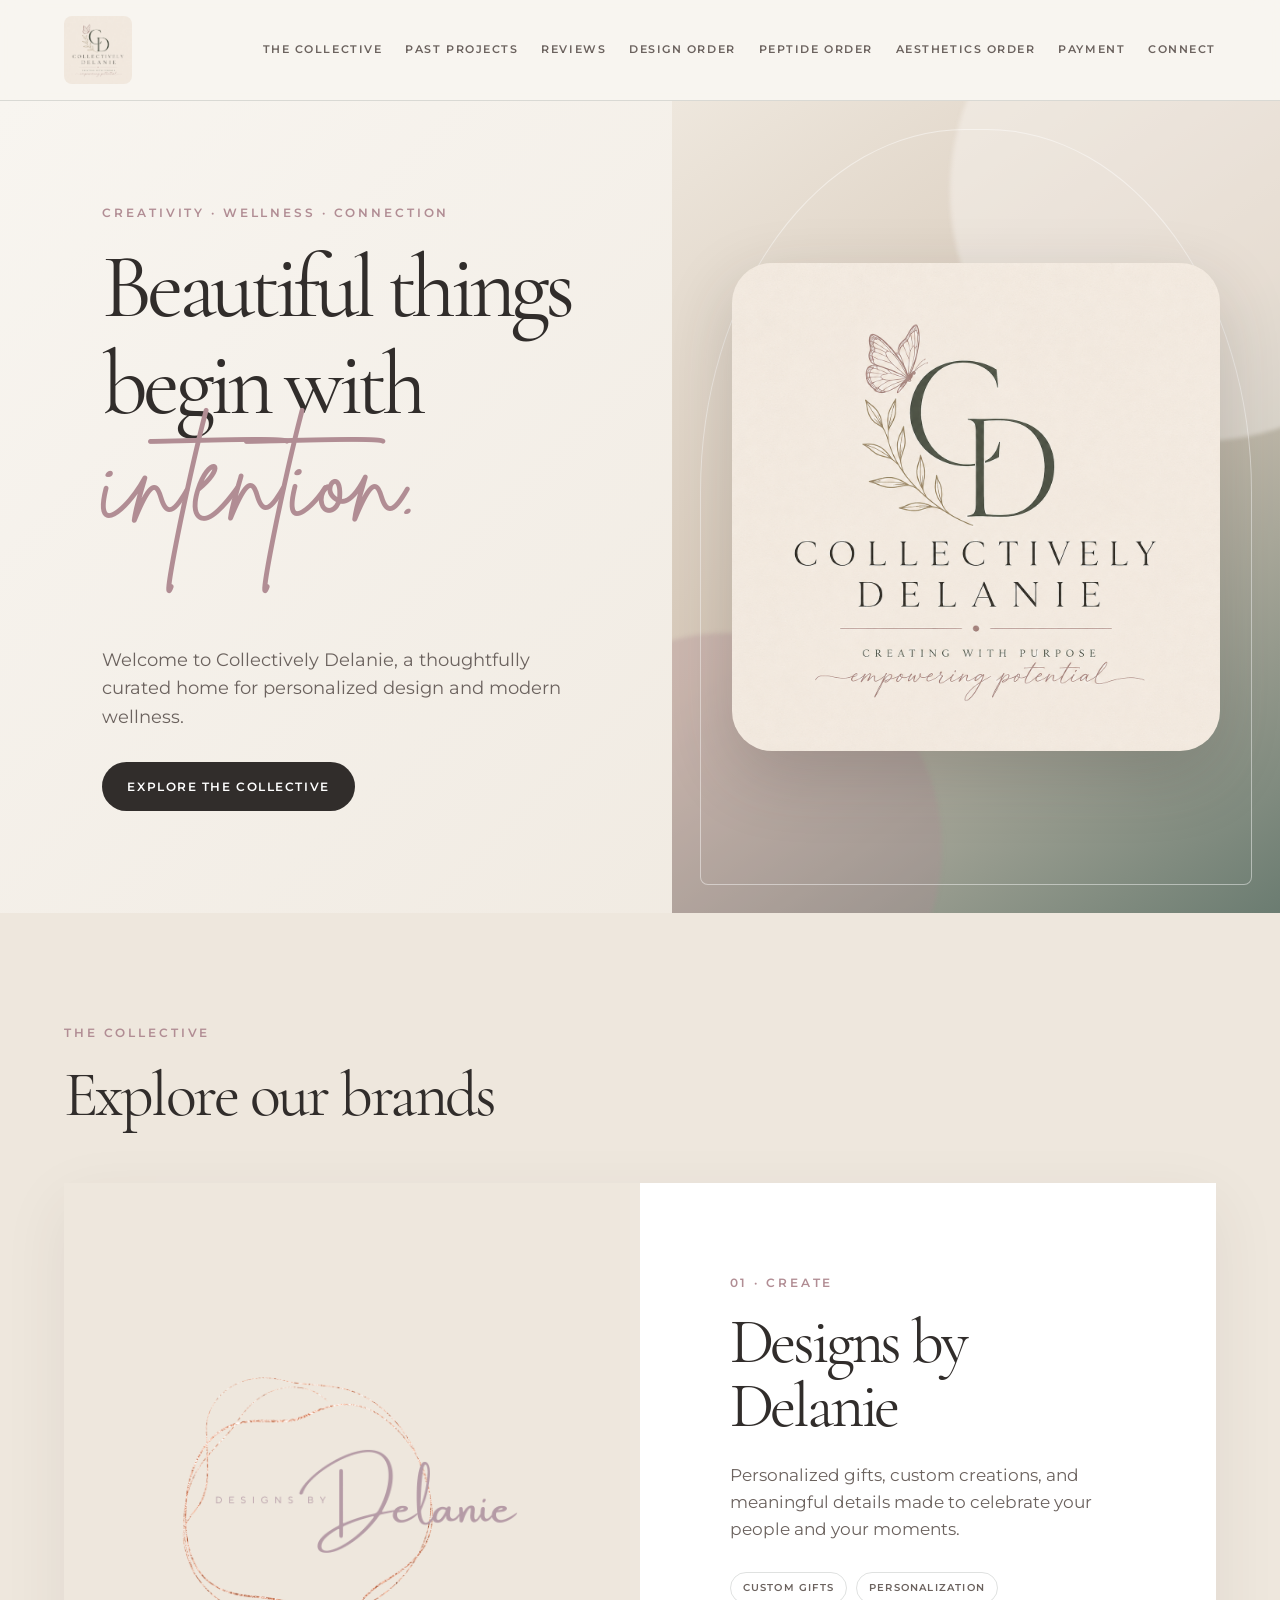
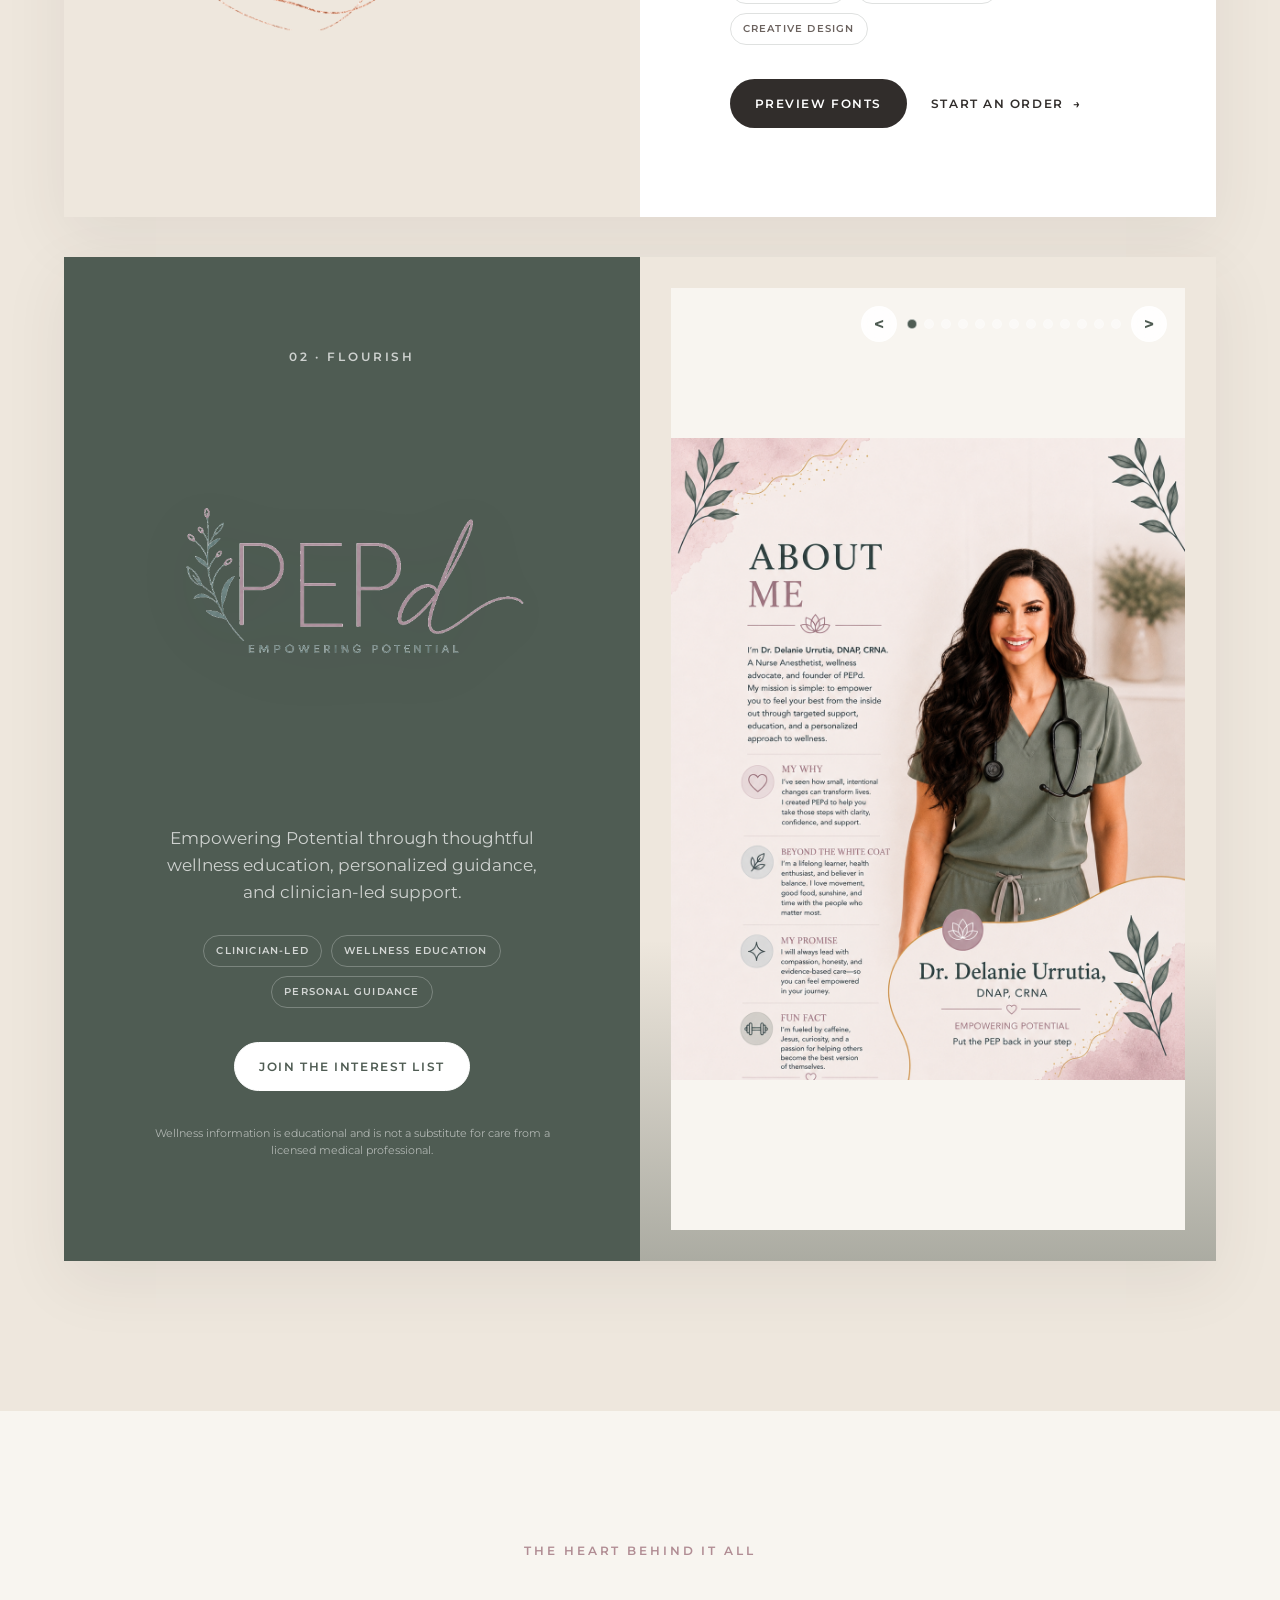
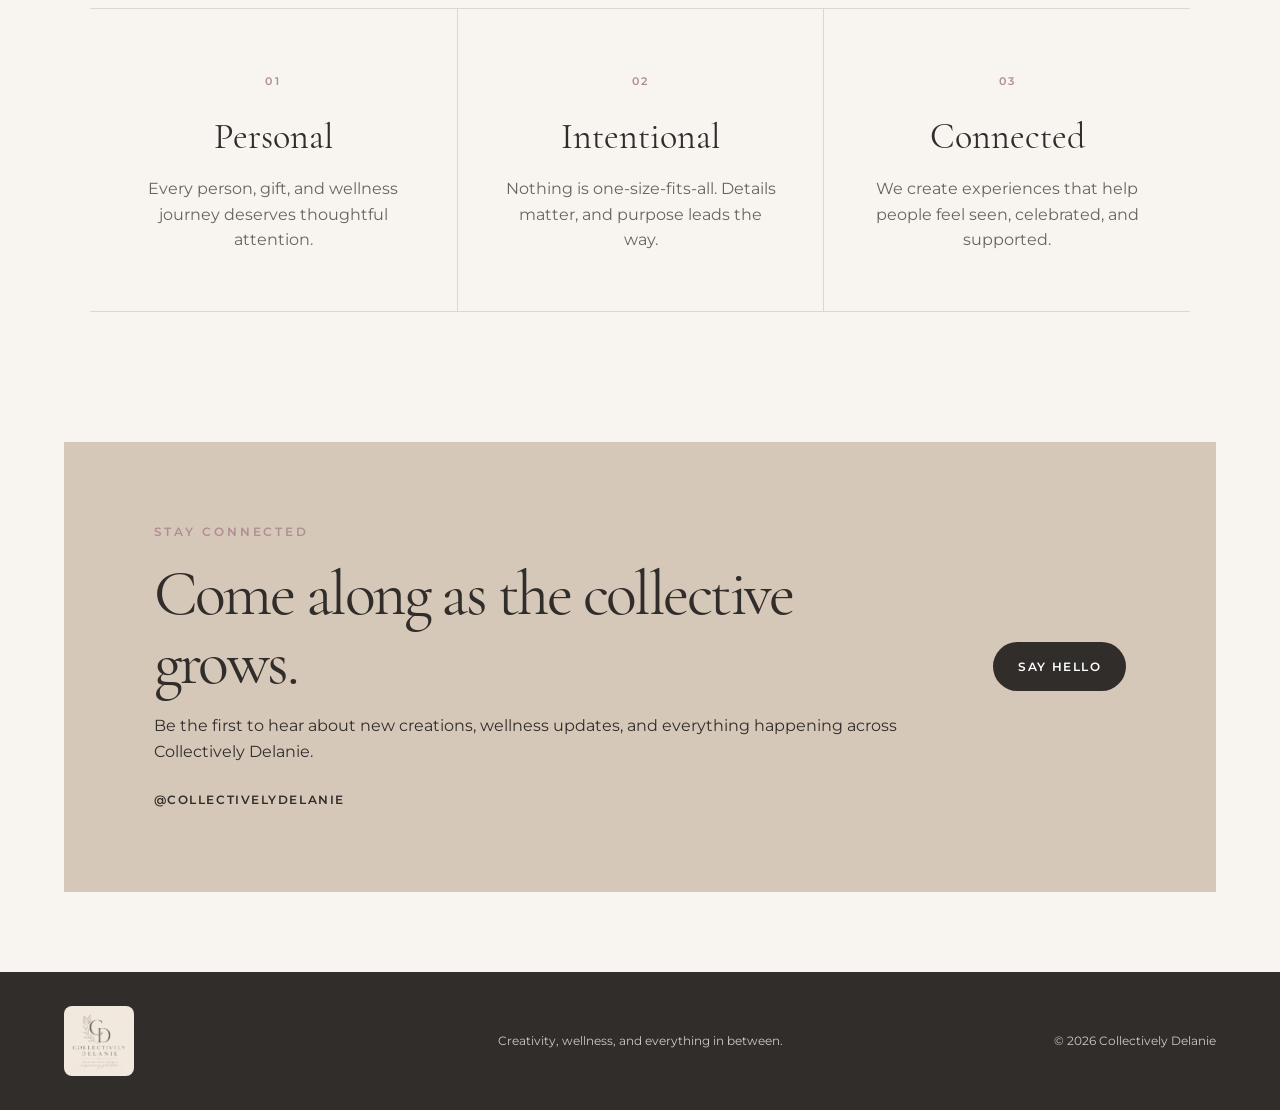
==== index.html @ 656e039a "Move font preview onto branded website" ====
<!DOCTYPE html>
<html lang="en">
<head>
  <meta charset="UTF-8">
  <meta name="viewport" content="width=device-width, initial-scale=1.0">
  <meta name="description" content="Collectively Delanie brings together personalized design and intentional wellness.">
  <title>Collectively Delanie</title>
  <link rel="icon" href="assets/collectively-delanie-logo.png" type="image/png">
  <link rel="stylesheet" href="style.css">
</head>
<body>
  <header class="site-header">
    <a class="site-logo" href="#top" aria-label="Collectively Delanie home">
      <img src="assets/collectively-delanie-logo.png" alt="Collectively Delanie">
    </a>

    <button class="menu-button" type="button" aria-expanded="false" aria-controls="site-nav">
      <span></span><span></span><span></span>
      <span class="sr-only">Open navigation</span>
    </button>

    <nav id="site-nav" class="site-nav" aria-label="Main navigation">
      <a href="#brands">The Collective</a>
      <a href="projects.html">Past Projects</a>
      <a href="reviews.html">Reviews</a>
      <a href="custom-order.html">Design Order</a>
      <a href="peptide-order.html">Peptide Order</a>
      <a href="aesthetics-order.html">Aesthetics Order</a>
      <a href="payment.html">Payment</a>
      <a href="#connect">Connect</a>
    </nav>
  </header>

  <main id="top">
    <section class="hero">
      <div class="hero-copy">
        <p class="eyebrow">Creativity · Wellness · Connection</p>
        <h1>Beautiful things begin with <em class="script-accent">intention.</em></h1>
        <p class="hero-text">Welcome to Collectively Delanie, a thoughtfully curated home for personalized design and modern wellness.</p>
        <div class="hero-actions">
          <a class="button button-primary" href="#brands">Explore the collective</a>
        </div>
      </div>

      <div class="hero-art">
        <div class="orb orb-one"></div>
        <div class="orb orb-two"></div>
        <img class="hero-logo" src="assets/collectively-delanie-logo.png" alt="Collectively Delanie, Designs by Delanie and PEPd, One Brand. Endless Purpose.">
      </div>
    </section>

    <section class="brands" id="brands">
      <div class="section-heading">
        <div>
          <p class="section-kicker">The collective</p>
          <h2>Explore our brands</h2>
        </div>
      </div>

      <article class="brand-card design-card">
        <div class="brand-visual">
          <img src="assets/designs-by-delanie.png" alt="Designs by Delanie logo">
        </div>
        <div class="brand-copy">
          <p class="card-number">01 · Create</p>
          <h3>Designs by Delanie</h3>
          <p>Personalized gifts, custom creations, and meaningful details made to celebrate your people and your moments.</p>
          <div class="tag-list" aria-label="Designs by Delanie services">
            <span>Custom gifts</span>
            <span>Personalization</span>
            <span>Creative design</span>
          </div>
          <div class="card-actions">
            <a class="button button-dark" href="font-preview.html" target="_blank" rel="noopener noreferrer">Preview fonts</a>
            <a class="text-link" href="custom-order.html">Start an order <span>→</span></a>
          </div>
        </div>
      </article>

      <article class="brand-card wellness-card">
        <div class="brand-copy">
          <p class="card-number">02 · Flourish</p>
          <h3 class="pepd-title">
            <img src="assets/pepd-logo-transparent.png" alt="PEPd, Empowering Potential">
          </h3>
          <p>Empowering Potential through thoughtful wellness education, personalized guidance, and clinician-led support.</p>
          <div class="tag-list" aria-label="PEPd focus areas">
            <span>Clinician-led</span>
            <span>Wellness education</span>
            <span>Personal guidance</span>
          </div>
          <div class="card-actions">
            <a class="button button-light" href="#connect">Join the interest list</a>
          </div>
          <p class="wellness-note">Wellness information is educational and is not a substitute for care from a licensed medical professional.</p>
        </div>
        <div class="wellness-visual">
          <div class="wellness-carousel" data-carousel aria-label="PEPd photo carousel">
            <div class="carousel-slides">
              <figure class="carousel-slide active">
                <img src="assets/pepd-bio.png" alt="About Dr. Delanie Urrutia, DNAP, CRNA">
              </figure>
              <figure class="carousel-slide">
                <img src="assets/pepd-carousel-03-six-signs.jpg" alt="Six signs your body could be struggling">
              </figure>
              <figure class="carousel-slide">
                <img src="assets/pepd-carousel-04-stubborn-weight-gain.jpg" alt="Stubborn weight gain support options">
              </figure>
              <figure class="carousel-slide">
                <img src="assets/pepd-carousel-09-constant-fatigue.jpg" alt="Constant fatigue support options">
              </figure>
              <figure class="carousel-slide">
                <img src="assets/pepd-carousel-07-brain-fog-forgetfulness.jpg" alt="Brain fog and forgetfulness support options">
              </figure>
              <figure class="carousel-slide">
                <img src="assets/pepd-carousel-02-poor-sleep.jpg" alt="Poor sleep support options">
              </figure>
              <figure class="carousel-slide">
                <img src="assets/pepd-carousel-06-joint-pain-inflammation.jpg" alt="Joint pain and inflammation support options">
              </figure>
              <figure class="carousel-slide">
                <img src="assets/pepd-carousel-01-skin-aging-hair-changes.jpg" alt="Skin aging and hair changes support options">
              </figure>
              <figure class="carousel-slide">
                <img src="assets/pepd-carousel-05-b12-spotlight.jpg" alt="B12 additive spotlight">
              </figure>
              <figure class="carousel-slide">
                <img src="assets/pepd-carousel-08-additive-spotlight.jpg" alt="PEPd additive spotlight overview">
              </figure>
              <figure class="carousel-slide">
                <img src="assets/pepd-carousel-10-repair-from-within.jpg" alt="Repair from within targeted supports">
              </figure>
              <figure class="carousel-slide">
                <img src="assets/pepd-carousel-11-glycine-spotlight.jpg" alt="Glycine additive spotlight">
              </figure>
              <figure class="carousel-slide">
                <img src="assets/pepd-carousel-12-klow.jpg" alt="Get your KLOW on peptide education">
              </figure>
            </div>
            <div class="carousel-controls">
              <button class="carousel-button carousel-prev" type="button" aria-label="Previous PEPd photo">&lt;</button>
              <div class="carousel-dots" aria-label="PEPd carousel slides"></div>
              <button class="carousel-button carousel-next" type="button" aria-label="Next PEPd photo">&gt;</button>
            </div>
          </div>
        </div>
      </article>

    </section>

    <section class="values">
      <p class="section-kicker">The heart behind it all</p>
      <div class="value-grid">
        <div>
          <span>01</span>
          <h3 class="script-accent">Personal</h3>
          <p>Every person, gift, and wellness journey deserves thoughtful attention.</p>
        </div>
        <div>
          <span>02</span>
          <h3 class="script-accent">Intentional</h3>
          <p>Nothing is one-size-fits-all. Details matter, and purpose leads the way.</p>
        </div>
        <div>
          <span>03</span>
          <h3 class="script-accent">Connected</h3>
          <p>We create experiences that help people feel seen, celebrated, and supported.</p>
        </div>
      </div>
    </section>

    <section class="connect" id="connect">
      <div>
        <p class="section-kicker">Stay connected</p>
        <h2>Come along as the collective grows.</h2>
        <p>Be the first to hear about new creations, wellness updates, and everything happening across Collectively Delanie.</p>
        <p><a class="text-link" href="https://www.instagram.com/collectivelydelanie/" target="_blank" rel="noopener noreferrer">@collectivelydelanie</a></p>
      </div>
      <a class="button button-primary" href="mailto:hello@collectivelydelanie.com">Say hello</a>
    </section>
  </main>

  <footer>
    <a class="site-logo footer-logo" href="#top">
      <img src="assets/collectively-delanie-logo.png" alt="Collectively Delanie">
    </a>
    <p>Creativity, wellness, and everything in between.</p>
    <p class="copyright">© <span id="year"></span> Collectively Delanie</p>
  </footer>

  <script src="script.js"></script>
</body>
</html>
---- style.css ----
@font-face {
  font-family: "Cormorant Garamond";
  src: url("assets/CormorantGaramond-Regular.ttf") format("truetype");
  font-display: swap;
  font-style: normal;
  font-weight: 400;
}

@font-face {
  font-family: "Cormorant Garamond";
  src: url("assets/CormorantGaramond-SemiBold.ttf") format("truetype");
  font-display: swap;
  font-style: normal;
  font-weight: 600;
}

@font-face {
  font-family: "Montserrat";
  src: url("assets/Montserrat-Variable.ttf") format("truetype");
  font-display: swap;
  font-style: normal;
  font-weight: 100 900;
}

@font-face {
  font-family: "Brittany Signature";
  src: url("assets/BrittanySignature.otf") format("opentype");
  font-display: swap;
  font-style: normal;
  font-weight: 400;
}

:root {
  /* 2026 Collectively Delanie brand palette */
  --warm-ivory: #f8f5f0;
  --soft-linen: #eee7dd;
  --sandstone: #d6c8b8;
  --dusty-mauve: #b18d94;
  --muted-sage: #6b7c71;
  --deep-olive: #4f5c53;
  --antique-brass: #b99b61;
  --warm-charcoal: #312d2b;
  --ink: var(--warm-charcoal);
  --muted: #6b625e;
  --blush: var(--sandstone);
  --rose: var(--dusty-mauve);
  --cream: var(--soft-linen);
  --paper: var(--warm-ivory);
  --sage: var(--muted-sage);
  --deep-sage: var(--deep-olive);
  --line: rgba(79, 92, 83, 0.18);
  --headline: "Cormorant Garamond", Georgia, "Times New Roman", serif;
  --accent: "Brittany Signature", cursive;
  --body: "Montserrat", "Helvetica Neue", Arial, sans-serif;
  --label: "Montserrat", "Helvetica Neue", Arial, sans-serif;
}

* {
  box-sizing: border-box;
}

html {
  scroll-behavior: smooth;
}

body {
  margin: 0;
  background: var(--paper);
  color: var(--ink);
  font-family: var(--body);
  font-weight: 400;
  line-height: 1.6;
}

a {
  color: inherit;
}

.sr-only {
  position: absolute;
  width: 1px;
  height: 1px;
  padding: 0;
  margin: -1px;
  overflow: hidden;
  clip: rect(0, 0, 0, 0);
  white-space: nowrap;
  border: 0;
}

.site-header {
  position: sticky;
  top: 0;
  z-index: 20;
  display: flex;
  align-items: center;
  justify-content: space-between;
  min-height: 88px;
  padding: 16px clamp(22px, 5vw, 76px);
  background: rgba(248, 245, 240, 0.94);
  border-bottom: 1px solid var(--line);
  backdrop-filter: blur(16px);
}

.site-logo {
  display: block;
  text-decoration: none;
}

.site-logo img {
  display: block;
  width: 68px;
  height: 68px;
  border-radius: 8px;
  object-fit: contain;
}

.site-nav {
  display: flex;
  gap: clamp(14px, 1.8vw, 26px);
}

.site-nav a {
  color: var(--muted);
  font-family: var(--label);
  font-size: 11px;
  font-weight: 600;
  letter-spacing: 0.14em;
  text-decoration: none;
  text-transform: uppercase;
  white-space: nowrap;
}

.site-nav a:hover {
  color: var(--rose);
}

.menu-button {
  display: none;
}

.hero {
  position: relative;
  display: grid;
  grid-template-columns: 1.05fr 0.95fr;
  min-height: calc(100vh - 88px);
  overflow: hidden;
  background: linear-gradient(135deg, var(--paper), var(--cream));
}

.hero-copy {
  align-self: center;
  padding: 90px clamp(30px, 8vw, 130px);
}

.eyebrow,
.section-kicker,
.card-number {
  margin: 0 0 18px;
  color: var(--rose);
  font-family: var(--label);
  font-size: 12px;
  font-weight: 600;
  letter-spacing: 0.24em;
  text-transform: uppercase;
}

.hero h1 {
  max-width: 720px;
  margin: 0;
  font-family: var(--headline);
  font-size: clamp(58px, 7vw, 106px);
  font-weight: 400;
  letter-spacing: -0.06em;
  line-height: 1.08;
}

.hero h1 em {
  color: var(--rose);
  font-weight: 400;
}

.script-accent {
  font-family: var(--accent);
  font-style: normal;
  font-weight: 400;
  letter-spacing: 0;
}

.hero h1 .script-accent {
  display: block;
  margin-top: 0.18em;
  padding-bottom: 0.5em;
  font-size: clamp(72px, 8.1vw, 120px);
  line-height: 1;
}

.hero-text {
  max-width: 570px;
  margin: clamp(24px, 3vw, 38px) 0 30px;
  color: var(--muted);
  font-size: 18px;
}

.hero-actions,
.card-actions {
  display: flex;
  align-items: center;
  flex-wrap: wrap;
  gap: 24px;
}

.button {
  display: inline-block;
  padding: 14px 24px;
  border: 1px solid transparent;
  border-radius: 999px;
  font-family: var(--label);
  font-size: 12px;
  font-weight: 600;
  letter-spacing: 0.13em;
  text-decoration: none;
  text-transform: uppercase;
  transition: transform 0.2s ease, box-shadow 0.2s ease;
}

.button:hover {
  transform: translateY(-2px);
  box-shadow: 0 10px 24px rgba(49, 45, 43, 0.14);
}

.button-primary {
  background: var(--ink);
  color: white;
}

.button-dark {
  background: var(--ink);
  color: white;
}

.button-light {
  background: white;
  border-color: white;
  color: var(--deep-sage);
}

.button-white-outline {
  background: transparent;
  border-color: white;
  color: white;
}

.text-link {
  color: var(--ink);
  font-family: var(--label);
  font-size: 12px;
  font-weight: 600;
  letter-spacing: 0.13em;
  text-decoration: none;
  text-transform: uppercase;
}

.text-link-light {
  color: white;
}

.text-link span {
  display: inline-block;
  margin-left: 5px;
  transition: transform 0.2s ease;
}

.text-link:hover span {
  transform: translateX(4px);
}

.hero-art {
  position: relative;
  display: grid;
  place-items: center;
  min-height: 620px;
  padding: 60px;
  background: linear-gradient(145deg, var(--soft-linen), var(--sandstone) 48%, var(--muted-sage));
  overflow: hidden;
}

.hero-art::after {
  position: absolute;
  inset: 28px;
  border: 1px solid rgba(255, 255, 255, 0.45);
  border-radius: 48% 48% 8px 8px;
  content: "";
}

.orb {
  position: absolute;
  border-radius: 50%;
  filter: blur(2px);
}

.orb-one {
  width: 500px;
  height: 500px;
  top: -160px;
  right: -170px;
  background: rgba(248, 245, 240, 0.48);
}

.orb-two {
  width: 430px;
  height: 430px;
  bottom: -150px;
  left: -160px;
  background: rgba(177, 141, 148, 0.3);
}

.hero-logo {
  position: relative;
  z-index: 4;
  display: block;
  width: min(100%, 600px);
  border-radius: 40px;
  box-shadow: 0 24px 70px rgba(49, 45, 43, 0.2);
}

.section-heading h2,
.connect h2 {
  margin: 0;
  font-family: var(--headline);
  font-size: clamp(42px, 5vw, 70px);
  font-weight: 400;
  letter-spacing: -0.04em;
  line-height: 1.08;
}

.brands {
  padding: 110px clamp(22px, 5vw, 76px);
  background: var(--cream);
}

.section-heading {
  display: flex;
  align-items: end;
  justify-content: space-between;
  max-width: 1380px;
  margin: 0 auto 54px;
  gap: 30px;
}

.section-heading > p {
  max-width: 390px;
  margin: 0;
  color: var(--muted);
}

.brand-card {
  display: grid;
  grid-template-columns: 1fr 1fr;
  max-width: 1380px;
  min-height: 620px;
  margin: 0 auto 40px;
  overflow: hidden;
  background: white;
  box-shadow: 0 20px 60px rgba(66, 52, 57, 0.08);
}

.brand-copy,
.brand-visual,
.wellness-visual {
  padding: clamp(42px, 7vw, 100px);
}

.brand-copy {
  align-self: center;
}

.brand-copy h3 {
  margin: 0 0 24px;
  font-family: var(--headline);
  font-size: clamp(46px, 5vw, 76px);
  font-weight: 400;
  letter-spacing: -0.05em;
  line-height: 1;
}

.brand-copy .pepd-title {
  max-width: 430px;
  margin: 0 auto 44px;
}

.pepd-title img {
  display: block;
  width: min(100%, 430px);
  height: auto;
  filter: drop-shadow(0 12px 28px rgba(22, 32, 27, 0.18));
}

.wellness-card .brand-copy {
  text-align: center;
}

.wellness-card .brand-copy > p:not(.card-number, .wellness-note) {
  margin-right: auto;
  margin-left: auto;
}

.wellness-card .tag-list,
.wellness-card .card-actions {
  justify-content: center;
}

.wellness-card .wellness-note {
  margin-right: auto;
  margin-left: auto;
}

.brand-copy > p:not(.card-number, .wellness-note) {
  max-width: 540px;
  margin: 0 0 28px;
  color: var(--muted);
  font-size: 17px;
}

.tag-list {
  display: flex;
  flex-wrap: wrap;
  gap: 9px;
  margin: 0 0 34px;
}

.tag-list span,
.coming-soon {
  padding: 7px 12px;
  border: 1px solid var(--line);
  border-radius: 999px;
  color: var(--muted);
  font-family: var(--label);
  font-size: 10px;
  font-weight: 600;
  letter-spacing: 0.12em;
  text-transform: uppercase;
}

.brand-visual {
  display: grid;
  place-items: center;
  background: var(--soft-linen);
}

.brand-visual img {
  display: block;
  width: min(100%, 640px);
  height: auto;
}

.wellness-card {
  background: var(--deep-sage);
  color: white;
}

.wellness-card .card-number,
.wellness-card .brand-copy > p:not(.card-number, .wellness-note) {
  color: rgba(255, 255, 255, 0.72);
}

.wellness-card .tag-list span {
  border-color: rgba(255, 255, 255, 0.25);
  color: rgba(255, 255, 255, 0.75);
}

.wellness-card .coming-soon {
  border-color: rgba(255, 255, 255, 0.25);
  color: white;
}

.wellness-note {
  max-width: 520px;
  margin-top: 34px;
  color: rgba(255, 255, 255, 0.55);
  font-size: 11px;
}

.wellness-visual {
  position: relative;
  display: grid;
  min-height: 760px;
  padding: clamp(18px, 2.4vw, 34px);
  background: var(--soft-linen);
  color: var(--deep-sage);
  overflow: hidden;
  place-items: stretch;
}

.wellness-visual::after {
  position: absolute;
  inset: 0;
  z-index: 1;
  background: linear-gradient(180deg, transparent 68%, rgba(42, 56, 48, 0.34) 100%);
  content: "";
}

.wellness-carousel {
  position: relative;
  z-index: 2;
  width: 100%;
  height: 100%;
  min-height: 692px;
  overflow: hidden;
  background: var(--warm-ivory);
}

.carousel-slides,
.carousel-slide {
  position: absolute;
  inset: 0;
}

.carousel-slide {
  display: none;
  margin: 0;
}

.carousel-slide.active {
  display: block;
}

.carousel-slide img {
  display: block;
  width: 100%;
  height: 100%;
  min-height: 0;
  background: var(--warm-ivory);
  object-fit: contain;
  object-position: center;
}

.carousel-slide:first-child img {
  object-fit: contain;
  object-position: center;
}

.carousel-controls {
  position: absolute;
  top: 18px;
  right: 18px;
  z-index: 4;
  display: flex;
  align-items: center;
  justify-content: center;
  flex-wrap: wrap;
  gap: 10px;
}

.carousel-button,
.carousel-dot {
  border: 1px solid rgba(255, 255, 255, 0.55);
  background: rgba(255, 255, 255, 0.88);
  color: var(--deep-sage);
  font-family: var(--label);
  font-weight: 700;
  cursor: pointer;
  backdrop-filter: blur(10px);
}

.carousel-button {
  display: grid;
  width: 36px;
  height: 36px;
  padding: 0;
  border-radius: 50%;
  font-size: 17px;
  place-items: center;
}

.carousel-dots {
  display: flex;
  align-items: center;
  gap: 7px;
}

.carousel-dot {
  width: 10px;
  height: 10px;
  padding: 0;
  border-radius: 50%;
  opacity: 0.55;
}

.carousel-dot.active {
  background: var(--deep-sage);
  opacity: 1;
}

.wellness-mark {
  position: absolute;
  right: 0;
  bottom: 30px;
  left: 0;
  z-index: 3;
  padding: 0 40px;
  text-align: center;
}

.wellness-mark img {
  display: inline-block;
  width: min(100%, 430px);
  height: auto;
  min-height: 0;
  padding: 12px 22px;
  border-radius: 10px;
  background: rgba(255, 255, 255, 0.91);
  box-shadow: 0 10px 35px rgba(25, 36, 30, 0.2);
  object-fit: contain;
}

.pepd-resources {
  display: grid;
  grid-template-columns: 0.75fr 1.25fr;
  max-width: 1380px;
  margin: 40px auto 0;
  padding: clamp(42px, 6vw, 84px);
  background: var(--warm-ivory);
  border: 1px solid rgba(166, 127, 137, 0.18);
  gap: clamp(38px, 6vw, 80px);
}

.pepd-resources-copy {
  align-self: center;
}

.pepd-resources-copy h2 {
  margin: 0;
  color: var(--deep-sage);
  font-family: var(--headline);
  font-size: clamp(40px, 4vw, 62px);
  font-weight: 400;
  letter-spacing: -0.045em;
  line-height: 1.06;
}

.pepd-resources-copy > p:not(.section-kicker, .resource-disclaimer) {
  margin: 24px 0 0;
  color: var(--muted);
}

.resource-disclaimer {
  margin: 28px 0 0;
  padding-top: 20px;
  border-top: 1px solid var(--line);
  color: var(--muted);
  font-size: 11px;
}

.resource-gallery {
  display: grid;
  grid-template-columns: repeat(3, 1fr);
  gap: 16px;
}

.resource-gallery figure {
  margin: 0;
}

.resource-gallery img {
  display: block;
  width: 100%;
  aspect-ratio: 0.8;
  border-radius: 150px 150px 8px 8px;
  box-shadow: 0 15px 35px rgba(77, 59, 65, 0.13);
  object-fit: cover;
  object-position: top;
}

.resource-gallery figcaption {
  margin-top: 15px;
  color: var(--deep-sage);
  font-family: var(--label);
  font-size: 10px;
  font-weight: 600;
  letter-spacing: 0.12em;
  text-align: center;
  text-transform: uppercase;
}

.values {
  padding: 130px clamp(22px, 7vw, 110px);
  text-align: center;
}

.value-grid {
  display: grid;
  grid-template-columns: repeat(3, 1fr);
  max-width: 1280px;
  margin: 48px auto 0;
  border-top: 1px solid var(--line);
  border-bottom: 1px solid var(--line);
}

.value-grid div {
  padding: 58px 45px;
}

.value-grid div + div {
  border-left: 1px solid var(--line);
}

.value-grid span {
  color: var(--rose);
  font-family: var(--label);
  font-size: 11px;
  font-weight: 600;
  letter-spacing: 0.2em;
}

.value-grid h3 {
  margin: 16px 0 10px;
  font-family: var(--headline);
  font-size: 36px;
  font-weight: 400;
}

.value-grid p {
  margin: 0;
  color: var(--muted);
}

.connect {
  display: flex;
  align-items: center;
  justify-content: space-between;
  gap: 40px;
  margin: 0 clamp(22px, 5vw, 76px) 80px;
  padding: 80px clamp(32px, 7vw, 100px);
  background: var(--sandstone);
}

.connect > div {
  max-width: 760px;
}

.connect p:last-child {
  max-width: 630px;
  margin: 22px 0 0;
  color: var(--muted);
}

footer {
  display: grid;
  grid-template-columns: 1fr auto 1fr;
  align-items: center;
  gap: 30px;
  padding: 34px clamp(22px, 5vw, 76px);
  background: var(--ink);
  color: rgba(255, 255, 255, 0.75);
}

.footer-logo img {
  width: 70px;
  height: 70px;
  border-radius: 8px;
}

footer p {
  margin: 0;
  font-size: 12px;
  text-align: center;
}

.copyright {
  justify-self: end;
}

.order-page {
  background: var(--cream);
}

.order-page img {
  max-width: 100%;
  height: auto;
}

.order-hero {
  display: grid;
  min-height: 520px;
  padding: 70px clamp(24px, 7vw, 110px);
  background: linear-gradient(135deg, var(--warm-ivory), var(--soft-linen) 55%, var(--sandstone));
  place-items: center;
  text-align: left;
}

.order-hero > div {
  display: grid;
  grid-template-columns: minmax(280px, 0.9fr) minmax(360px, 1fr);
  align-items: center;
  gap: clamp(34px, 6vw, 96px);
  width: min(100%, 1180px);
  margin: 0 auto;
}

.order-brand-logo {
  display: block;
  width: min(100%, 520px);
  max-height: 420px;
  margin: 0;
  object-fit: contain;
}

.order-hero h1,
.thank-you-card h1 {
  max-width: 800px;
  margin: 0 auto;
  font-family: var(--headline);
  font-size: clamp(56px, 7vw, 96px);
  font-weight: 400;
  letter-spacing: -0.055em;
  line-height: 0.95;
}

.order-hero h1 {
  margin: 0;
}

.order-hero p:last-child,
.thank-you-card > p:not(.section-kicker) {
  max-width: 680px;
  margin: 26px auto 0;
  color: var(--muted);
}

.order-layout {
  display: grid;
  grid-template-columns: 0.65fr 1.35fr;
  max-width: 1450px;
  margin: 0 auto;
  padding: 90px clamp(20px, 5vw, 70px);
  gap: clamp(30px, 5vw, 70px);
}

.order-intro {
  align-self: start;
  position: sticky;
  top: 115px;
  padding: 42px;
  background: var(--deep-sage);
  color: white;
}

.order-intro .section-kicker {
  color: var(--sandstone);
}

.order-intro h2 {
  margin: 0;
  font-family: var(--headline);
  font-size: 52px;
  font-weight: 400;
  line-height: 1;
}

.order-intro > p:not(.section-kicker) {
  color: rgba(255, 255, 255, 0.76);
}

.order-process {
  margin-top: 36px;
  border-top: 1px solid rgba(255, 255, 255, 0.18);
}

.order-process div {
  display: grid;
  grid-template-columns: 44px 1fr;
  align-items: center;
  padding: 17px 0;
  border-bottom: 1px solid rgba(255, 255, 255, 0.18);
  gap: 12px;
}

.order-process span {
  color: var(--sandstone);
  font-family: var(--label);
  font-size: 11px;
  font-weight: 600;
  letter-spacing: 0.14em;
}

.order-process p {
  margin: 0;
  font-size: 13px;
}

.custom-order-form {
  padding: clamp(28px, 5vw, 72px);
  background: white;
  box-shadow: 0 22px 70px rgba(69, 52, 58, 0.08);
}

.peptide-order-hero {
  background: linear-gradient(135deg, var(--warm-ivory), var(--soft-linen) 55%, var(--muted-sage));
}

.peptide-order-hero > div {
  display: grid;
  grid-template-columns: minmax(340px, 0.95fr) minmax(420px, 1.05fr);
  align-items: center;
  max-width: 1180px;
  gap: clamp(34px, 5vw, 78px);
}

.peptide-order-hero .order-brand-logo {
  width: min(100%, 560px);
  max-height: 360px;
  margin: 0;
}

.peptide-order-hero h1 {
  max-width: 980px;
  margin: 0;
  text-align: left;
  line-height: 1.08;
}

.peptide-order-hero h1 .script-accent {
  display: inline-block;
  padding-bottom: 0.28em;
  line-height: 1;
}

.peptide-order-hero p:last-child {
  margin-top: 18px;
}

.peptide-order-layout {
  align-items: start;
}

.peptide-order-card {
  min-height: 100%;
}

.peptide-order-card .form-heading {
  text-align: center;
}

.peptide-order-card .form-heading h2 {
  font-size: clamp(52px, 5.5vw, 82px);
}

.peptide-contact-row {
  display: grid;
  grid-template-columns: repeat(3, minmax(0, 1fr));
}

.peptide-contact-row .choice {
  justify-content: center;
  padding: 17px 16px;
}

.peptide-checkbox-list {
  display: grid;
  grid-template-columns: repeat(3, minmax(0, 1fr));
  gap: 9px;
  max-width: none;
}

.peptide-checkbox-list .choice {
  margin: 0;
  align-items: flex-start;
  padding: 8px 6px 8px 0;
  border: 0;
  background: transparent;
}

.peptide-checkbox-list .choice:hover {
  background: transparent;
}

.peptide-checkbox-list .choice span {
  font-size: 14px;
  font-weight: 500;
  line-height: 1.35;
}

.peptide-secure-note {
  margin-top: 18px;
  text-align: center;
}

.form-heading {
  margin-bottom: 52px;
}

.form-heading h2 {
  margin: 0;
  font-family: var(--headline);
  font-size: clamp(46px, 5vw, 70px);
  font-weight: 400;
  letter-spacing: -0.045em;
  line-height: 1;
}

.form-heading p:last-child,
.acknowledgement-intro,
.submission-note {
  color: var(--muted);
  font-size: 12px;
}

.custom-order-form fieldset {
  margin: 0 0 45px;
  padding: 0 0 45px;
  border: 0;
  border-bottom: 1px solid var(--line);
}

.custom-order-form legend {
  width: 100%;
  margin-bottom: 25px;
  color: var(--deep-sage);
  font-family: var(--headline);
  font-size: 32px;
}

.form-grid {
  display: grid;
  grid-template-columns: repeat(2, 1fr);
  gap: 22px;
}

.form-grid-two {
  align-items: start;
  margin-top: 25px;
}

.custom-order-form label,
.choice-group > p {
  display: block;
  margin: 0 0 22px;
  color: var(--ink);
  font-family: var(--label);
  font-size: 11px;
  font-weight: 600;
  letter-spacing: 0.1em;
  text-transform: uppercase;
}

.custom-order-form label > span,
.choice-group > p span {
  color: var(--rose);
}

.custom-order-form small {
  display: block;
  margin: 5px 0 8px;
  color: var(--muted);
  font-family: var(--body);
  font-size: 11px;
  font-weight: 400;
  letter-spacing: 0;
  line-height: 1.5;
  text-transform: none;
}

.custom-order-form input[type="text"],
.custom-order-form input[type="email"],
.custom-order-form input[type="tel"],
.custom-order-form input[type="date"],
.custom-order-form textarea {
  display: block;
  width: 100%;
  margin-top: 8px;
  padding: 13px 14px;
  border: 1px solid #d9ceca;
  border-radius: 4px;
  background: var(--warm-ivory);
  color: var(--ink);
  font: 400 15px/1.5 var(--body);
  outline: none;
  transition: border-color 0.2s ease, box-shadow 0.2s ease;
}

.file-upload {
  display: block;
  width: 100%;
  margin: 18px 0 16px;
  padding: 18px;
  border: 1px dashed var(--rose);
  border-radius: 6px;
  background: #fff9f7;
  text-align: center;
}

.custom-order-form label > .file-upload {
  color: var(--ink);
}

.font-choice-panel {
  margin: 26px 0;
  padding: 24px;
  border-radius: 8px;
  background: var(--deep-sage);
  color: white;
}

.font-choice-panel p {
  margin: 0;
}

.font-choice-title {
  font-family: var(--headline);
  font-size: 28px;
  line-height: 1.1;
}

.font-choice-panel div p:last-child {
  max-width: 530px;
  margin-top: 7px;
  color: rgba(255, 255, 255, 0.72);
  font-size: 12px;
}

.font-preview-button {
  margin-top: 18px;
  border: 2px solid white;
  background: white;
  color: var(--deep-sage);
  box-shadow: 0 5px 15px rgba(25, 36, 30, 0.2);
}

.font-preview-button:hover,
.font-preview-button:focus-visible {
  border-color: var(--dusty-mauve);
  background: var(--warm-ivory);
}

.file-upload input[type="file"] {
  display: block;
  width: 100%;
  max-width: 440px;
  margin: 0 auto 10px;
  padding: 12px;
  border: 1px solid var(--line);
  border-radius: 5px;
  background: white;
  color: var(--muted);
  font-family: var(--body);
  font-size: 12px;
  font-weight: 400;
  letter-spacing: 0;
  text-transform: none;
}

.file-upload input[type="file"]::file-selector-button {
  margin-right: 12px;
  padding: 9px 13px;
  border: 0;
  border-radius: 999px;
  background: var(--deep-sage);
  color: white;
  cursor: pointer;
  font-family: var(--label);
  font-size: 10px;
  font-weight: 600;
  letter-spacing: 0.09em;
  text-transform: uppercase;
}

.file-status {
  display: block;
  color: var(--muted) !important;
  font-family: var(--body);
  font-size: 11px;
  font-weight: 400;
  letter-spacing: 0;
  text-transform: none;
}

.custom-order-form textarea {
  resize: vertical;
}

.custom-order-form input:focus,
.custom-order-form textarea:focus {
  border-color: var(--rose);
  box-shadow: 0 0 0 3px rgba(166, 127, 137, 0.13);
}

.choice-group {
  margin-top: 12px;
}

.choice-row {
  display: flex;
  flex-wrap: wrap;
  gap: 10px;
}

.choice-row .choice {
  margin: 0;
}

.choice {
  display: flex !important;
  align-items: flex-start;
  gap: 10px;
  padding: 12px 14px;
  border: 1px solid var(--line);
  border-radius: 4px;
  cursor: pointer;
  text-transform: none !important;
}

.choice:hover {
  background: var(--cream);
}

.choice input {
  flex: 0 0 auto;
  margin: 2px 0 0;
  accent-color: var(--rose);
}

.choice span {
  color: var(--ink) !important;
  font-family: var(--body);
  font-size: 13px;
  font-weight: 400;
  letter-spacing: 0;
  line-height: 1.4;
}

.acknowledgement-list {
  display: grid;
  gap: 10px;
}

.acknowledgement-list .choice {
  margin: 0;
}

.submit-order {
  width: 100%;
  border: 0;
  cursor: pointer;
}

.submission-note {
  margin: 15px auto 0;
  text-align: center;
}

.honeypot {
  position: absolute;
  left: -9999px;
}

.thank-you-page {
  display: flex;
  flex-direction: column;
  min-height: 100vh;
  padding: 0;
  background: linear-gradient(135deg, var(--soft-linen), var(--sandstone));
}

.thank-you-card {
  width: min(calc(100% - 48px), 900px);
  margin: clamp(48px, 7vw, 96px) auto;
  padding: clamp(40px, 8vw, 100px);
  background: white;
  box-shadow: 0 22px 70px rgba(69, 52, 58, 0.12);
  text-align: center;
}

.thank-you-card img {
  width: min(100%, 340px);
  margin-bottom: 35px;
}

.thank-you-card h1 {
  margin: auto;
}

.thank-you-card > p:not(.section-kicker) {
  margin-right: auto;
  margin-left: auto;
}

.peptide-thank-you-page .thank-you-card > p:not(.section-kicker) {
  margin-top: clamp(54px, 6vw, 82px);
}

.thank-you-card .hero-actions {
  justify-content: center;
  margin-top: 35px;
}

.payment-card {
  width: min(calc(100% - 48px), 1180px);
}

.payment-card h1 {
  max-width: 880px;
  line-height: 1.08;
}

.payment-card h1 .script-accent {
  display: block;
  margin-top: 10px;
  padding-bottom: 0.18em;
  line-height: 0.9;
}

.payment-card > p:not(.section-kicker) {
  max-width: 980px;
  margin-top: clamp(74px, 7vw, 104px);
}

.payment-panel {
  display: grid;
  justify-items: center;
  gap: 22px;
  width: min(100%, 390px);
  margin: 34px auto 0;
  text-align: center;
}

.venmo-qr {
  width: 100%;
  margin: 0;
  border-radius: 8px;
  box-shadow: 0 16px 48px rgba(69, 52, 58, 0.12);
}

@media (min-width: 980px) {
  .payment-card > p:not(.section-kicker) {
    white-space: nowrap;
  }
}

.subpage-hero {
  display: grid;
  min-height: 360px;
  padding: 70px clamp(24px, 7vw, 120px);
  place-content: center;
  background:
    radial-gradient(circle at 85% 20%, rgba(177, 141, 148, 0.28), transparent 27%),
    radial-gradient(circle at 12% 80%, rgba(107, 124, 113, 0.18), transparent 30%),
    var(--cream);
  text-align: center;
}

.subpage-hero h1 {
  max-width: 980px;
  margin: 0 auto 34px;
  font-size: clamp(42px, 5.2vw, 72px);
  line-height: 1.08;
}

.subpage-brand-logo {
  display: block;
  width: min(100%, 210px);
  max-height: 145px;
  margin: 0 auto 18px;
  object-fit: contain;
}

.subpage-hero h1 .script-accent {
  display: inline-block;
  margin-left: 0.12em;
  line-height: 0.9;
}

.subpage-hero > p:last-child {
  max-width: 620px;
  margin: 0 auto;
}

.projects-hero {
  background:
    radial-gradient(circle at 85% 20%, rgba(177, 141, 148, 0.28), transparent 27%),
    radial-gradient(circle at 12% 80%, rgba(107, 124, 113, 0.18), transparent 30%),
    var(--cream);
}

.projects-hero > div {
  grid-template-columns: minmax(340px, 0.95fr) minmax(420px, 1.05fr);
  gap: clamp(34px, 5vw, 78px);
}

.projects-hero .order-brand-logo {
  width: min(100%, 560px);
  max-height: 390px;
}

.projects-hero h1 {
  max-width: 760px;
  text-align: left;
  line-height: 1.08;
}

.project-showcase,
.reviews-section {
  padding: 110px clamp(24px, 7vw, 130px);
}

.projects-page .project-showcase {
  padding-top: 70px;
}

.gallery-filters {
  display: flex;
  flex-wrap: wrap;
  gap: 10px;
  margin: 45px 0 35px;
}

.gallery-filter {
  padding: 12px 20px;
  border: 1px solid var(--line);
  border-radius: 999px;
  background: transparent;
  color: var(--ink);
  cursor: pointer;
  font-family: var(--body);
  font-size: 11px;
  font-weight: 600;
  letter-spacing: 0.12em;
  text-transform: uppercase;
}

.gallery-filter.active,
.gallery-filter:hover {
  border-color: var(--deep-sage);
  background: var(--deep-sage);
  color: white;
}

.project-grid {
  display: grid;
  grid-template-columns: repeat(3, minmax(0, 1fr));
  gap: 28px;
}

.project-category-carousels {
  display: grid;
  grid-template-columns: minmax(0, 1fr);
  gap: 28px;
}

.project-carousel-section {
  display: grid;
  gap: 12px;
  min-width: 0;
  padding: clamp(20px, 2.5vw, 34px);
  border: 1px solid rgba(177, 141, 148, 0.18);
  border-radius: 18px;
  background: rgba(248, 245, 240, 0.7);
}

.carousel-section-heading {
  display: flex;
  align-items: baseline;
  justify-content: flex-start;
  gap: 14px;
  border-bottom: 1px solid var(--line);
  padding-bottom: 8px;
}

.carousel-section-heading h3 {
  margin: 0;
  color: var(--deep-sage);
  font-size: clamp(25px, 2.5vw, 36px);
  line-height: 1;
}

.carousel-section-heading .project-category {
  flex: 0 0 auto;
  min-width: 24px;
}

.project-carousel {
  display: grid;
  grid-auto-columns: clamp(280px, 24vw, 360px);
  grid-auto-flow: column;
  gap: 14px;
  overflow-x: auto;
  overscroll-behavior-inline: contain;
  scroll-snap-type: inline mandatory;
  padding: 3px 3px 12px;
  scrollbar-color: var(--rose) rgba(177, 141, 148, 0.16);
  scrollbar-width: thin;
}

.project-carousel .project-card {
  min-width: 0;
  scroll-snap-align: start;
}

.project-card {
  overflow: hidden;
  background: white;
  border: 1px solid rgba(177, 141, 148, 0.18);
  border-radius: 14px;
  box-shadow: 0 10px 28px rgba(69, 52, 58, 0.07);
}

.project-card[hidden] {
  display: none;
}

.project-card img {
  display: block;
  width: 100%;
  aspect-ratio: 1 / 1;
  padding: 8px;
  box-sizing: border-box;
  object-fit: contain;
  object-position: center;
  background: linear-gradient(145deg, var(--warm-ivory), var(--soft-linen));
}

.project-card > div {
  padding: 14px 16px 16px;
}

.project-card h3,
.project-card h4 {
  margin: 3px 0 0;
  color: var(--deep-sage);
  font-family: var(--display);
  font-size: 23px;
  font-weight: 600;
  line-height: 1.05;
}

.project-card p {
  margin: 0;
}

.projects-page .project-card {
  background: transparent;
  box-shadow: 0 6px 18px rgba(69, 52, 58, 0.06);
}

.projects-page .project-card img {
  transition: transform 320ms ease;
  will-change: transform;
}

@media (hover: hover) and (pointer: fine) {
  .projects-page .project-card:hover img {
    transform: scale(1.3);
  }
}

@media (prefers-reduced-motion: reduce) {
  .projects-page .project-card img {
    transition: none;
  }
}

.projects-page .project-card > div {
  display: none;
}

.project-category {
  color: var(--rose);
  font-family: var(--body);
  font-size: 10px;
  font-weight: 600;
  letter-spacing: 0.18em;
  text-transform: uppercase;
}

.page-cta,
.review-invitation {
  display: flex;
  align-items: center;
  justify-content: space-between;
  gap: 40px;
  margin: 0 clamp(24px, 7vw, 130px) 90px;
  padding: 65px clamp(28px, 6vw, 90px);
  background: var(--cream);
}

.page-cta h2,
.review-invitation h2 {
  margin: 0 0 12px;
}

.page-cta p,
.review-invitation p {
  max-width: 650px;
  margin-bottom: 0;
}

.review-invitation {
  background: var(--deep-sage);
  color: white;
}

.review-invitation h2,
.review-invitation p,
.review-invitation .section-kicker {
  color: white;
}

@media (max-width: 900px) {
  .project-category-carousels {
    grid-template-columns: 1fr;
  }

  .projects-hero > div {
    grid-template-columns: 1fr;
    justify-items: center;
    gap: 28px;
  }

  .projects-hero .order-brand-logo {
    width: min(100%, 420px);
    margin: 0 auto;
  }

  .projects-hero h1 {
    text-align: center;
  }

  .project-carousel {
    grid-auto-columns: clamp(250px, 76vw, 320px);
  }

  .site-header {
    min-height: 74px;
  }

  .menu-button {
    display: grid;
    width: 42px;
    height: 42px;
    padding: 10px;
    border: 0;
    background: transparent;
    cursor: pointer;
    gap: 4px;
  }

  .menu-button span:not(.sr-only) {
    display: block;
    height: 1px;
    background: var(--ink);
  }

  .site-nav {
    position: absolute;
    top: 74px;
    right: 0;
    left: 0;
    display: none;
    flex-direction: column;
    gap: 0;
    padding: 10px 22px 24px;
    background: var(--paper);
    border-bottom: 1px solid var(--line);
  }

  .site-nav.open {
    display: flex;
  }

  .site-nav a {
    padding: 14px 0;
  }

  .hero,
  .brand-card,
  .order-layout {
    grid-template-columns: 1fr;
  }

  .order-hero {
    text-align: center;
  }

  .order-hero > div {
    grid-template-columns: 1fr;
    justify-items: center;
  }

  .order-hero h1 {
    margin: 0 auto;
  }

  .peptide-order-hero > div {
    grid-template-columns: 1fr;
    justify-items: center;
    gap: 28px;
  }

  .peptide-order-hero .order-brand-logo {
    margin: 0 auto;
  }

  .peptide-order-hero h1 {
    text-align: center;
  }

  .hero-copy {
    padding: 80px 28px;
  }

  .hero-art {
    min-height: 560px;
  }

  .section-heading,
  .connect {
    align-items: flex-start;
    flex-direction: column;
  }

  .brand-visual {
    min-height: 470px;
  }

  .wellness-card .brand-copy {
    order: 2;
  }

  .wellness-visual {
    min-height: 680px;
  }

  .wellness-carousel {
    width: 100%;
    min-height: 612px;
  }

  .carousel-slide img {
    min-height: 0;
  }

  .pepd-resources {
    grid-template-columns: 1fr;
  }

  .project-grid {
    grid-template-columns: repeat(2, minmax(0, 1fr));
  }

  .page-cta,
  .review-invitation {
    align-items: flex-start;
    flex-direction: column;
  }

  .value-grid {
    grid-template-columns: 1fr;
  }

  .value-grid div + div {
    border-top: 1px solid var(--line);
    border-left: 0;
  }

  footer {
    grid-template-columns: 1fr;
    justify-items: center;
  }

  .copyright {
    justify-self: center;
  }

  .order-intro {
    position: static;
  }

  .peptide-contact-row {
    grid-template-columns: 1fr;
  }

  .peptide-checkbox-list {
    grid-template-columns: repeat(2, minmax(0, 1fr));
  }

  .payment-panel {
    grid-template-columns: 1fr;
    justify-items: center;
    text-align: center;
  }

  .venmo-qr {
    max-width: 420px;
  }
}

@media (max-width: 560px) {
  .site-logo img {
    width: 58px;
    height: 58px;
  }

  .peptide-checkbox-list {
    grid-template-columns: 1fr;
  }

  .hero h1 {
    font-size: 55px;
  }

  .hero h1 .script-accent {
    font-size: 72px;
    line-height: 1;
  }

  .hero-art {
    min-height: 440px;
  }

  .brands,
  .values {
    padding-top: 90px;
    padding-bottom: 90px;
  }

  .brand-copy,
  .brand-visual {
    padding: 42px 24px;
  }

  .wellness-visual {
    padding: 18px;
  }

  .brand-visual {
    min-height: 360px;
  }

  .wellness-visual {
    min-height: 560px;
  }

  .wellness-carousel {
    width: 100%;
    min-height: 524px;
  }

  .carousel-slide img {
    min-height: 0;
  }

  .resource-gallery {
    grid-template-columns: 1fr;
  }

  .resource-gallery img {
    aspect-ratio: 0.95;
    border-radius: 160px 160px 8px 8px;
  }

  .connect {
    margin-bottom: 30px;
    padding: 60px 28px;
  }

  .order-hero {
    padding: 60px 24px;
  }

  .order-hero h1,
  .thank-you-card h1 {
    font-size: 54px;
  }

  .payment-card {
    padding: 34px 22px;
  }

  .order-layout {
    padding: 55px 14px;
  }

  .order-intro,
  .custom-order-form {
    padding: 30px 22px;
  }

  .form-grid {
    grid-template-columns: 1fr;
    gap: 0;
  }

  .project-grid {
    grid-template-columns: 1fr;
  }

  .subpage-hero {
    min-height: 320px;
    padding: 55px 24px;
  }

  .subpage-hero h1 {
    font-size: 42px;
  }

  .project-showcase,
  .reviews-section {
    padding: 80px 20px;
  }

  .projects-page .project-showcase {
    padding-top: 50px;
  }

  .page-cta,
  .review-invitation {
    margin: 0 14px 40px;
    padding: 48px 25px;
  }

}

.aesthetics-order-hero {
  background: linear-gradient(135deg, var(--warm-ivory), var(--soft-linen) 52%, var(--sandstone));
}

.aesthetics-order-hero > div {
  display: grid;
  grid-template-columns: minmax(300px, 0.9fr) minmax(420px, 1.1fr);
  align-items: center;
  max-width: 1180px;
  gap: clamp(34px, 5vw, 78px);
}

.aesthetics-order-hero .order-brand-logo {
  width: min(100%, 520px);
  max-height: 360px;
  margin: 0;
}

.aesthetics-order-hero h1 {
  max-width: 980px;
  margin: 0;
  text-align: left;
  line-height: 1.08;
}

.aesthetics-order-card {
  min-height: 100%;
}

.aesthetics-order-card .form-heading {
  text-align: center;
}

.aesthetics-order-card .form-heading h2 {
  font-size: clamp(48px, 5.2vw, 78px);
}

.aesthetics-service-list {
  display: grid;
  grid-template-columns: repeat(2, minmax(0, 1fr));
  gap: 9px;
  max-width: none;
}

.aesthetics-service-list .choice {
  margin: 0;
  align-items: flex-start;
  padding: 10px 6px 10px 0;
}

@media (max-width: 900px) {
  .aesthetics-order-hero > div {
    grid-template-columns: 1fr;
  }

  .aesthetics-service-list {
    grid-template-columns: 1fr;
  }
}
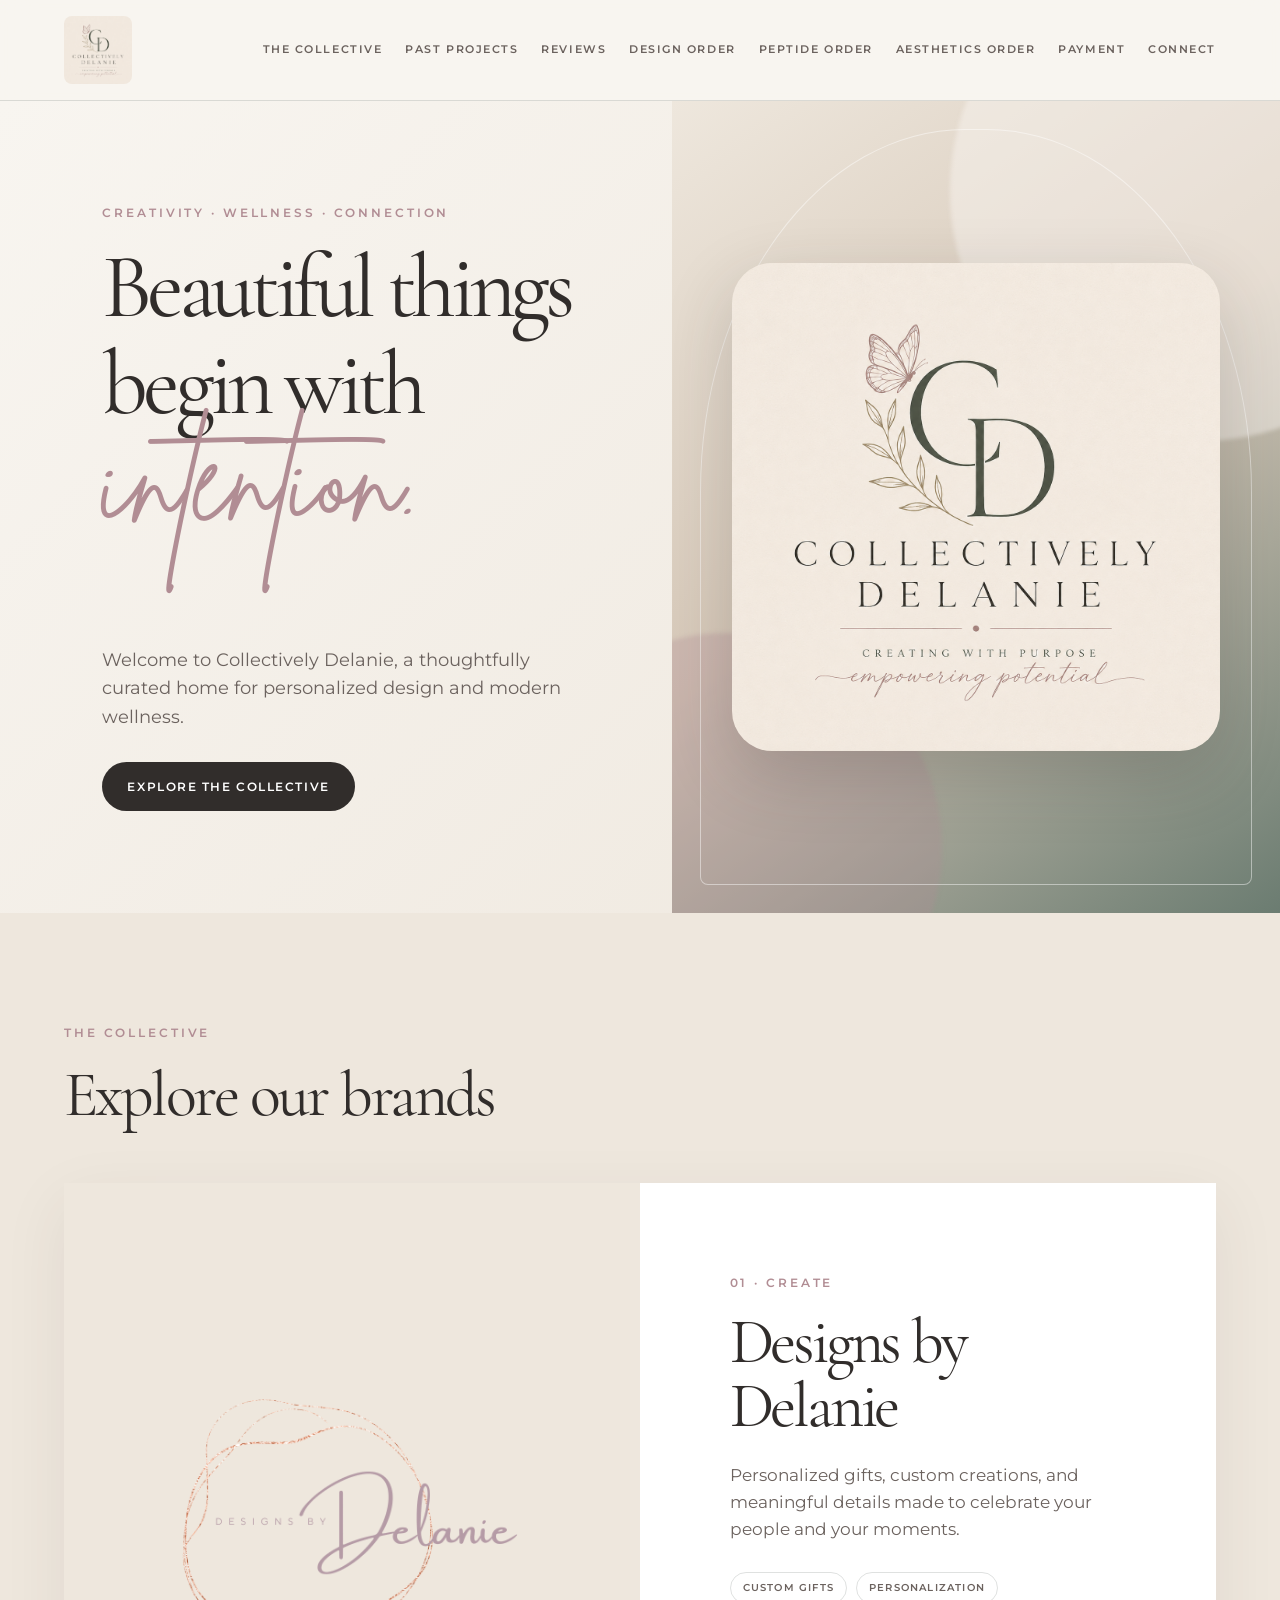
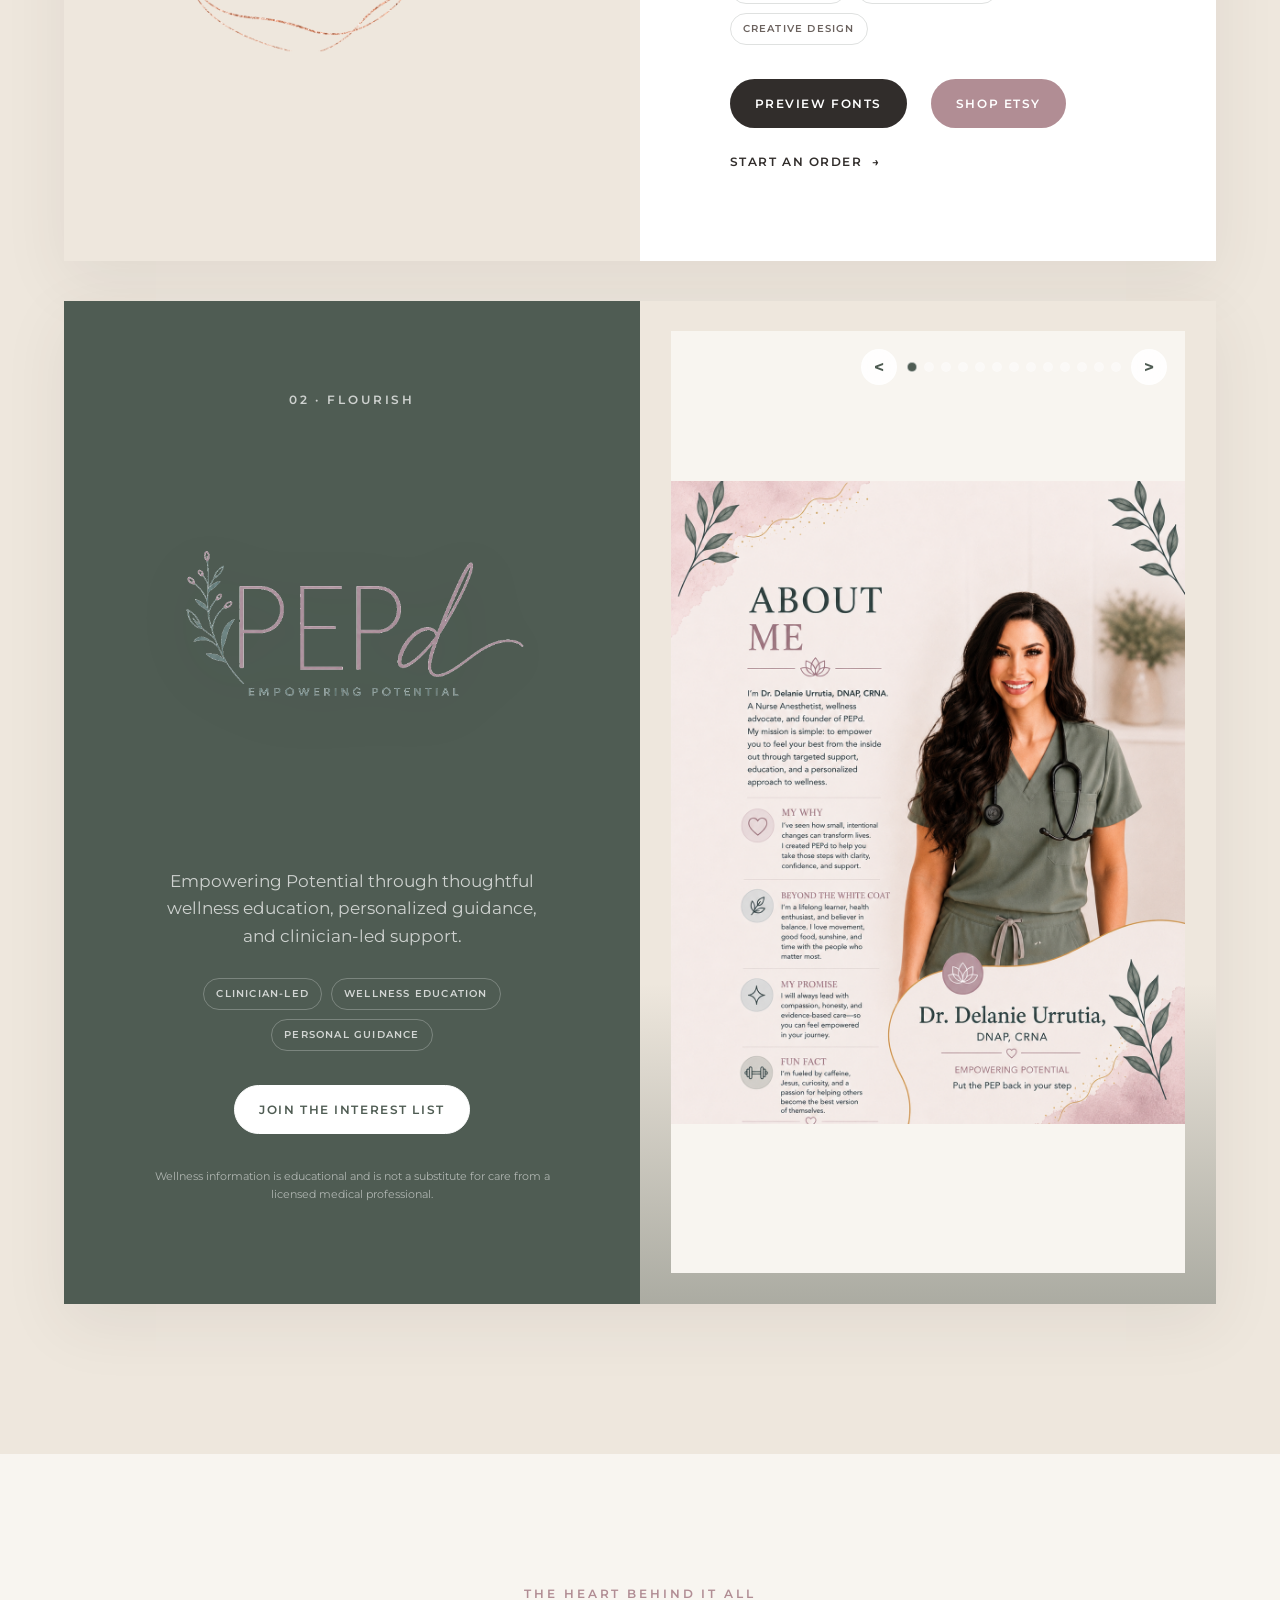
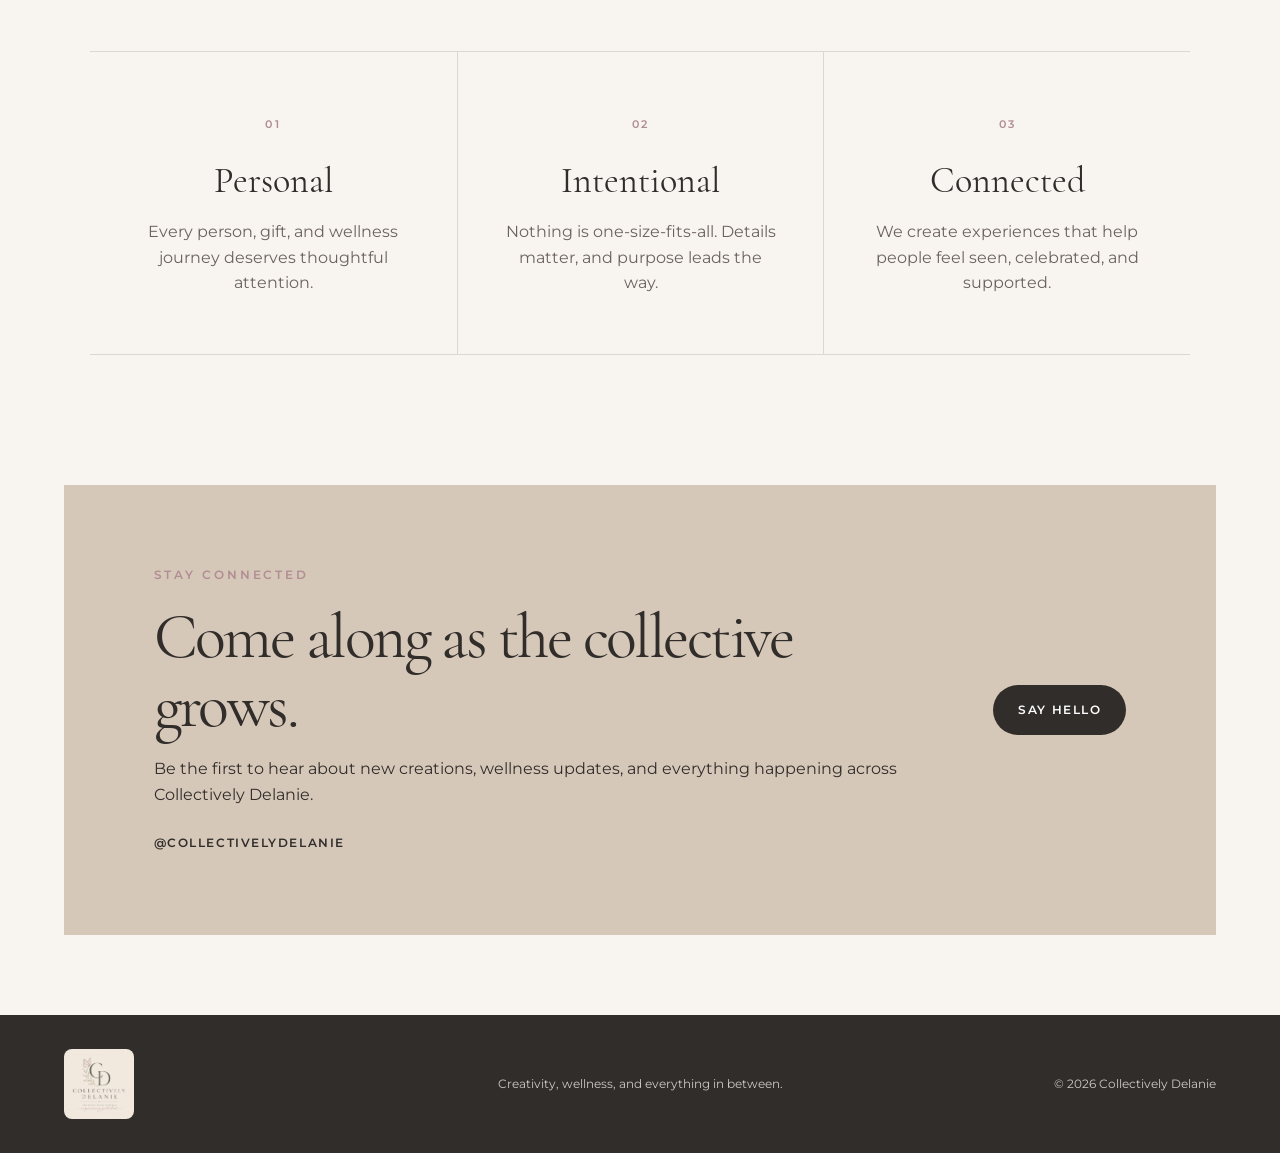
==== commit 1fa110d9: "Add Etsy shop button" ====
--- a/index.html
+++ b/index.html
@@ -72,6 +72,7 @@
           </div>
           <div class="card-actions">
             <a class="button button-dark" href="font-preview.html" target="_blank" rel="noopener noreferrer">Preview fonts</a>
+            <a class="button button-etsy" href="https://www.etsy.com/shop/collectivelydelanie" target="_blank" rel="noopener noreferrer">Shop Etsy</a>
             <a class="text-link" href="custom-order.html">Start an order <span>→</span></a>
           </div>
         </div>
--- a/style.css
+++ b/style.css
@@ -239,6 +239,11 @@
   color: white;
 }
 
+.button-etsy {
+  background: var(--dusty-mauve);
+  color: white;
+}
+
 .button-light {
   background: white;
   border-color: white;
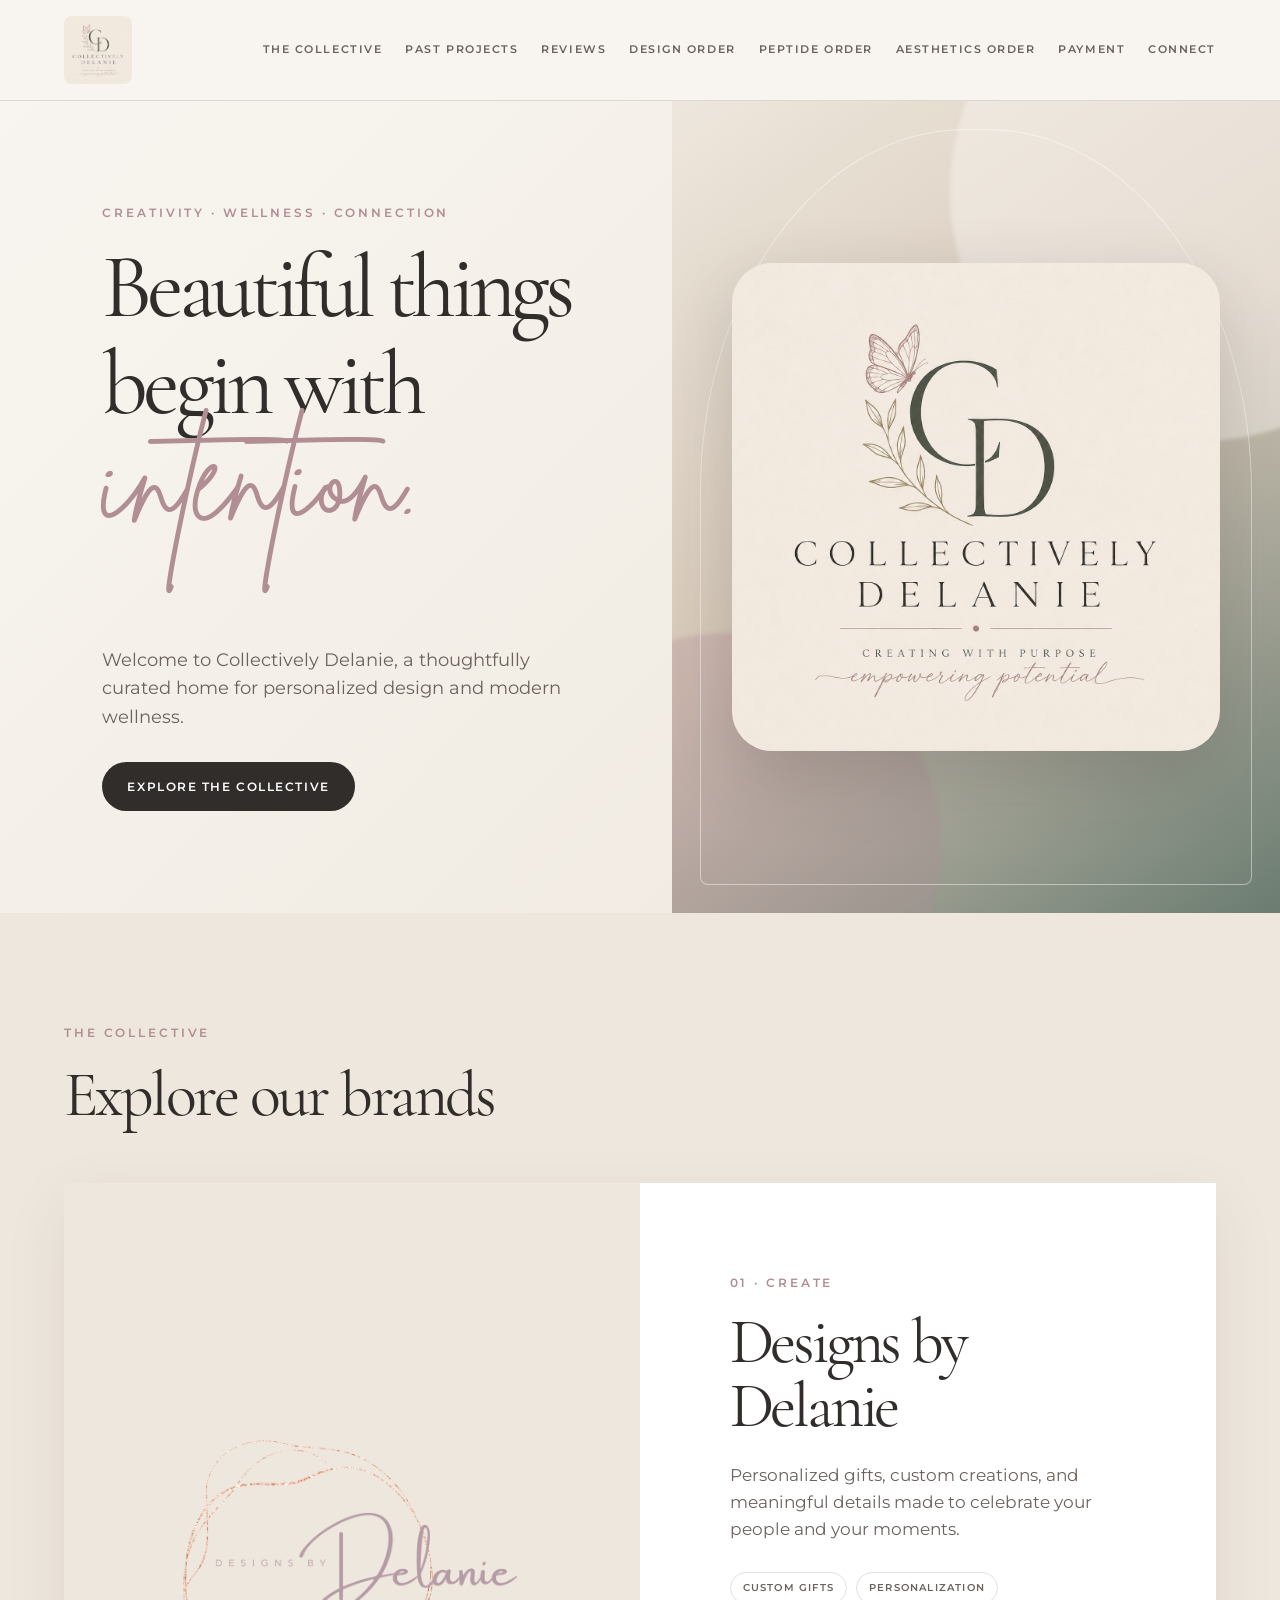
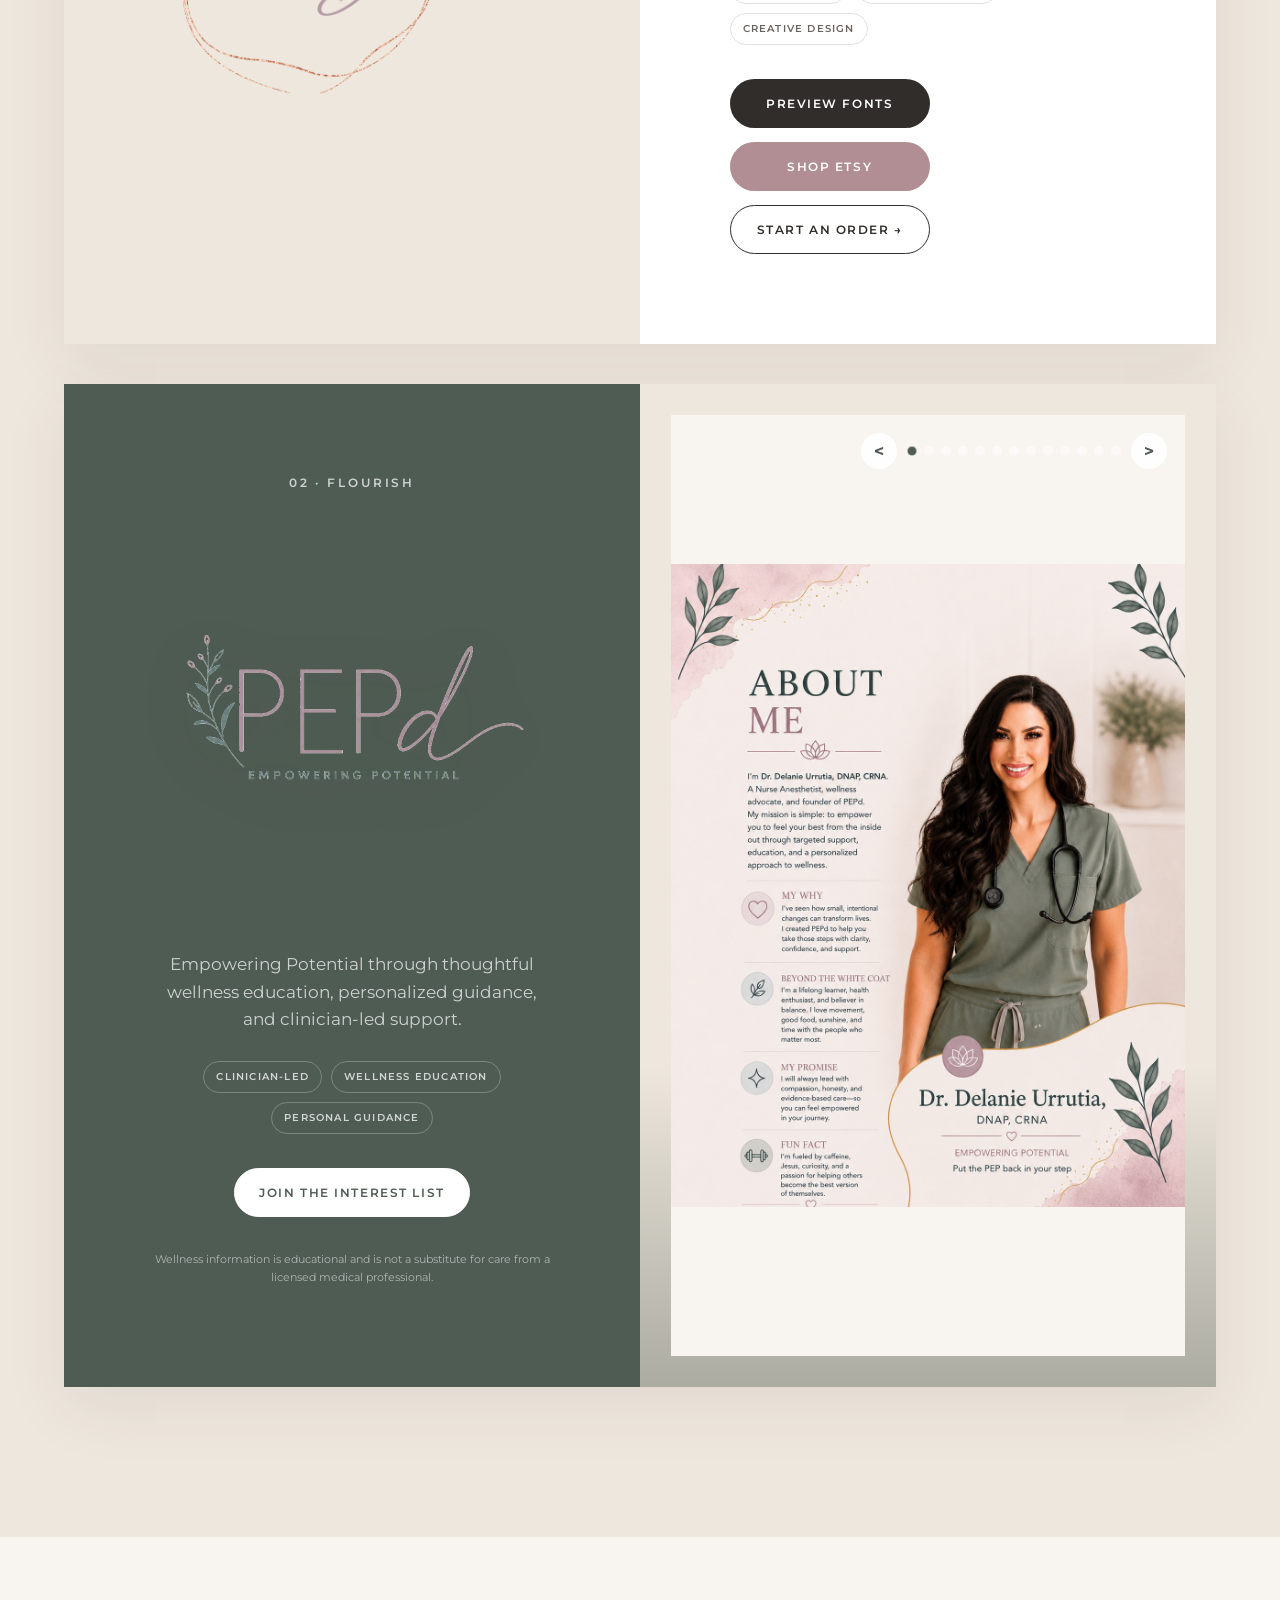
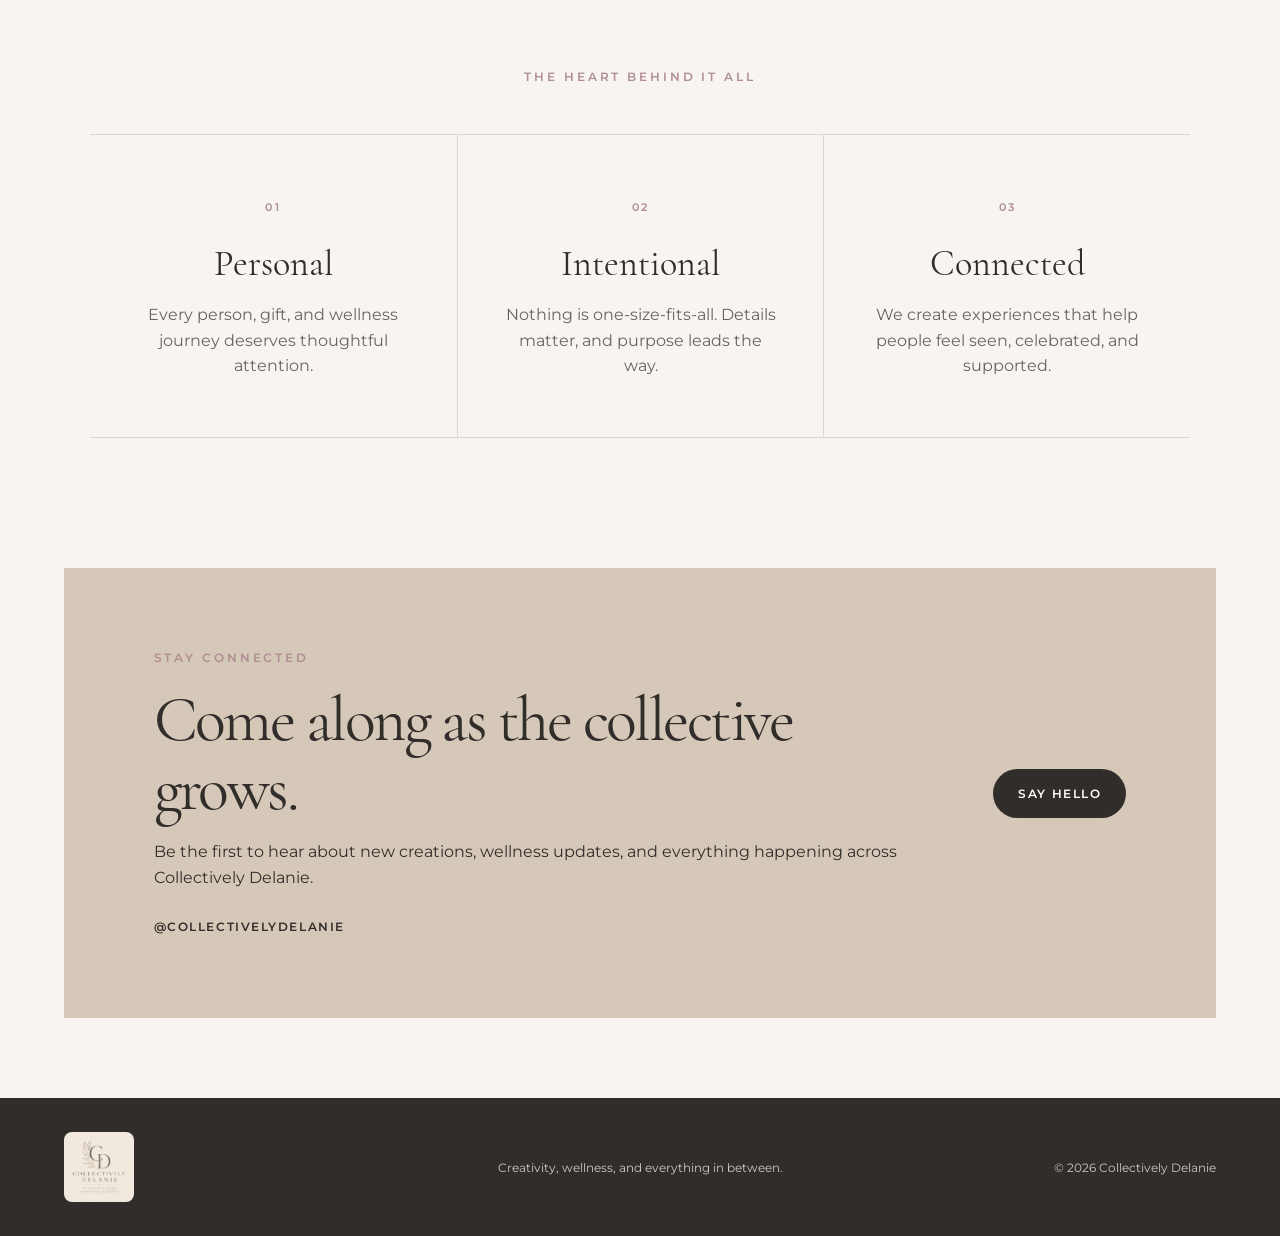
==== commit 6d51fdca: "Match homepage action links" ====
--- a/index.html
+++ b/index.html
@@ -70,10 +70,10 @@
             <span>Personalization</span>
             <span>Creative design</span>
           </div>
-          <div class="card-actions">
+          <div class="card-actions design-actions">
             <a class="button button-dark" href="font-preview.html" target="_blank" rel="noopener noreferrer">Preview fonts</a>
             <a class="button button-etsy" href="https://www.etsy.com/shop/collectivelydelanie" target="_blank" rel="noopener noreferrer">Shop Etsy</a>
-            <a class="text-link" href="custom-order.html">Start an order <span>→</span></a>
+            <a class="button button-outline" href="custom-order.html">Start an order <span>→</span></a>
           </div>
         </div>
       </article>
--- a/style.css
+++ b/style.css
@@ -244,6 +244,21 @@
   color: white;
 }
 
+.button-outline {
+  border-color: var(--ink);
+  background: transparent;
+  color: var(--ink);
+}
+
+.design-actions {
+  gap: 14px;
+}
+
+.design-actions .button {
+  width: 200px;
+  text-align: center;
+}
+
 .button-light {
   background: white;
   border-color: white;
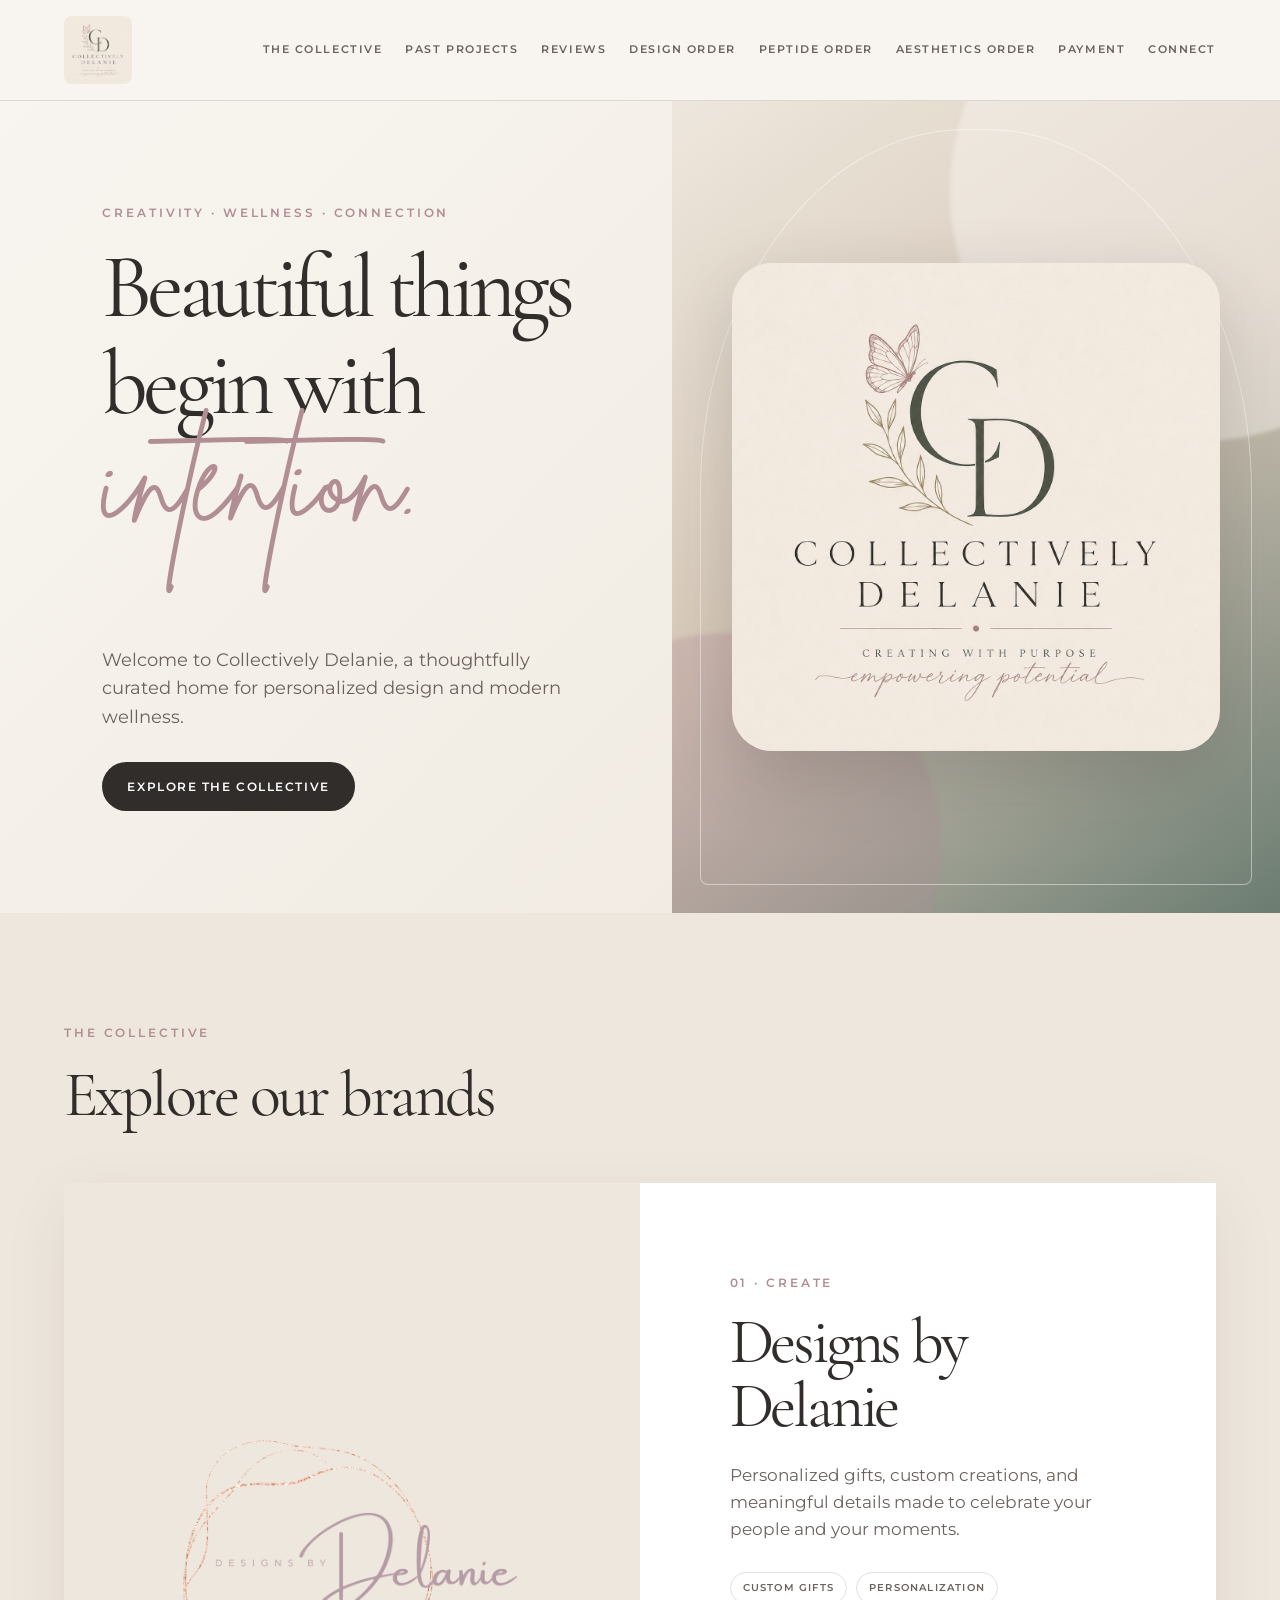
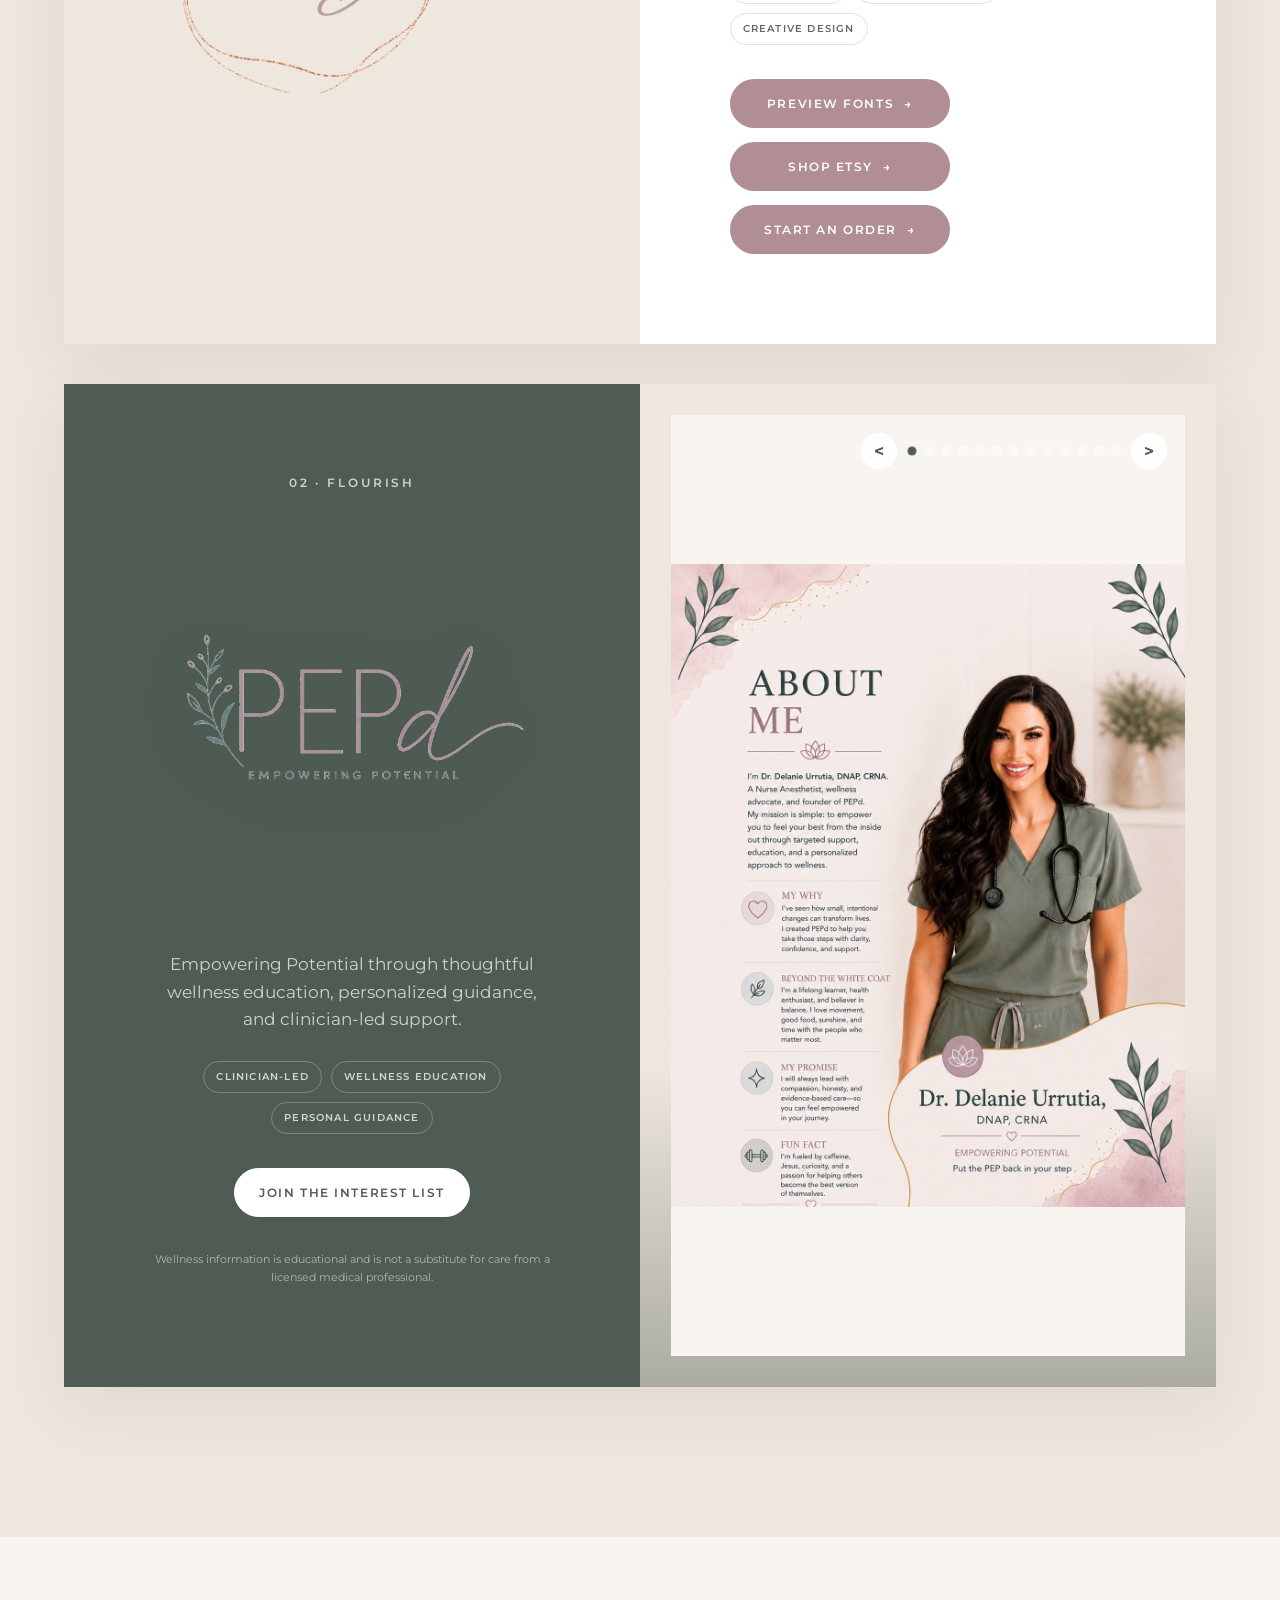
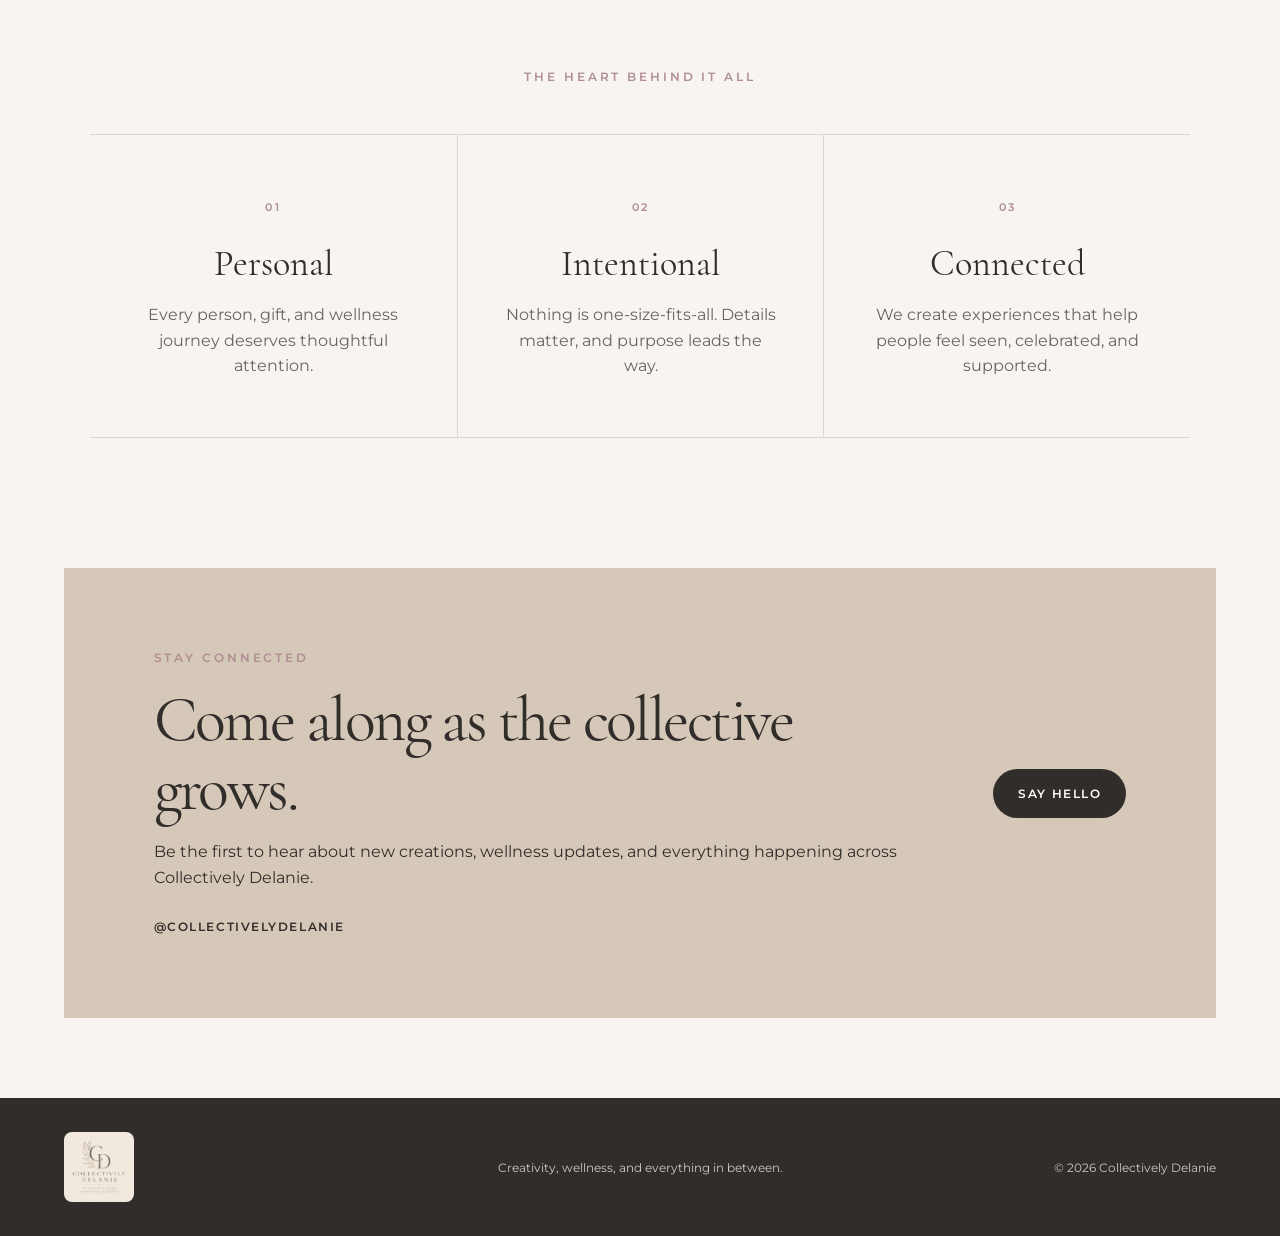
==== commit 86faa9c2: "Stack matching mauve action buttons" ====
--- a/index.html
+++ b/index.html
@@ -71,9 +71,9 @@
             <span>Creative design</span>
           </div>
           <div class="card-actions design-actions">
-            <a class="button button-dark" href="font-preview.html" target="_blank" rel="noopener noreferrer">Preview fonts</a>
-            <a class="button button-etsy" href="https://www.etsy.com/shop/collectivelydelanie" target="_blank" rel="noopener noreferrer">Shop Etsy</a>
-            <a class="button button-outline" href="custom-order.html">Start an order <span>→</span></a>
+            <a class="button button-etsy" href="font-preview.html" target="_blank" rel="noopener noreferrer">Preview fonts <span aria-hidden="true">→</span></a>
+            <a class="button button-etsy" href="https://www.etsy.com/shop/collectivelydelanie" target="_blank" rel="noopener noreferrer">Shop Etsy <span aria-hidden="true">→</span></a>
+            <a class="button button-etsy" href="custom-order.html">Start an order <span aria-hidden="true">→</span></a>
           </div>
         </div>
       </article>
--- a/style.css
+++ b/style.css
@@ -244,19 +244,25 @@
   color: white;
 }
 
-.button-outline {
-  border-color: var(--ink);
-  background: transparent;
-  color: var(--ink);
-}
-
 .design-actions {
+  align-items: flex-start;
+  flex-direction: column;
   gap: 14px;
 }
 
 .design-actions .button {
-  width: 200px;
+  width: 220px;
   text-align: center;
+}
+
+.design-actions .button span {
+  display: inline-block;
+  margin-left: 5px;
+  transition: transform 0.2s ease;
+}
+
+.design-actions .button:hover span {
+  transform: translateX(4px);
 }
 
 .button-light {
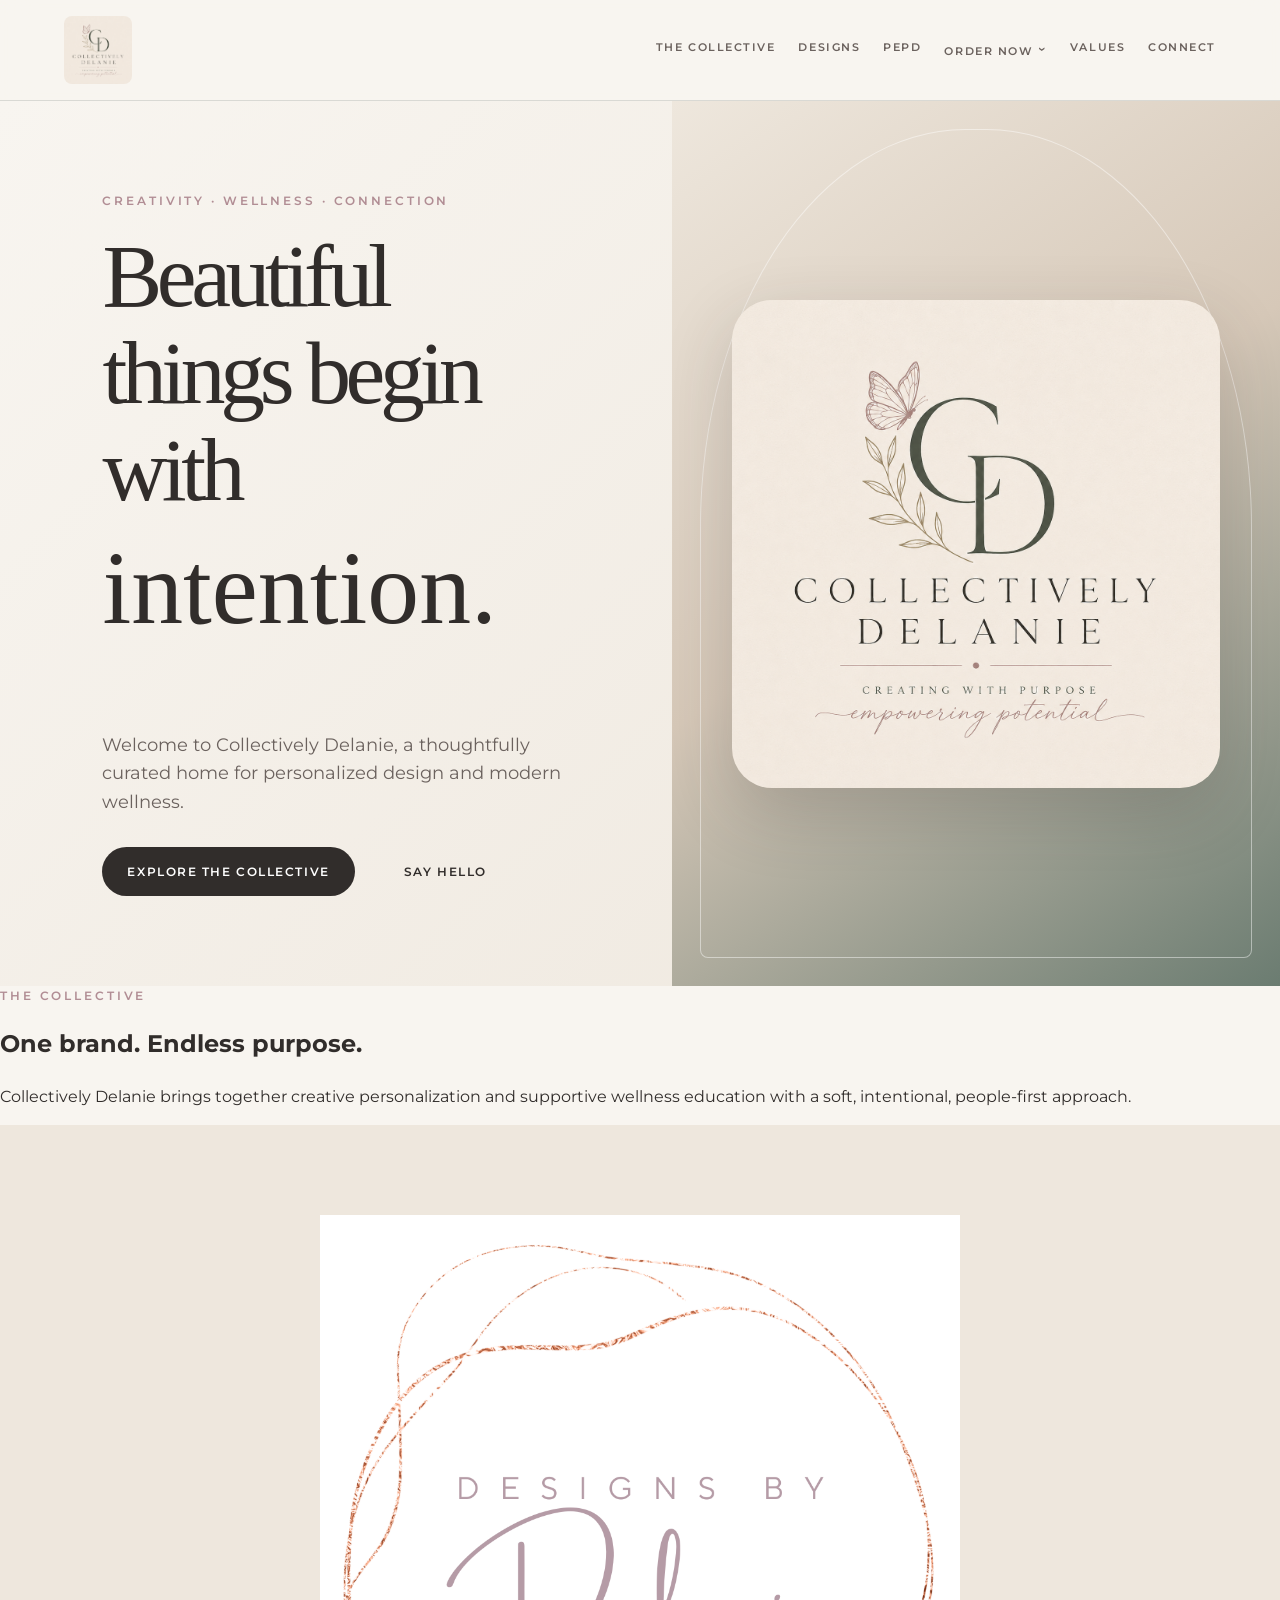
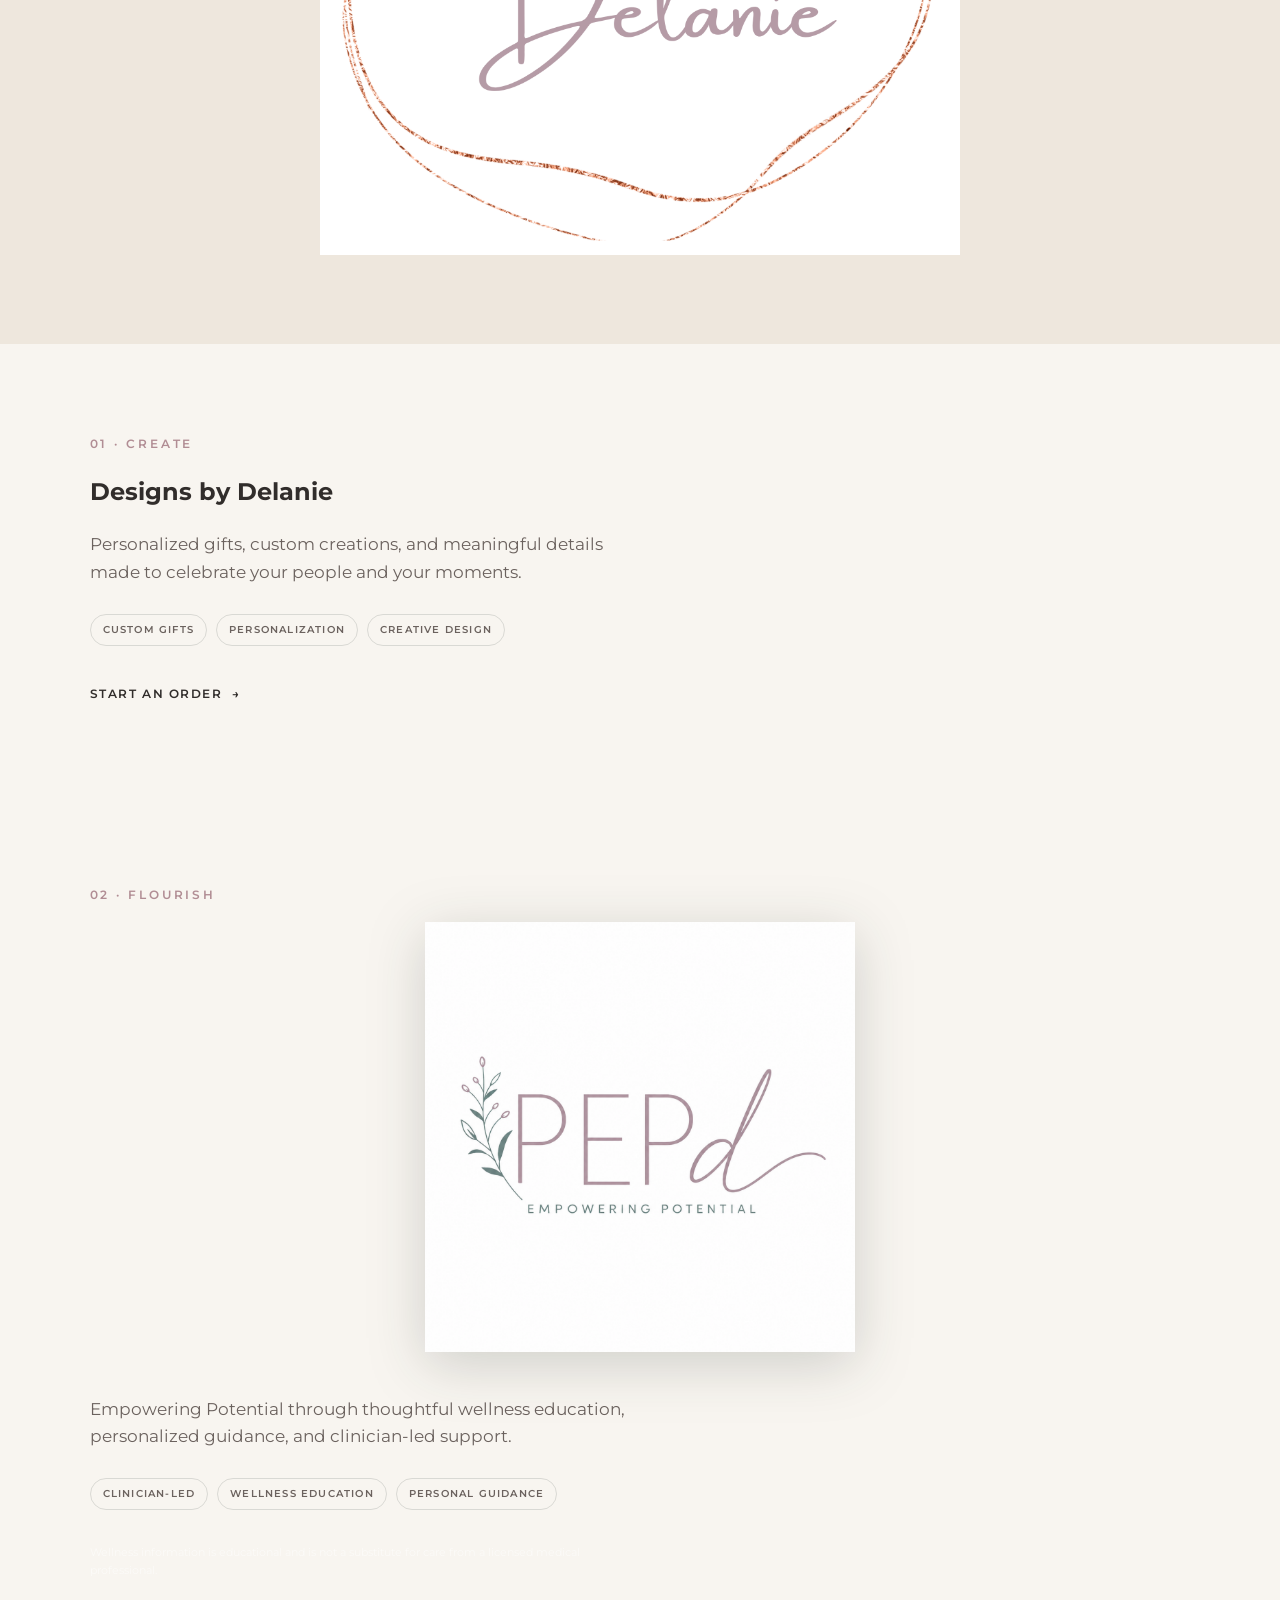
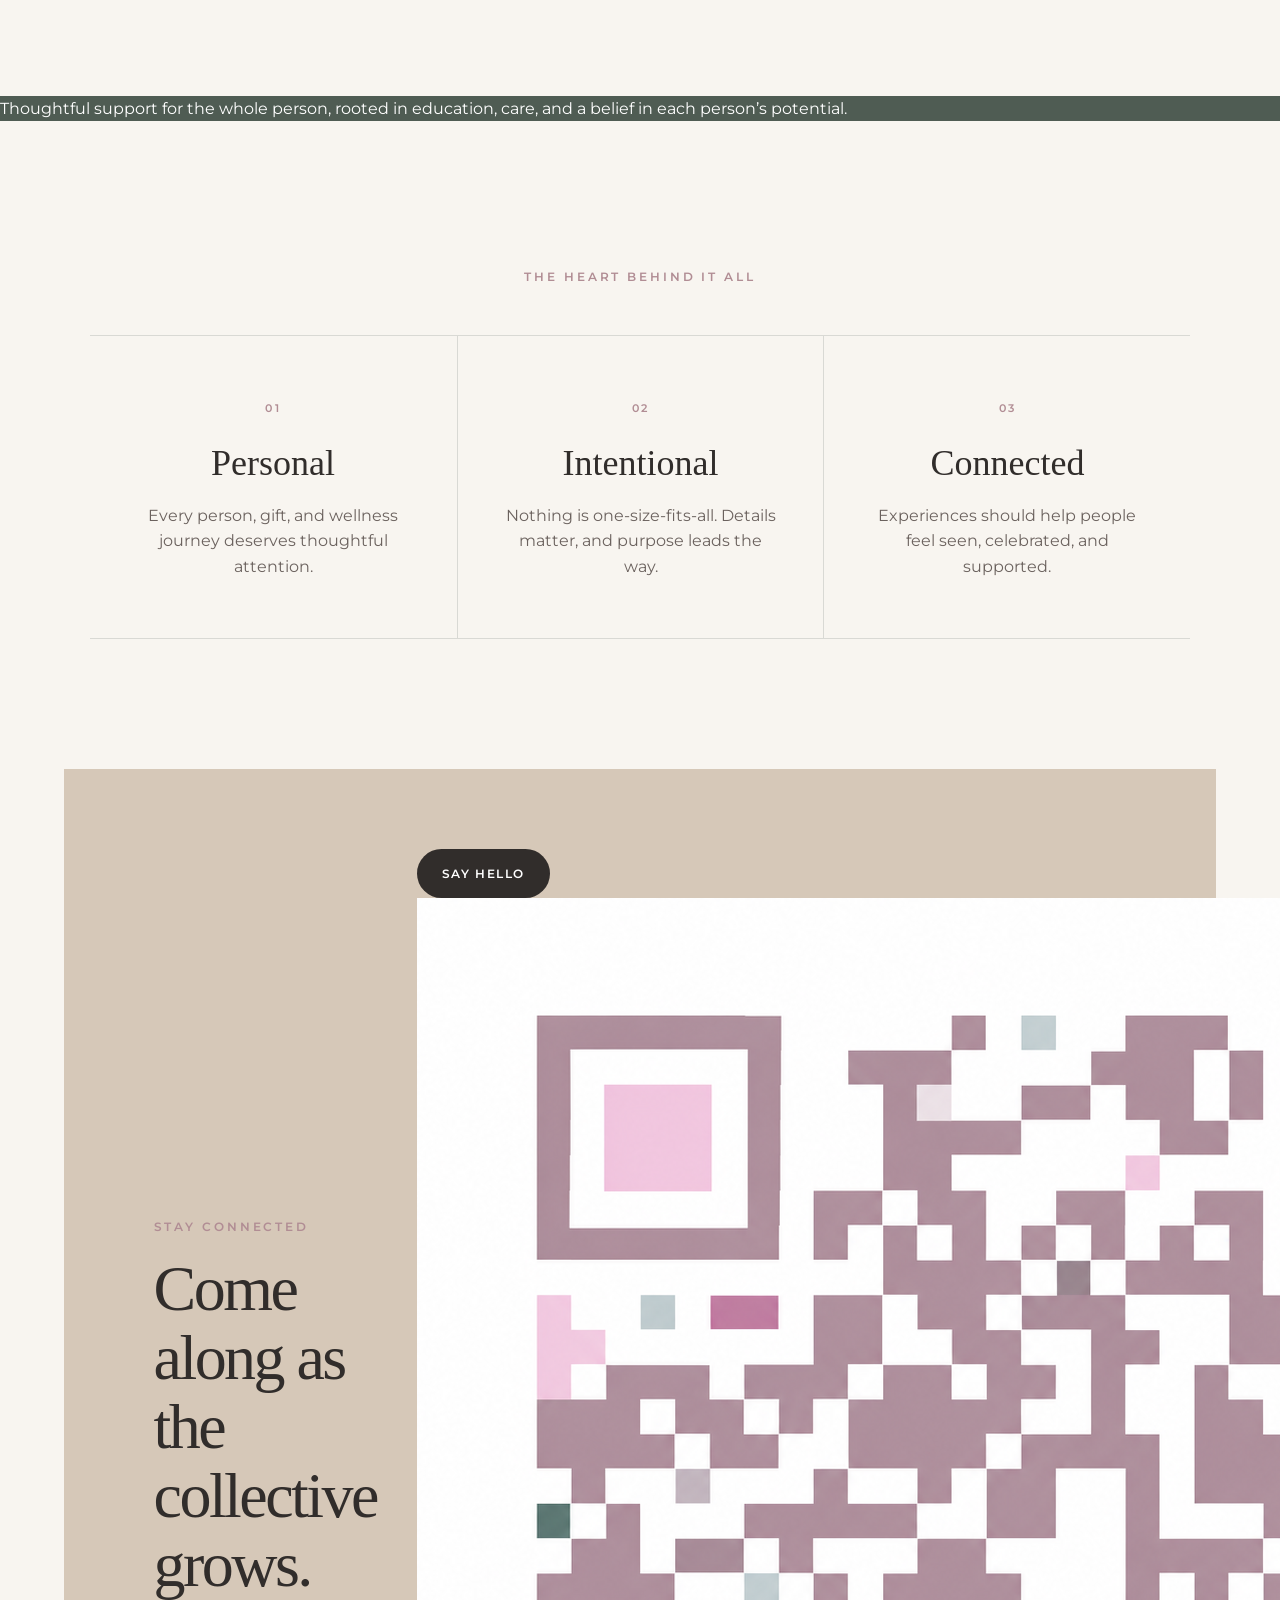
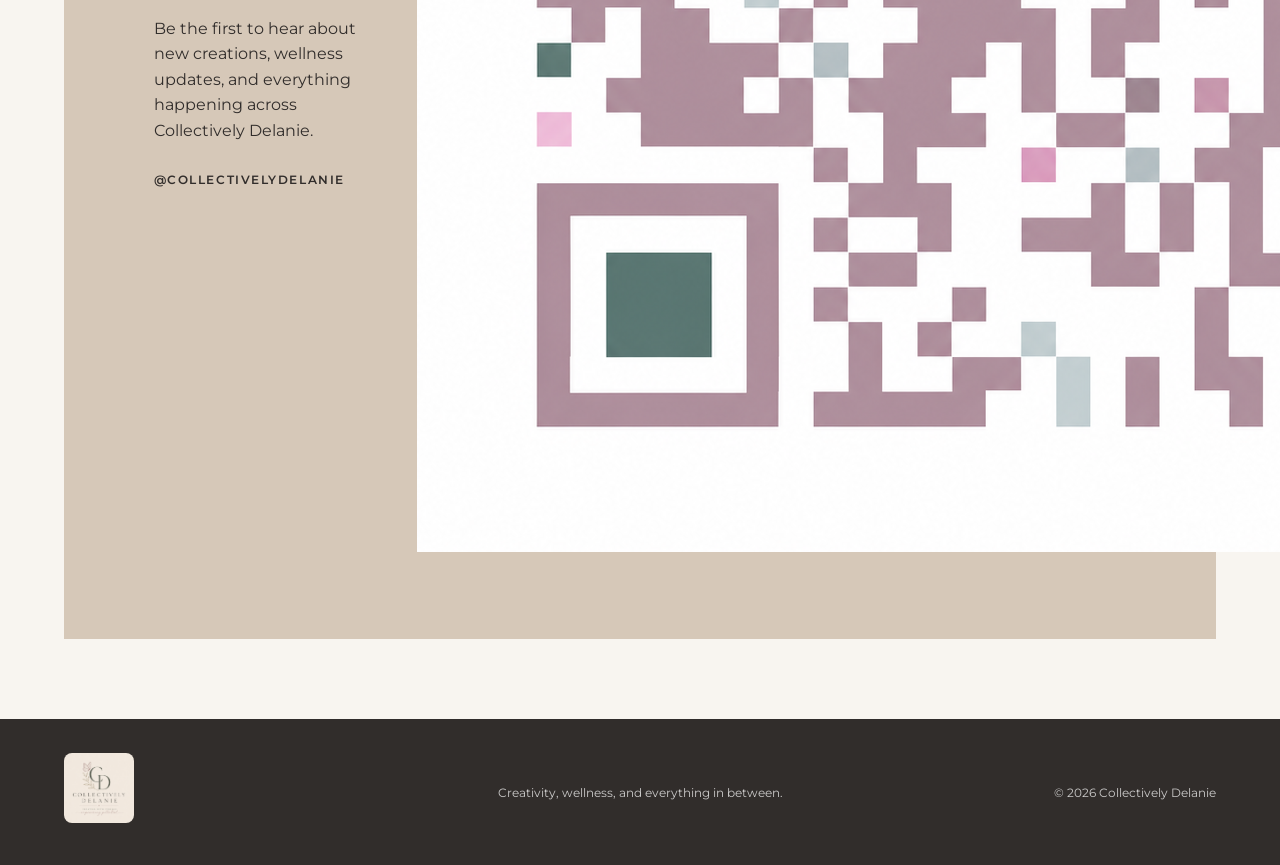
==== commit 90d2bc3c: "Update website navigation and brand assets" ====
--- a/index.html
+++ b/index.html
@@ -5,6 +5,9 @@
   <meta name="viewport" content="width=device-width, initial-scale=1.0">
   <meta name="description" content="Collectively Delanie brings together personalized design and intentional wellness.">
   <title>Collectively Delanie</title>
+  <link rel="preconnect" href="https://fonts.googleapis.com">
+  <link rel="preconnect" href="https://fonts.gstatic.com" crossorigin>
+  <link href="https://fonts.googleapis.com/css2?family=Cormorant+Garamond:wght@500;600;700&family=Great+Vibes&family=Montserrat:wght@400;500;600;700&display=swap" rel="stylesheet">
   <link rel="icon" href="assets/collectively-delanie-logo.png" type="image/png">
   <link rel="stylesheet" href="style.css">
 </head>
@@ -15,18 +18,25 @@
     </a>
 
     <button class="menu-button" type="button" aria-expanded="false" aria-controls="site-nav">
-      <span></span><span></span><span></span>
+      <span></span>
+      <span></span>
+      <span></span>
       <span class="sr-only">Open navigation</span>
     </button>
 
     <nav id="site-nav" class="site-nav" aria-label="Main navigation">
-      <a href="#brands">The Collective</a>
-      <a href="projects.html">Past Projects</a>
-      <a href="reviews.html">Reviews</a>
-      <a href="custom-order.html">Design Order</a>
-      <a href="peptide-order.html">Peptide Order</a>
-      <a href="aesthetics-order.html">Aesthetics Order</a>
-      <a href="payment.html">Payment</a>
+      <a href="#collective">The Collective</a>
+      <a href="#designs">Designs</a>
+      <a href="#pepd">PEPd</a>
+      <details class="nav-dropdown">
+        <summary>Order Now</summary>
+        <div class="nav-dropdown-menu">
+          <a href="custom-order.html">Design Order</a>
+          <a href="peptide-order.html">Peptide Order</a>
+          <a href="aesthetics-order.html">Aesthetics Order</a>
+        </div>
+      </details>
+      <a href="#values">Values</a>
       <a href="#connect">Connect</a>
     </nav>
   </header>
@@ -35,121 +45,64 @@
     <section class="hero">
       <div class="hero-copy">
         <p class="eyebrow">Creativity · Wellness · Connection</p>
-        <h1>Beautiful things begin with <em class="script-accent">intention.</em></h1>
+        <h1>Beautiful things begin with <span class="script-accent">intention.</span></h1>
         <p class="hero-text">Welcome to Collectively Delanie, a thoughtfully curated home for personalized design and modern wellness.</p>
         <div class="hero-actions">
-          <a class="button button-primary" href="#brands">Explore the collective</a>
+          <a class="button button-primary" href="#collective">Explore the collective</a>
+          <a class="button button-secondary" href="#connect">Say hello</a>
         </div>
       </div>
 
-      <div class="hero-art">
-        <div class="orb orb-one"></div>
-        <div class="orb orb-two"></div>
+      <div class="hero-art" aria-label="Collectively Delanie brand mark">
         <img class="hero-logo" src="assets/collectively-delanie-logo.png" alt="Collectively Delanie, Designs by Delanie and PEPd, One Brand. Endless Purpose.">
       </div>
     </section>
 
-    <section class="brands" id="brands">
-      <div class="section-heading">
-        <div>
-          <p class="section-kicker">The collective</p>
-          <h2>Explore our brands</h2>
-        </div>
-      </div>
+    <section class="intro-band" id="collective">
+      <p class="section-kicker">The collective</p>
+      <h2>One brand. Endless purpose.</h2>
+      <p>Collectively Delanie brings together creative personalization and supportive wellness education with a soft, intentional, people-first approach.</p>
+    </section>
 
-      <article class="brand-card design-card">
+    <section class="brand-section" id="designs">
+      <article class="brand-panel design-panel">
         <div class="brand-visual">
           <img src="assets/designs-by-delanie.png" alt="Designs by Delanie logo">
         </div>
         <div class="brand-copy">
           <p class="card-number">01 · Create</p>
-          <h3>Designs by Delanie</h3>
+          <h2>Designs by Delanie</h2>
           <p>Personalized gifts, custom creations, and meaningful details made to celebrate your people and your moments.</p>
           <div class="tag-list" aria-label="Designs by Delanie services">
             <span>Custom gifts</span>
             <span>Personalization</span>
             <span>Creative design</span>
           </div>
-          <div class="card-actions design-actions">
-            <a class="button button-etsy" href="font-preview.html" target="_blank" rel="noopener noreferrer">Preview fonts <span aria-hidden="true">→</span></a>
-            <a class="button button-etsy" href="https://www.etsy.com/shop/collectivelydelanie" target="_blank" rel="noopener noreferrer">Shop Etsy <span aria-hidden="true">→</span></a>
-            <a class="button button-etsy" href="custom-order.html">Start an order <span aria-hidden="true">→</span></a>
-          </div>
+          <a class="text-link" href="#connect">Start an order <span aria-hidden="true">→</span></a>
         </div>
       </article>
 
-      <article class="brand-card wellness-card">
+      <article class="brand-panel pepd-panel" id="pepd">
         <div class="brand-copy">
           <p class="card-number">02 · Flourish</p>
-          <h3 class="pepd-title">
-            <img src="assets/pepd-logo-transparent.png" alt="PEPd, Empowering Potential">
-          </h3>
+          <h2 class="pepd-title">
+            <img src="assets/pepd-logo.png" alt="PEPd, Empowering Potential">
+          </h2>
           <p>Empowering Potential through thoughtful wellness education, personalized guidance, and clinician-led support.</p>
           <div class="tag-list" aria-label="PEPd focus areas">
             <span>Clinician-led</span>
             <span>Wellness education</span>
             <span>Personal guidance</span>
           </div>
-          <div class="card-actions">
-            <a class="button button-light" href="#connect">Join the interest list</a>
-          </div>
           <p class="wellness-note">Wellness information is educational and is not a substitute for care from a licensed medical professional.</p>
         </div>
-        <div class="wellness-visual">
-          <div class="wellness-carousel" data-carousel aria-label="PEPd photo carousel">
-            <div class="carousel-slides">
-              <figure class="carousel-slide active">
-                <img src="assets/pepd-bio.png" alt="About Dr. Delanie Urrutia, DNAP, CRNA">
-              </figure>
-              <figure class="carousel-slide">
-                <img src="assets/pepd-carousel-03-six-signs.jpg" alt="Six signs your body could be struggling">
-              </figure>
-              <figure class="carousel-slide">
-                <img src="assets/pepd-carousel-04-stubborn-weight-gain.jpg" alt="Stubborn weight gain support options">
-              </figure>
-              <figure class="carousel-slide">
-                <img src="assets/pepd-carousel-09-constant-fatigue.jpg" alt="Constant fatigue support options">
-              </figure>
-              <figure class="carousel-slide">
-                <img src="assets/pepd-carousel-07-brain-fog-forgetfulness.jpg" alt="Brain fog and forgetfulness support options">
-              </figure>
-              <figure class="carousel-slide">
-                <img src="assets/pepd-carousel-02-poor-sleep.jpg" alt="Poor sleep support options">
-              </figure>
-              <figure class="carousel-slide">
-                <img src="assets/pepd-carousel-06-joint-pain-inflammation.jpg" alt="Joint pain and inflammation support options">
-              </figure>
-              <figure class="carousel-slide">
-                <img src="assets/pepd-carousel-01-skin-aging-hair-changes.jpg" alt="Skin aging and hair changes support options">
-              </figure>
-              <figure class="carousel-slide">
-                <img src="assets/pepd-carousel-05-b12-spotlight.jpg" alt="B12 additive spotlight">
-              </figure>
-              <figure class="carousel-slide">
-                <img src="assets/pepd-carousel-08-additive-spotlight.jpg" alt="PEPd additive spotlight overview">
-              </figure>
-              <figure class="carousel-slide">
-                <img src="assets/pepd-carousel-10-repair-from-within.jpg" alt="Repair from within targeted supports">
-              </figure>
-              <figure class="carousel-slide">
-                <img src="assets/pepd-carousel-11-glycine-spotlight.jpg" alt="Glycine additive spotlight">
-              </figure>
-              <figure class="carousel-slide">
-                <img src="assets/pepd-carousel-12-klow.jpg" alt="Get your KLOW on peptide education">
-              </figure>
-            </div>
-            <div class="carousel-controls">
-              <button class="carousel-button carousel-prev" type="button" aria-label="Previous PEPd photo">&lt;</button>
-              <div class="carousel-dots" aria-label="PEPd carousel slides"></div>
-              <button class="carousel-button carousel-next" type="button" aria-label="Next PEPd photo">&gt;</button>
-            </div>
-          </div>
+        <div class="wellness-card">
+          <p>Thoughtful support for the whole person, rooted in education, care, and a belief in each person’s potential.</p>
         </div>
       </article>
-
     </section>
 
-    <section class="values">
+    <section class="values" id="values">
       <p class="section-kicker">The heart behind it all</p>
       <div class="value-grid">
         <div>
@@ -165,7 +118,7 @@
         <div>
           <span>03</span>
           <h3 class="script-accent">Connected</h3>
-          <p>We create experiences that help people feel seen, celebrated, and supported.</p>
+          <p>Experiences should help people feel seen, celebrated, and supported.</p>
         </div>
       </div>
     </section>
@@ -177,12 +130,15 @@
         <p>Be the first to hear about new creations, wellness updates, and everything happening across Collectively Delanie.</p>
         <p><a class="text-link" href="https://www.instagram.com/collectivelydelanie/" target="_blank" rel="noopener noreferrer">@collectivelydelanie</a></p>
       </div>
-      <a class="button button-primary" href="mailto:hello@collectivelydelanie.com">Say hello</a>
+      <div class="connect-actions">
+        <a class="button button-primary" href="mailto:hello@collectivelydelanie.com">Say hello</a>
+        <img src="assets/cd-qr-code.png" alt="Collectively Delanie QR code">
+      </div>
     </section>
   </main>
 
   <footer>
-    <a class="site-logo footer-logo" href="#top">
+    <a class="footer-logo" href="#top" aria-label="Back to top">
       <img src="assets/collectively-delanie-logo.png" alt="Collectively Delanie">
     </a>
     <p>Creativity, wellness, and everything in between.</p>
--- a/style.css
+++ b/style.css
@@ -120,7 +120,8 @@
   gap: clamp(14px, 1.8vw, 26px);
 }
 
-.site-nav a {
+.site-nav a,
+.nav-dropdown summary {
   color: var(--muted);
   font-family: var(--label);
   font-size: 11px;
@@ -131,8 +132,59 @@
   white-space: nowrap;
 }
 
-.site-nav a:hover {
+.site-nav a:hover,
+.nav-dropdown summary:hover {
   color: var(--rose);
+}
+
+.nav-dropdown {
+  position: relative;
+}
+
+.nav-dropdown summary {
+  cursor: pointer;
+  list-style: none;
+}
+
+.nav-dropdown summary::-webkit-details-marker {
+  display: none;
+}
+
+.nav-dropdown summary::after {
+  content: "\203A";
+  display: inline-block;
+  margin-left: 7px;
+  font-size: 14px;
+  transform: rotate(90deg);
+  transition: transform 180ms ease;
+}
+
+.nav-dropdown[open] summary::after {
+  transform: rotate(-90deg);
+}
+
+.nav-dropdown-menu {
+  position: absolute;
+  top: calc(100% + 14px);
+  left: 50%;
+  z-index: 30;
+  display: grid;
+  min-width: 190px;
+  padding: 8px;
+  background: var(--paper);
+  border: 1px solid var(--line);
+  border-radius: 10px;
+  box-shadow: 0 12px 30px rgba(49, 45, 43, 0.12);
+  transform: translateX(-50%);
+}
+
+.nav-dropdown-menu a {
+  padding: 11px 12px;
+  border-radius: 6px;
+}
+
+.nav-dropdown-menu a:hover {
+  background: var(--cream);
 }
 
 .menu-button {
@@ -237,32 +289,6 @@
 .button-dark {
   background: var(--ink);
   color: white;
-}
-
-.button-etsy {
-  background: var(--dusty-mauve);
-  color: white;
-}
-
-.design-actions {
-  align-items: flex-start;
-  flex-direction: column;
-  gap: 14px;
-}
-
-.design-actions .button {
-  width: 220px;
-  text-align: center;
-}
-
-.design-actions .button span {
-  display: inline-block;
-  margin-left: 5px;
-  transition: transform 0.2s ease;
-}
-
-.design-actions .button:hover span {
-  transform: translateX(4px);
 }
 
 .button-light {
@@ -1689,12 +1715,28 @@
     border-bottom: 1px solid var(--line);
   }
 
-  .site-nav.open {
+  .site-nav.is-open {
     display: flex;
   }
 
-  .site-nav a {
+  .site-nav > a,
+  .nav-dropdown summary {
     padding: 14px 0;
+  }
+
+  .nav-dropdown-menu {
+    position: static;
+    min-width: 0;
+    padding: 0 0 6px 18px;
+    background: transparent;
+    border: 0;
+    border-radius: 0;
+    box-shadow: none;
+    transform: none;
+  }
+
+  .nav-dropdown-menu a {
+    padding: 10px 0;
   }
 
   .hero,
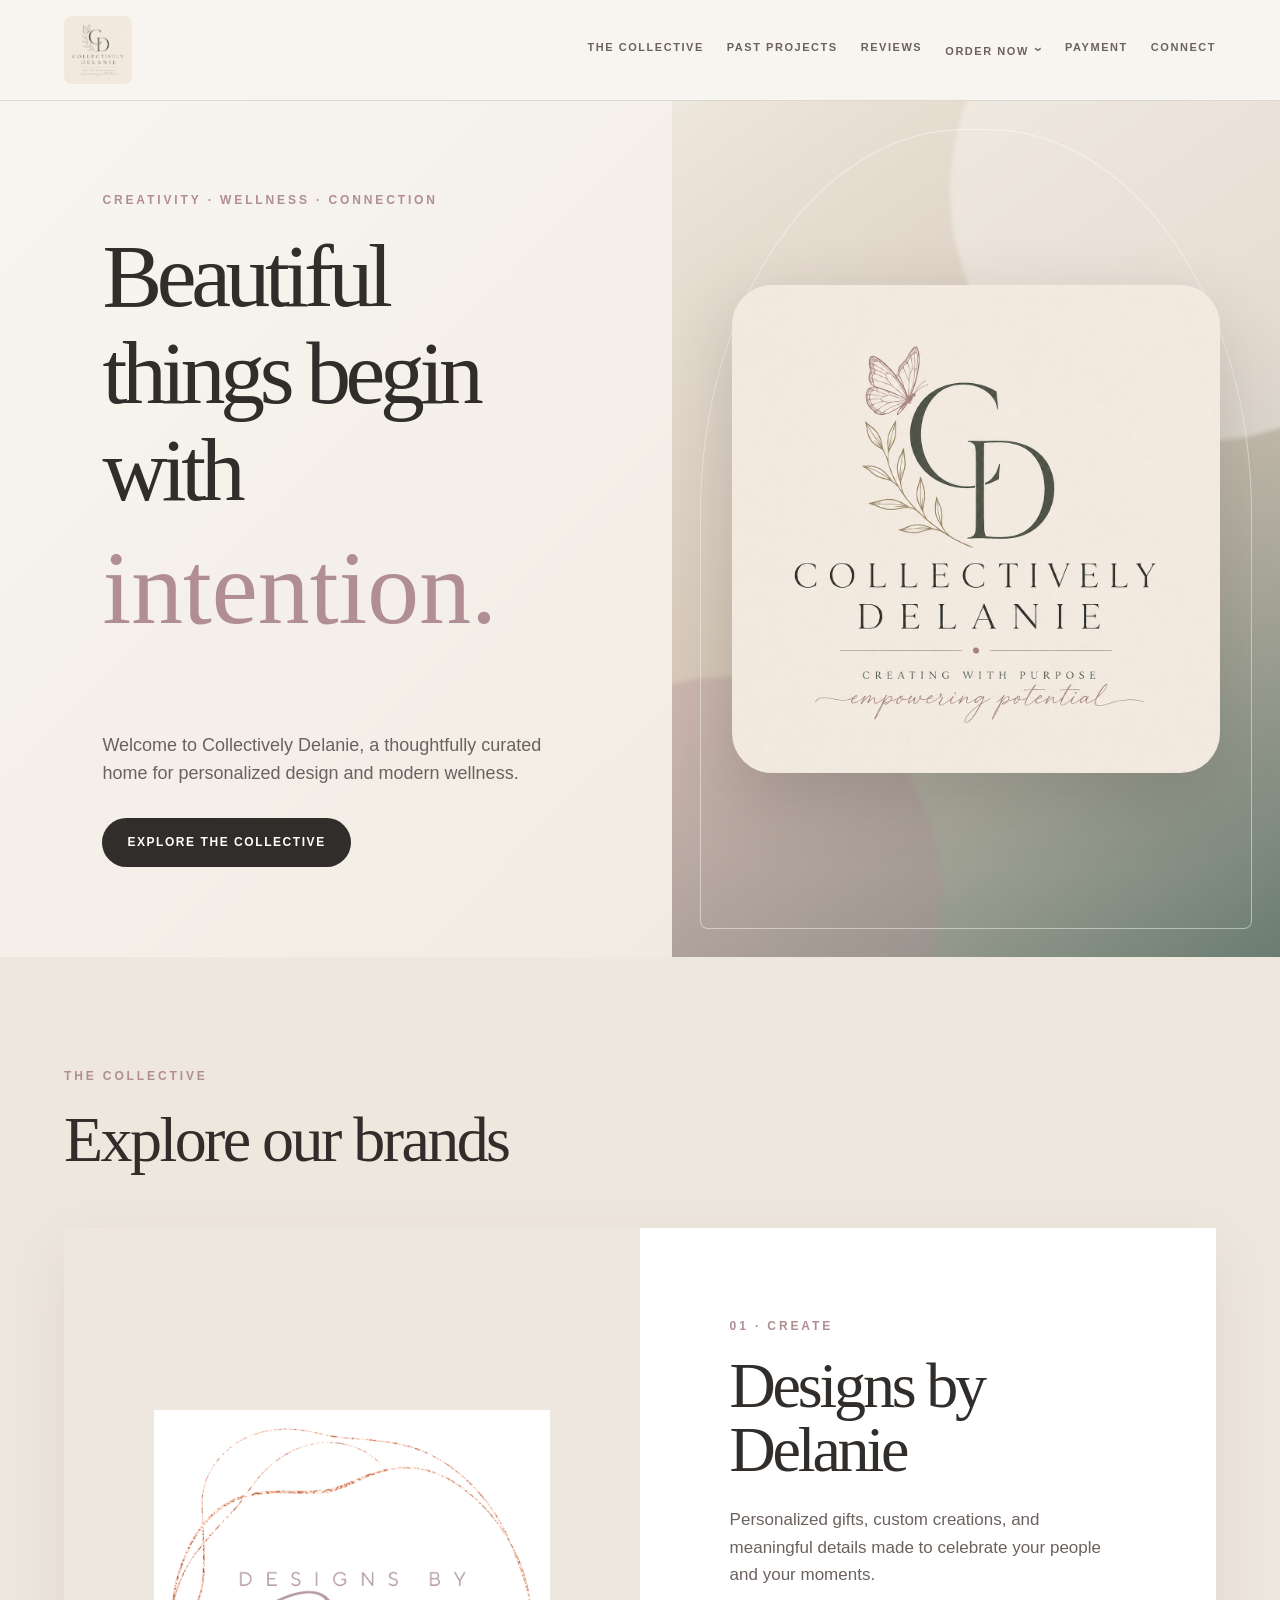
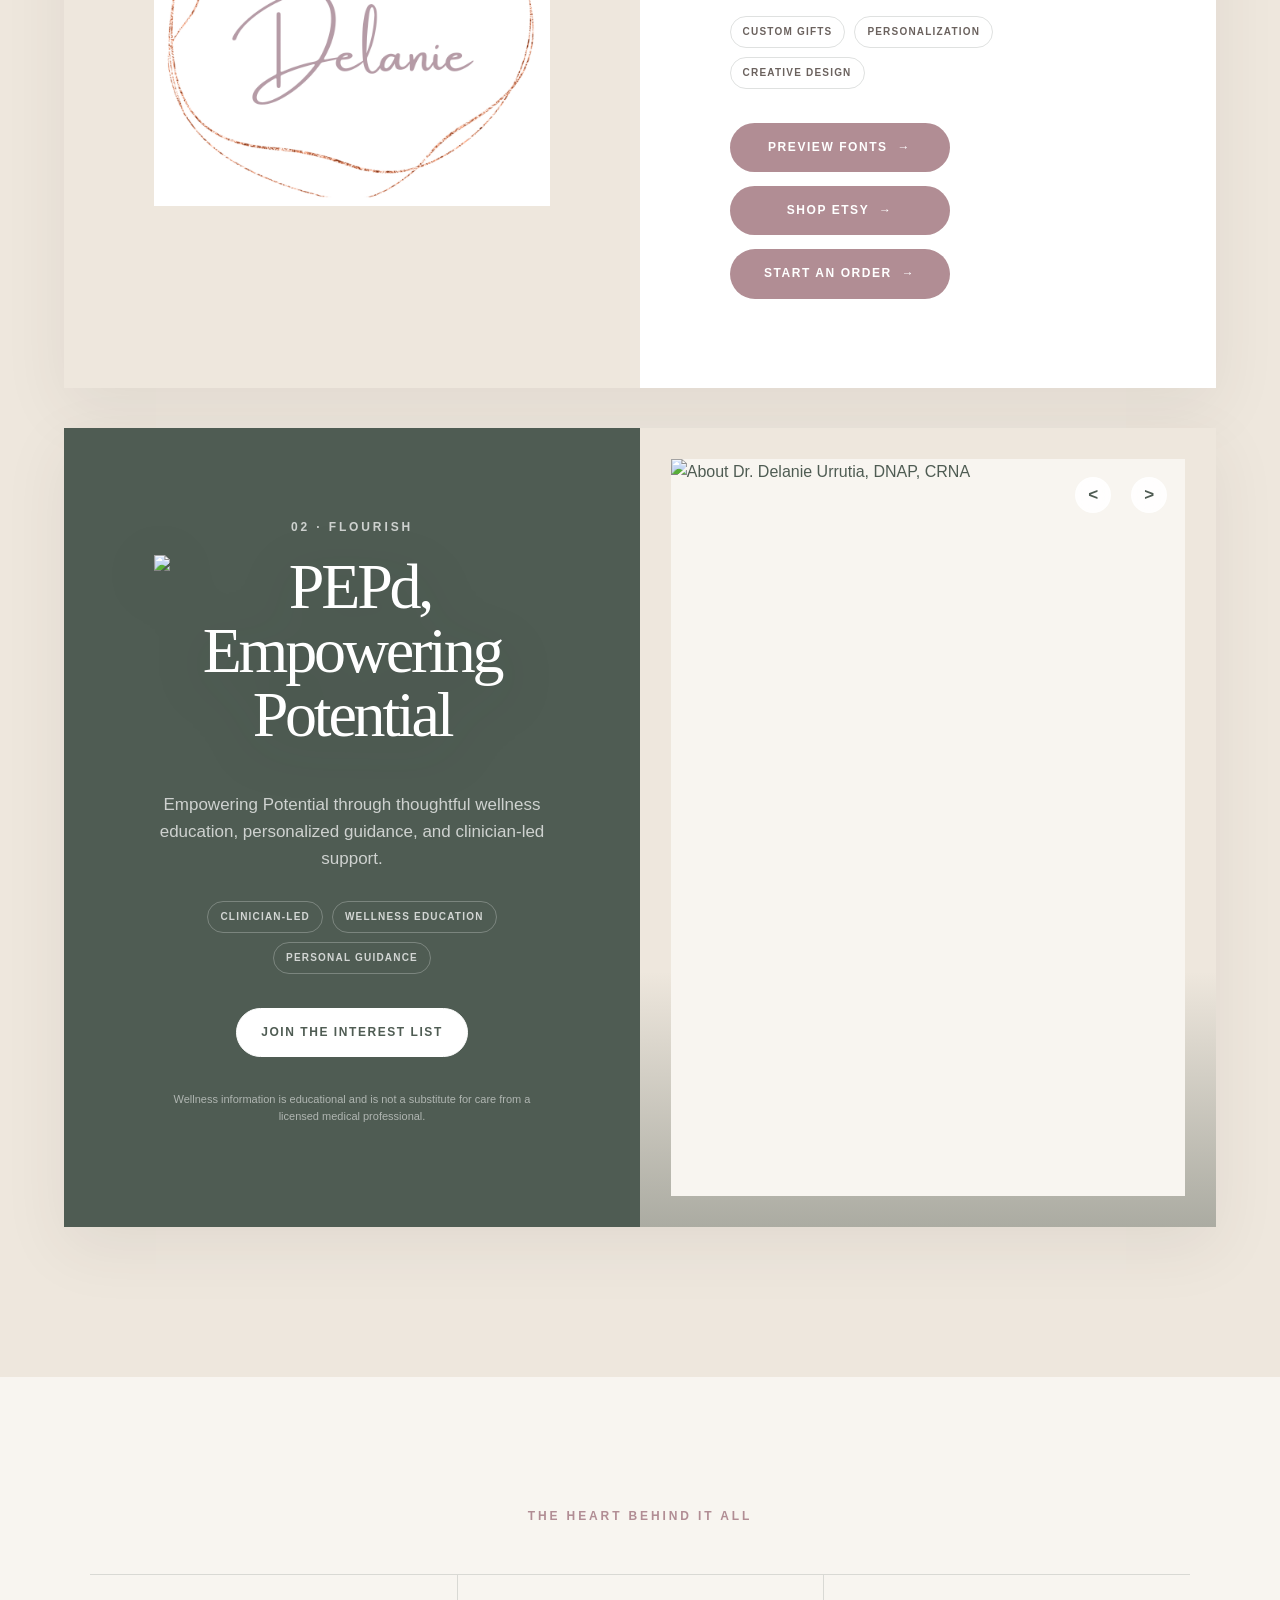
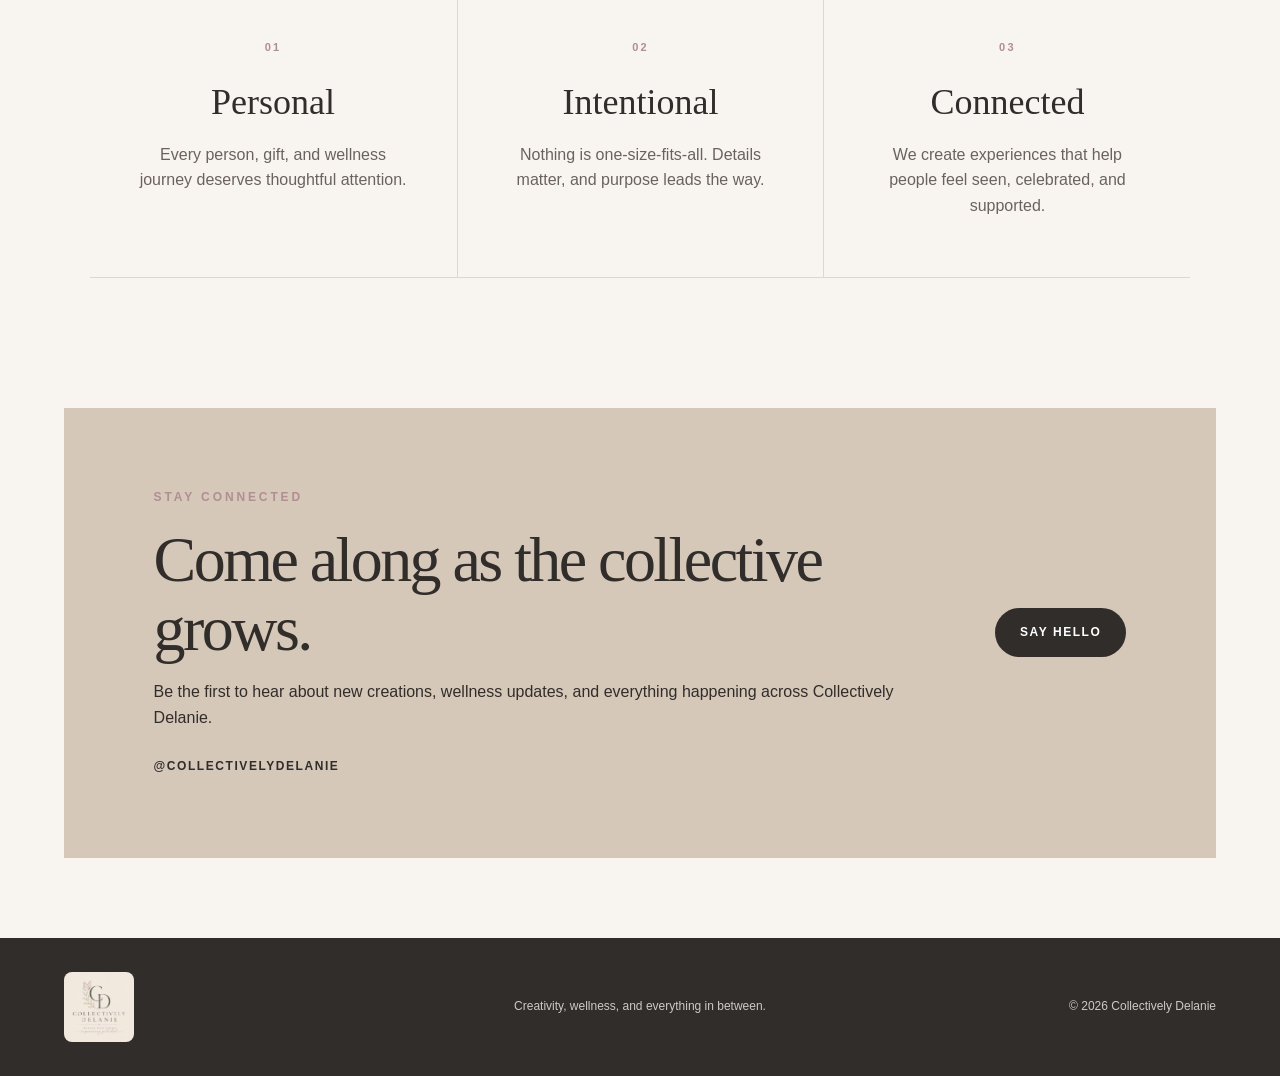
==== commit 65c07080: "Add order menu and update custom project photo" ====
--- a/index.html
+++ b/index.html
@@ -5,9 +5,6 @@
   <meta name="viewport" content="width=device-width, initial-scale=1.0">
   <meta name="description" content="Collectively Delanie brings together personalized design and intentional wellness.">
   <title>Collectively Delanie</title>
-  <link rel="preconnect" href="https://fonts.googleapis.com">
-  <link rel="preconnect" href="https://fonts.gstatic.com" crossorigin>
-  <link href="https://fonts.googleapis.com/css2?family=Cormorant+Garamond:wght@500;600;700&family=Great+Vibes&family=Montserrat:wght@400;500;600;700&display=swap" rel="stylesheet">
   <link rel="icon" href="assets/collectively-delanie-logo.png" type="image/png">
   <link rel="stylesheet" href="style.css">
 </head>
@@ -18,16 +15,14 @@
     </a>
 
     <button class="menu-button" type="button" aria-expanded="false" aria-controls="site-nav">
-      <span></span>
-      <span></span>
-      <span></span>
+      <span></span><span></span><span></span>
       <span class="sr-only">Open navigation</span>
     </button>
 
     <nav id="site-nav" class="site-nav" aria-label="Main navigation">
-      <a href="#collective">The Collective</a>
-      <a href="#designs">Designs</a>
-      <a href="#pepd">PEPd</a>
+      <a href="#brands">The Collective</a>
+      <a href="projects.html">Past Projects</a>
+      <a href="reviews.html">Reviews</a>
       <details class="nav-dropdown">
         <summary>Order Now</summary>
         <div class="nav-dropdown-menu">
@@ -36,7 +31,7 @@
           <a href="aesthetics-order.html">Aesthetics Order</a>
         </div>
       </details>
-      <a href="#values">Values</a>
+      <a href="payment.html">Payment</a>
       <a href="#connect">Connect</a>
     </nav>
   </header>
@@ -45,64 +40,121 @@
     <section class="hero">
       <div class="hero-copy">
         <p class="eyebrow">Creativity · Wellness · Connection</p>
-        <h1>Beautiful things begin with <span class="script-accent">intention.</span></h1>
+        <h1>Beautiful things begin with <em class="script-accent">intention.</em></h1>
         <p class="hero-text">Welcome to Collectively Delanie, a thoughtfully curated home for personalized design and modern wellness.</p>
         <div class="hero-actions">
-          <a class="button button-primary" href="#collective">Explore the collective</a>
-          <a class="button button-secondary" href="#connect">Say hello</a>
+          <a class="button button-primary" href="#brands">Explore the collective</a>
         </div>
       </div>
 
-      <div class="hero-art" aria-label="Collectively Delanie brand mark">
+      <div class="hero-art">
+        <div class="orb orb-one"></div>
+        <div class="orb orb-two"></div>
         <img class="hero-logo" src="assets/collectively-delanie-logo.png" alt="Collectively Delanie, Designs by Delanie and PEPd, One Brand. Endless Purpose.">
       </div>
     </section>
 
-    <section class="intro-band" id="collective">
-      <p class="section-kicker">The collective</p>
-      <h2>One brand. Endless purpose.</h2>
-      <p>Collectively Delanie brings together creative personalization and supportive wellness education with a soft, intentional, people-first approach.</p>
-    </section>
+    <section class="brands" id="brands">
+      <div class="section-heading">
+        <div>
+          <p class="section-kicker">The collective</p>
+          <h2>Explore our brands</h2>
+        </div>
+      </div>
 
-    <section class="brand-section" id="designs">
-      <article class="brand-panel design-panel">
+      <article class="brand-card design-card">
         <div class="brand-visual">
           <img src="assets/designs-by-delanie.png" alt="Designs by Delanie logo">
         </div>
         <div class="brand-copy">
           <p class="card-number">01 · Create</p>
-          <h2>Designs by Delanie</h2>
+          <h3>Designs by Delanie</h3>
           <p>Personalized gifts, custom creations, and meaningful details made to celebrate your people and your moments.</p>
           <div class="tag-list" aria-label="Designs by Delanie services">
             <span>Custom gifts</span>
             <span>Personalization</span>
             <span>Creative design</span>
           </div>
-          <a class="text-link" href="#connect">Start an order <span aria-hidden="true">→</span></a>
+          <div class="card-actions design-actions">
+            <a class="button button-etsy" href="font-preview.html" target="_blank" rel="noopener noreferrer">Preview fonts <span aria-hidden="true">→</span></a>
+            <a class="button button-etsy" href="https://www.etsy.com/shop/collectivelydelanie" target="_blank" rel="noopener noreferrer">Shop Etsy <span aria-hidden="true">→</span></a>
+            <a class="button button-etsy" href="custom-order.html">Start an order <span aria-hidden="true">→</span></a>
+          </div>
         </div>
       </article>
 
-      <article class="brand-panel pepd-panel" id="pepd">
+      <article class="brand-card wellness-card">
         <div class="brand-copy">
           <p class="card-number">02 · Flourish</p>
-          <h2 class="pepd-title">
-            <img src="assets/pepd-logo.png" alt="PEPd, Empowering Potential">
-          </h2>
+          <h3 class="pepd-title">
+            <img src="assets/pepd-logo-transparent.png" alt="PEPd, Empowering Potential">
+          </h3>
           <p>Empowering Potential through thoughtful wellness education, personalized guidance, and clinician-led support.</p>
           <div class="tag-list" aria-label="PEPd focus areas">
             <span>Clinician-led</span>
             <span>Wellness education</span>
             <span>Personal guidance</span>
           </div>
+          <div class="card-actions">
+            <a class="button button-light" href="#connect">Join the interest list</a>
+          </div>
           <p class="wellness-note">Wellness information is educational and is not a substitute for care from a licensed medical professional.</p>
         </div>
-        <div class="wellness-card">
-          <p>Thoughtful support for the whole person, rooted in education, care, and a belief in each person’s potential.</p>
+        <div class="wellness-visual">
+          <div class="wellness-carousel" data-carousel aria-label="PEPd photo carousel">
+            <div class="carousel-slides">
+              <figure class="carousel-slide active">
+                <img src="assets/pepd-bio.png" alt="About Dr. Delanie Urrutia, DNAP, CRNA">
+              </figure>
+              <figure class="carousel-slide">
+                <img src="assets/pepd-carousel-03-six-signs.jpg" alt="Six signs your body could be struggling">
+              </figure>
+              <figure class="carousel-slide">
+                <img src="assets/pepd-carousel-04-stubborn-weight-gain.jpg" alt="Stubborn weight gain support options">
+              </figure>
+              <figure class="carousel-slide">
+                <img src="assets/pepd-carousel-09-constant-fatigue.jpg" alt="Constant fatigue support options">
+              </figure>
+              <figure class="carousel-slide">
+                <img src="assets/pepd-carousel-07-brain-fog-forgetfulness.jpg" alt="Brain fog and forgetfulness support options">
+              </figure>
+              <figure class="carousel-slide">
+                <img src="assets/pepd-carousel-02-poor-sleep.jpg" alt="Poor sleep support options">
+              </figure>
+              <figure class="carousel-slide">
+                <img src="assets/pepd-carousel-06-joint-pain-inflammation.jpg" alt="Joint pain and inflammation support options">
+              </figure>
+              <figure class="carousel-slide">
+                <img src="assets/pepd-carousel-01-skin-aging-hair-changes.jpg" alt="Skin aging and hair changes support options">
+              </figure>
+              <figure class="carousel-slide">
+                <img src="assets/pepd-carousel-05-b12-spotlight.jpg" alt="B12 additive spotlight">
+              </figure>
+              <figure class="carousel-slide">
+                <img src="assets/pepd-carousel-08-additive-spotlight.jpg" alt="PEPd additive spotlight overview">
+              </figure>
+              <figure class="carousel-slide">
+                <img src="assets/pepd-carousel-10-repair-from-within.jpg" alt="Repair from within targeted supports">
+              </figure>
+              <figure class="carousel-slide">
+                <img src="assets/pepd-carousel-11-glycine-spotlight.jpg" alt="Glycine additive spotlight">
+              </figure>
+              <figure class="carousel-slide">
+                <img src="assets/pepd-carousel-12-klow.jpg" alt="Get your KLOW on peptide education">
+              </figure>
+            </div>
+            <div class="carousel-controls">
+              <button class="carousel-button carousel-prev" type="button" aria-label="Previous PEPd photo">&lt;</button>
+              <div class="carousel-dots" aria-label="PEPd carousel slides"></div>
+              <button class="carousel-button carousel-next" type="button" aria-label="Next PEPd photo">&gt;</button>
+            </div>
+          </div>
         </div>
       </article>
+
     </section>
 
-    <section class="values" id="values">
+    <section class="values">
       <p class="section-kicker">The heart behind it all</p>
       <div class="value-grid">
         <div>
@@ -118,7 +170,7 @@
         <div>
           <span>03</span>
           <h3 class="script-accent">Connected</h3>
-          <p>Experiences should help people feel seen, celebrated, and supported.</p>
+          <p>We create experiences that help people feel seen, celebrated, and supported.</p>
         </div>
       </div>
     </section>
@@ -130,15 +182,12 @@
         <p>Be the first to hear about new creations, wellness updates, and everything happening across Collectively Delanie.</p>
         <p><a class="text-link" href="https://www.instagram.com/collectivelydelanie/" target="_blank" rel="noopener noreferrer">@collectivelydelanie</a></p>
       </div>
-      <div class="connect-actions">
-        <a class="button button-primary" href="mailto:hello@collectivelydelanie.com">Say hello</a>
-        <img src="assets/cd-qr-code.png" alt="Collectively Delanie QR code">
-      </div>
+      <a class="button button-primary" href="mailto:hello@collectivelydelanie.com">Say hello</a>
     </section>
   </main>
 
   <footer>
-    <a class="footer-logo" href="#top" aria-label="Back to top">
+    <a class="site-logo footer-logo" href="#top">
       <img src="assets/collectively-delanie-logo.png" alt="Collectively Delanie">
     </a>
     <p>Creativity, wellness, and everything in between.</p>
--- a/style.css
+++ b/style.css
@@ -291,6 +291,32 @@
   color: white;
 }
 
+.button-etsy {
+  background: var(--dusty-mauve);
+  color: white;
+}
+
+.design-actions {
+  align-items: flex-start;
+  flex-direction: column;
+  gap: 14px;
+}
+
+.design-actions .button {
+  width: 220px;
+  text-align: center;
+}
+
+.design-actions .button span {
+  display: inline-block;
+  margin-left: 5px;
+  transition: transform 0.2s ease;
+}
+
+.design-actions .button:hover span {
+  transform: translateX(4px);
+}
+
 .button-light {
   background: white;
   border-color: white;
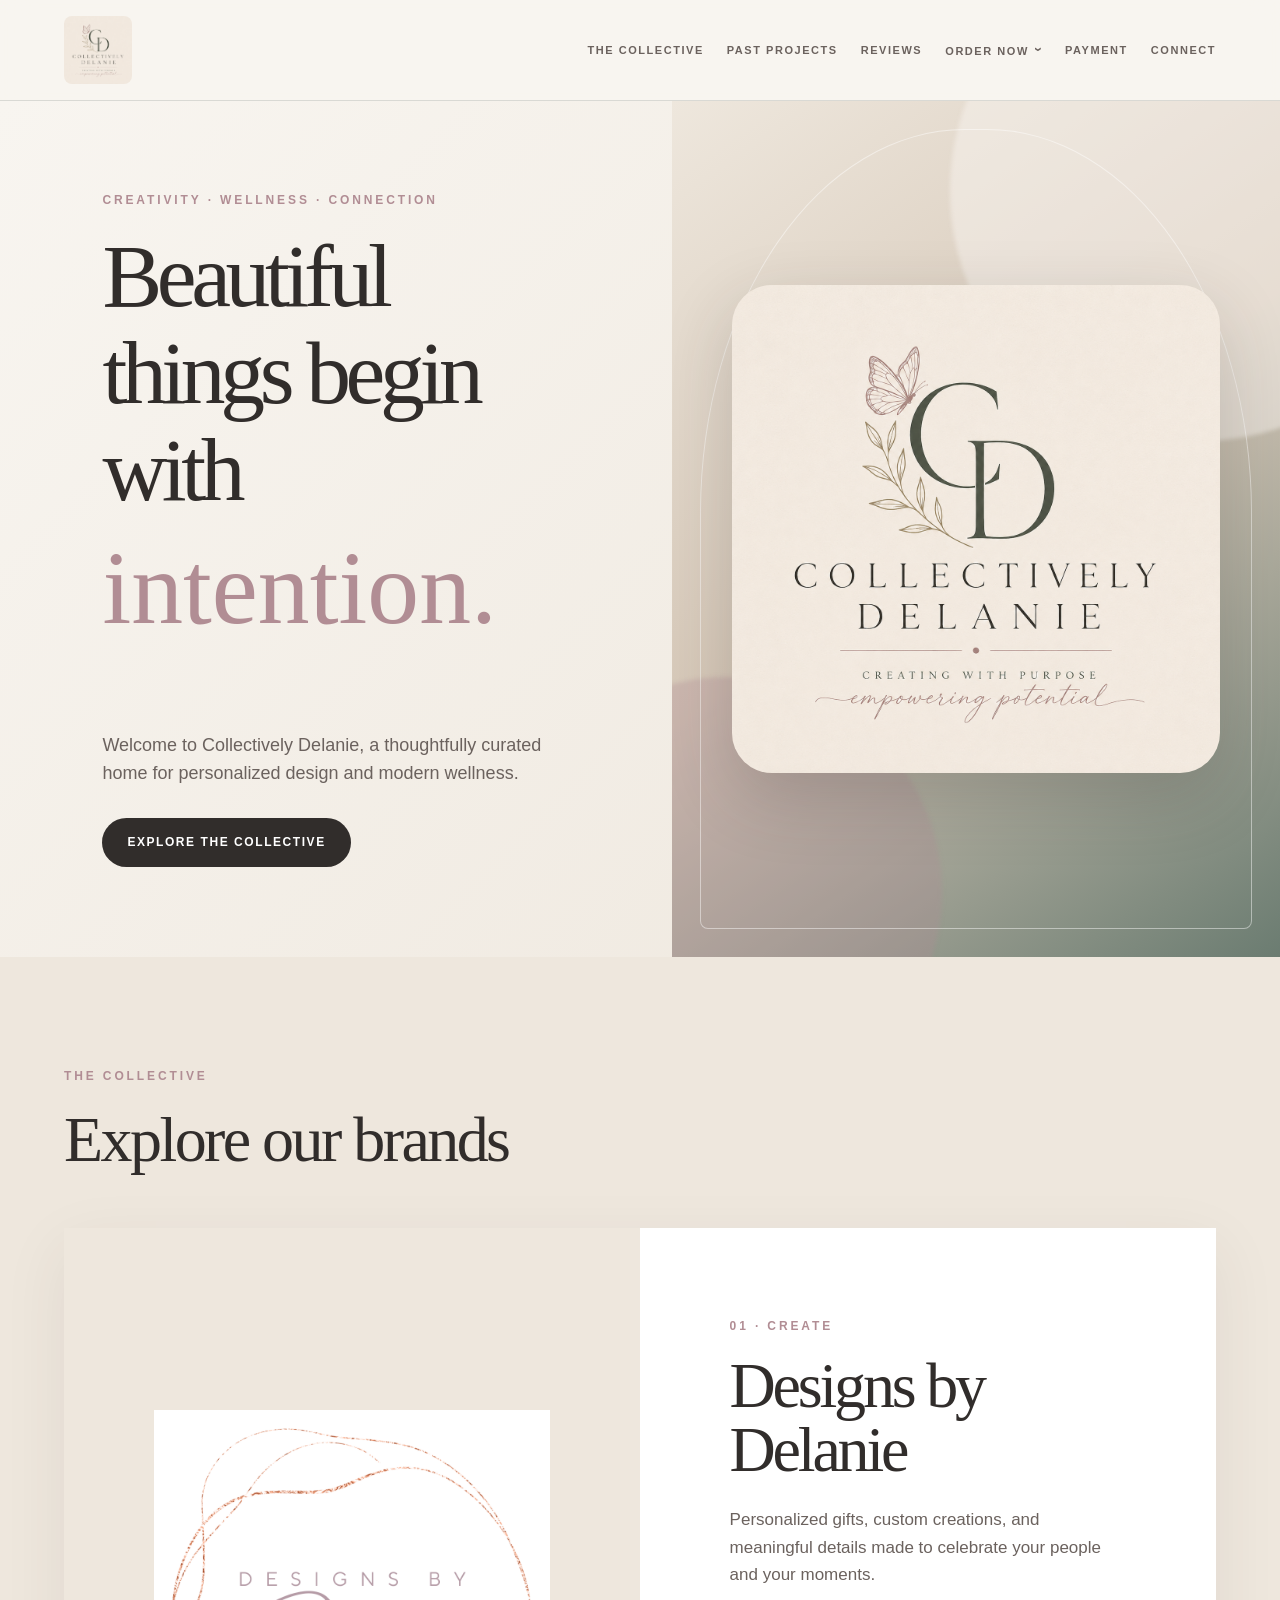
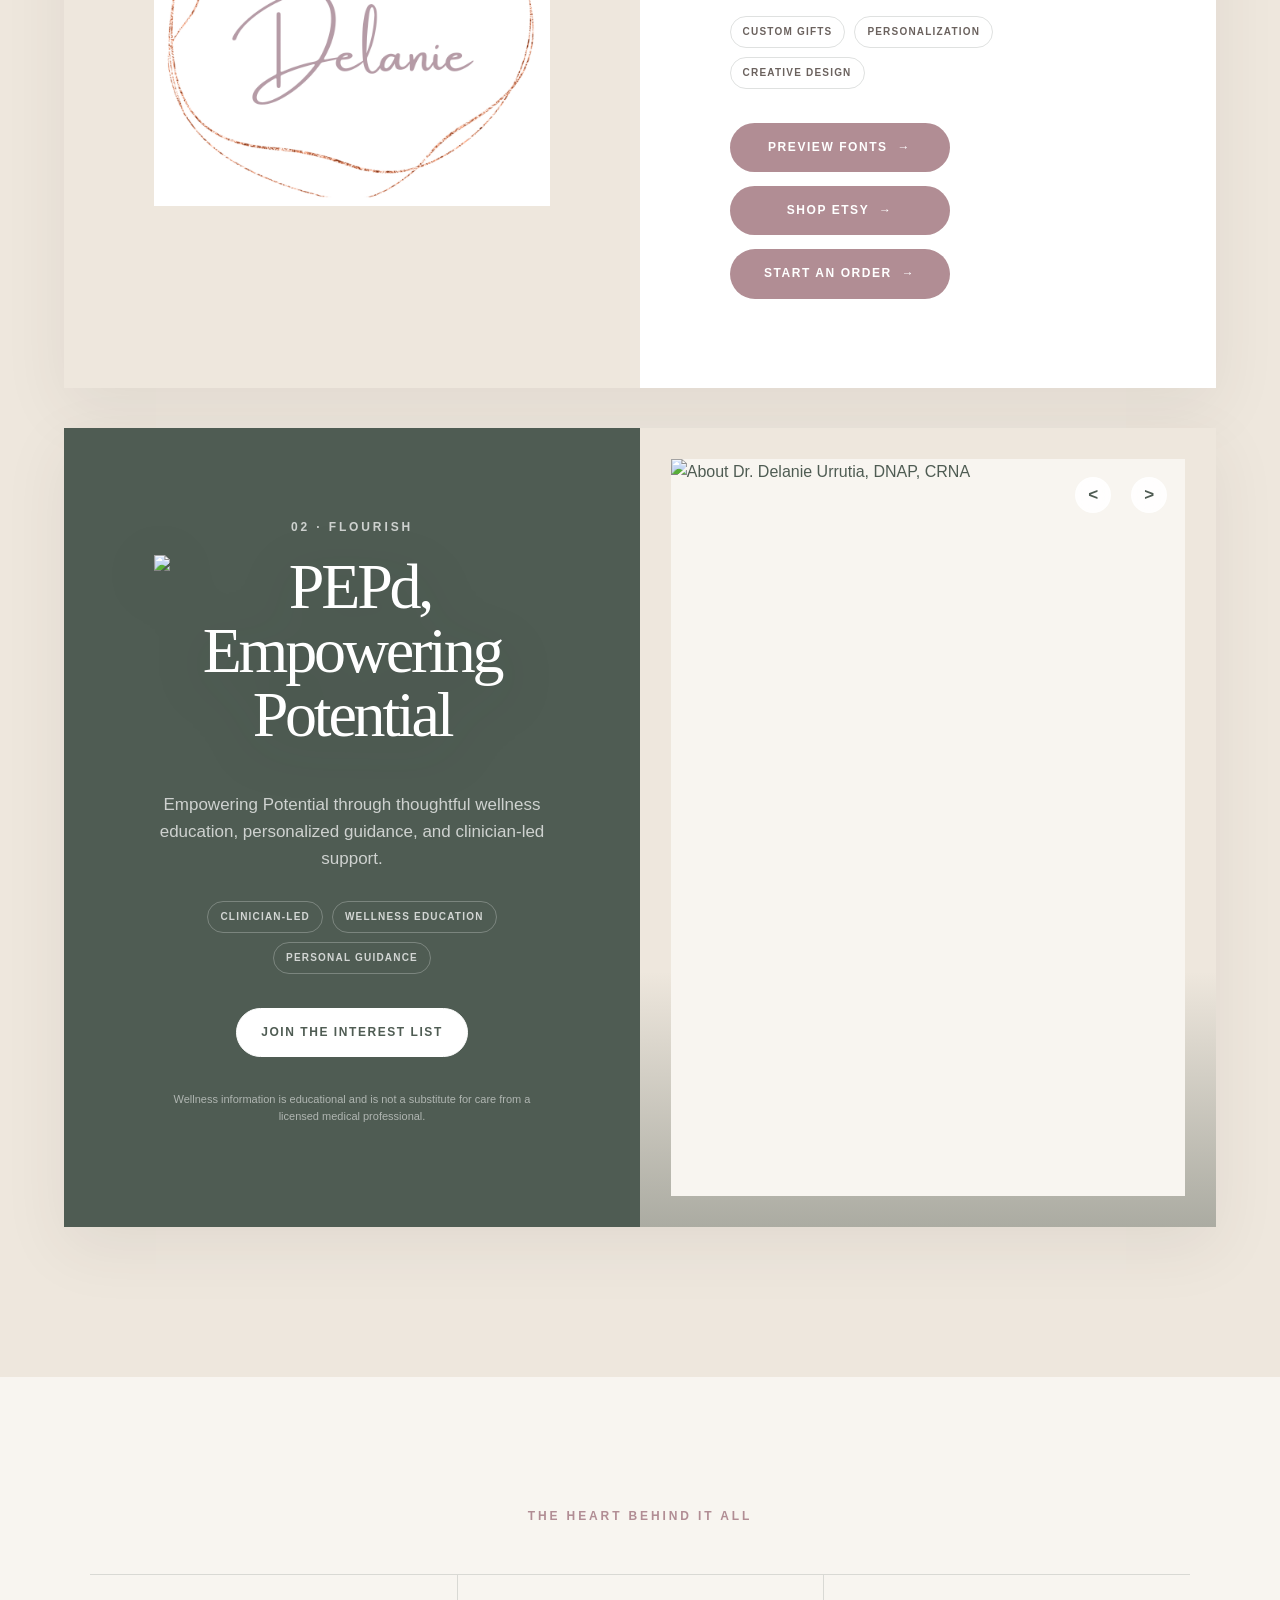
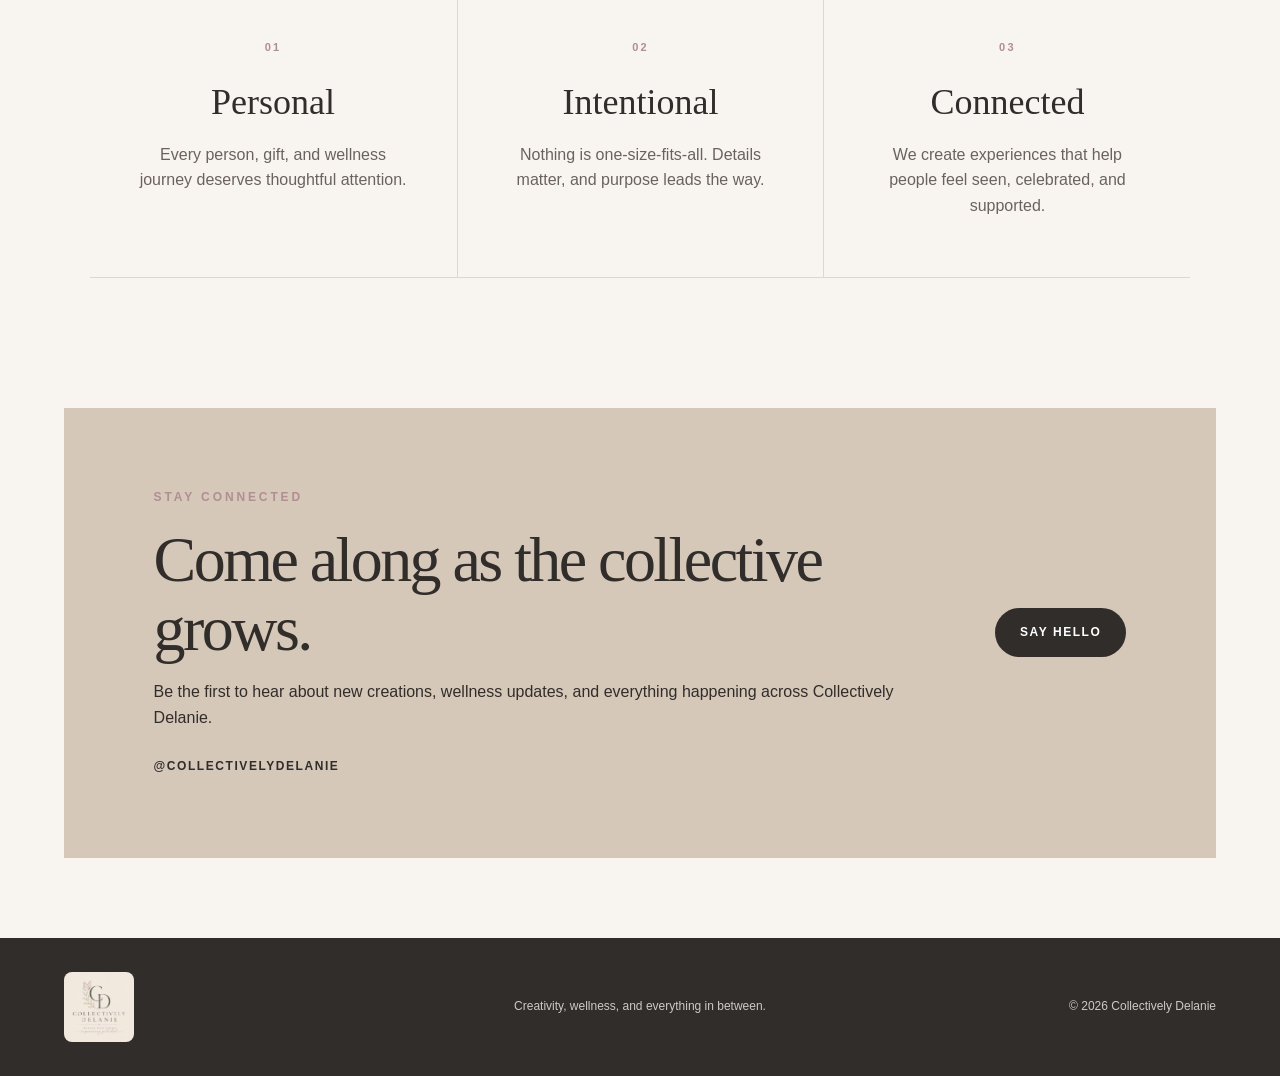
==== commit 34899867: "Update PEPd carousel and order CTA" ====
--- a/index.html
+++ b/index.html
@@ -96,7 +96,7 @@
             <span>Personal guidance</span>
           </div>
           <div class="card-actions">
-            <a class="button button-light" href="#connect">Join the interest list</a>
+            <a class="button button-light" href="peptide-order.html">Join the interest list</a>
           </div>
           <p class="wellness-note">Wellness information is educational and is not a substitute for care from a licensed medical professional.</p>
         </div>
--- a/style.css
+++ b/style.css
@@ -117,6 +117,7 @@
 
 .site-nav {
   display: flex;
+  align-items: center;
   gap: clamp(14px, 1.8vw, 26px);
 }
 
@@ -127,6 +128,7 @@
   font-size: 11px;
   font-weight: 600;
   letter-spacing: 0.14em;
+  line-height: 1;
   text-decoration: none;
   text-transform: uppercase;
   white-space: nowrap;
@@ -609,12 +611,12 @@
   height: 100%;
   min-height: 0;
   background: var(--warm-ivory);
-  object-fit: contain;
+  object-fit: cover;
   object-position: center;
 }
 
 .carousel-slide:first-child img {
-  object-fit: contain;
+  object-fit: cover;
   object-position: center;
 }
 
@@ -1734,6 +1736,7 @@
     right: 0;
     left: 0;
     display: none;
+    align-items: stretch;
     flex-direction: column;
     gap: 0;
     padding: 10px 22px 24px;
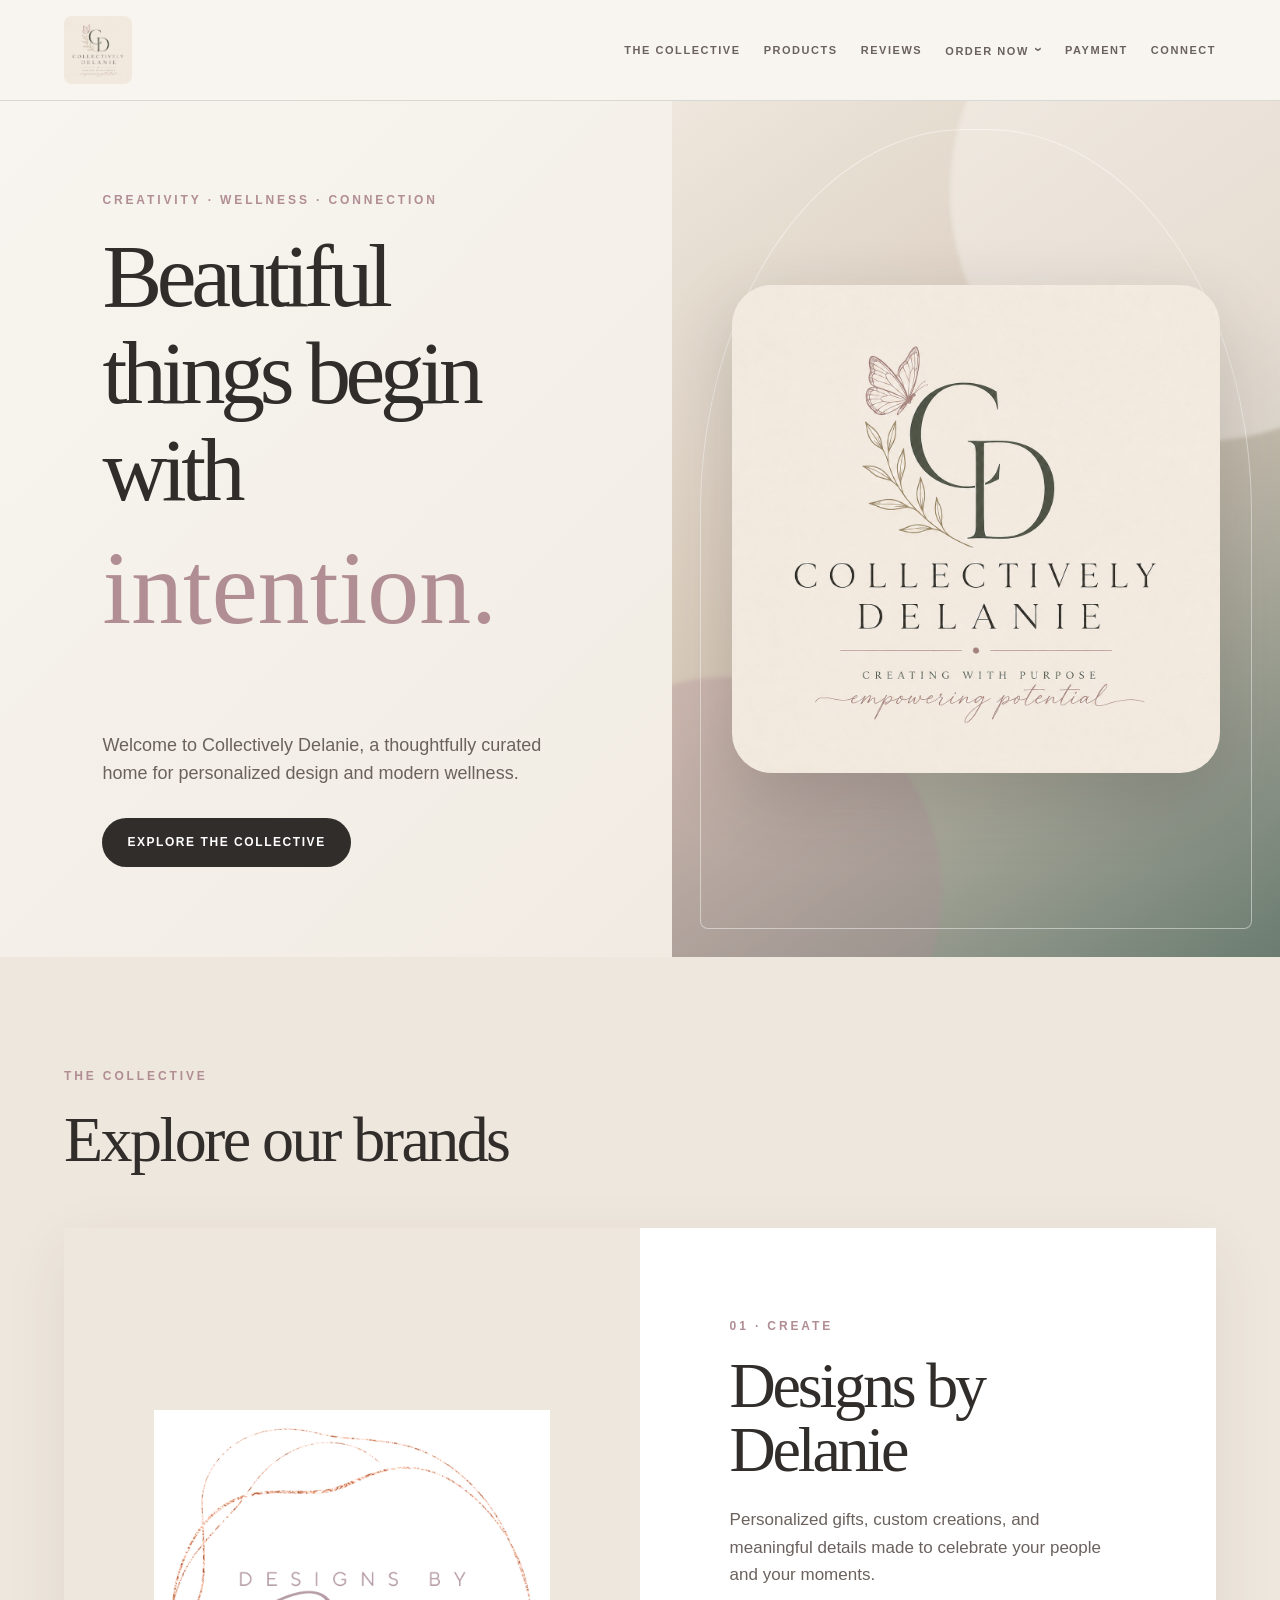
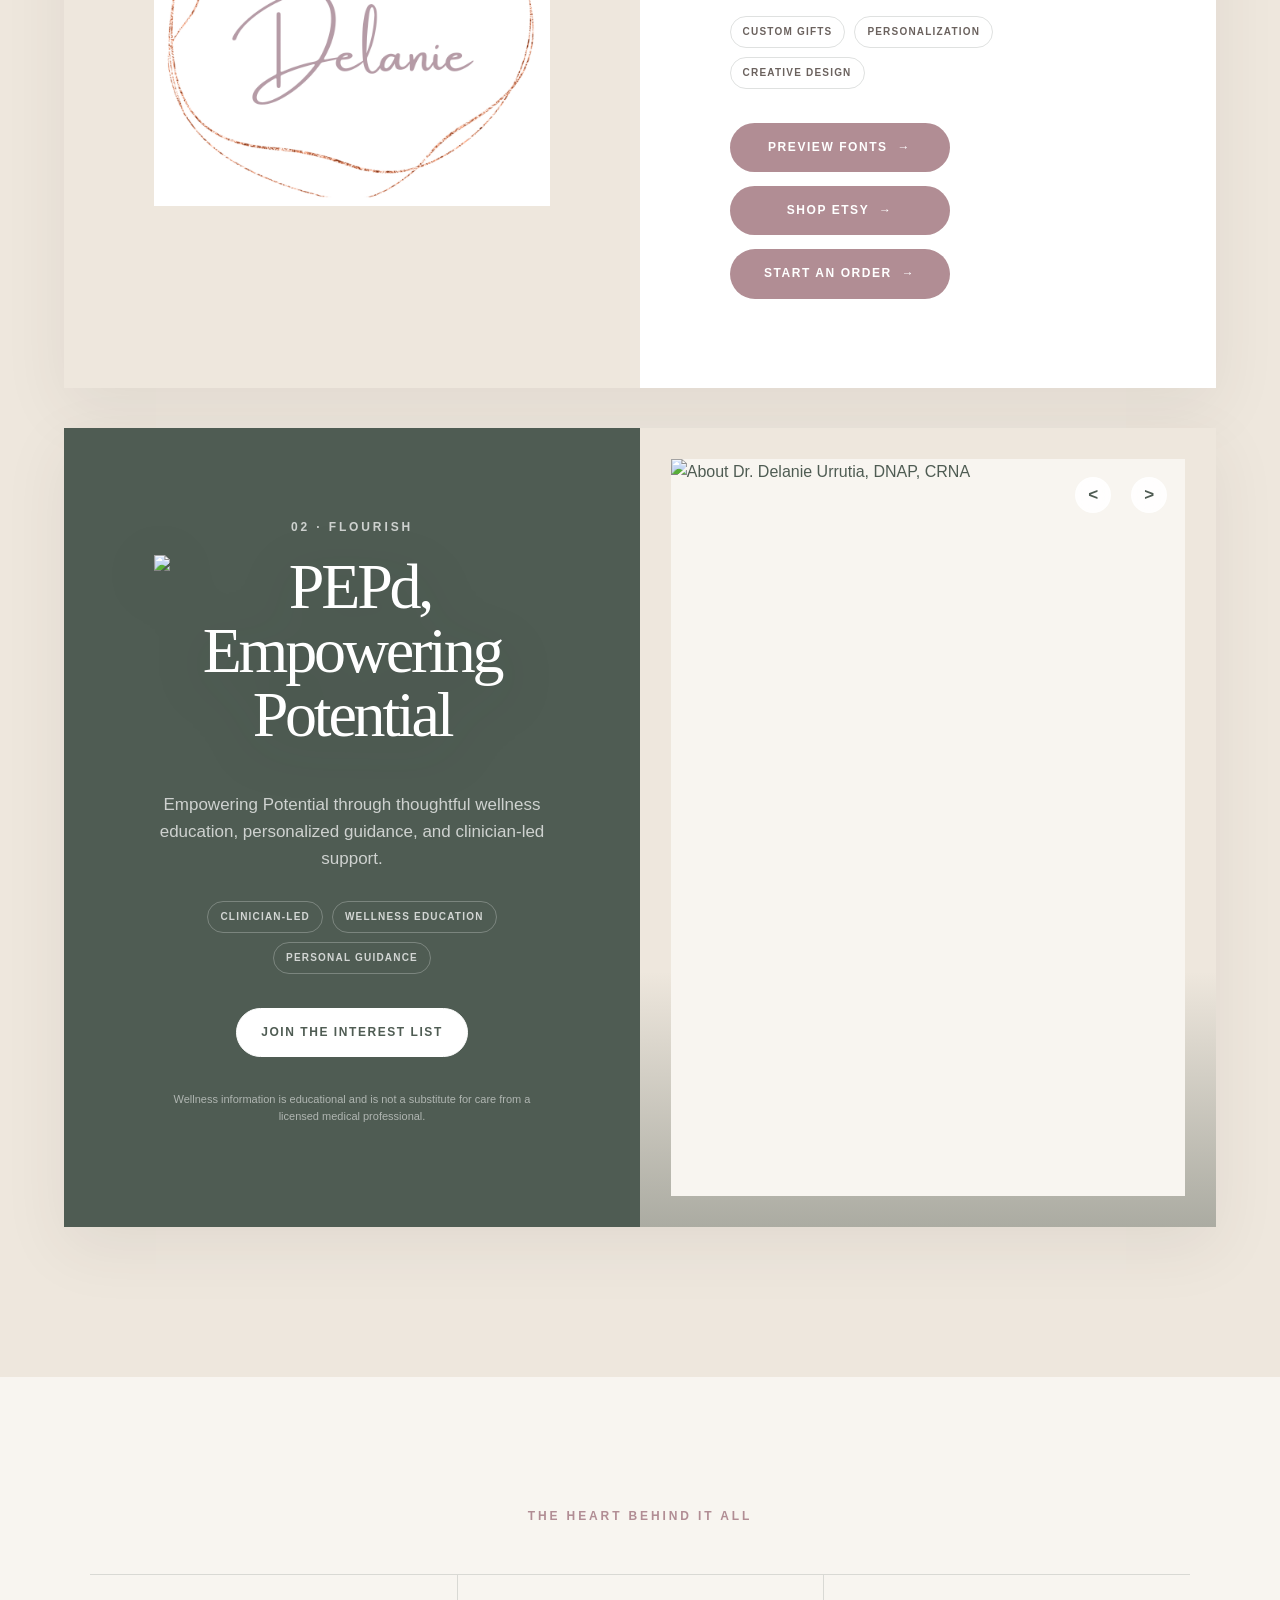
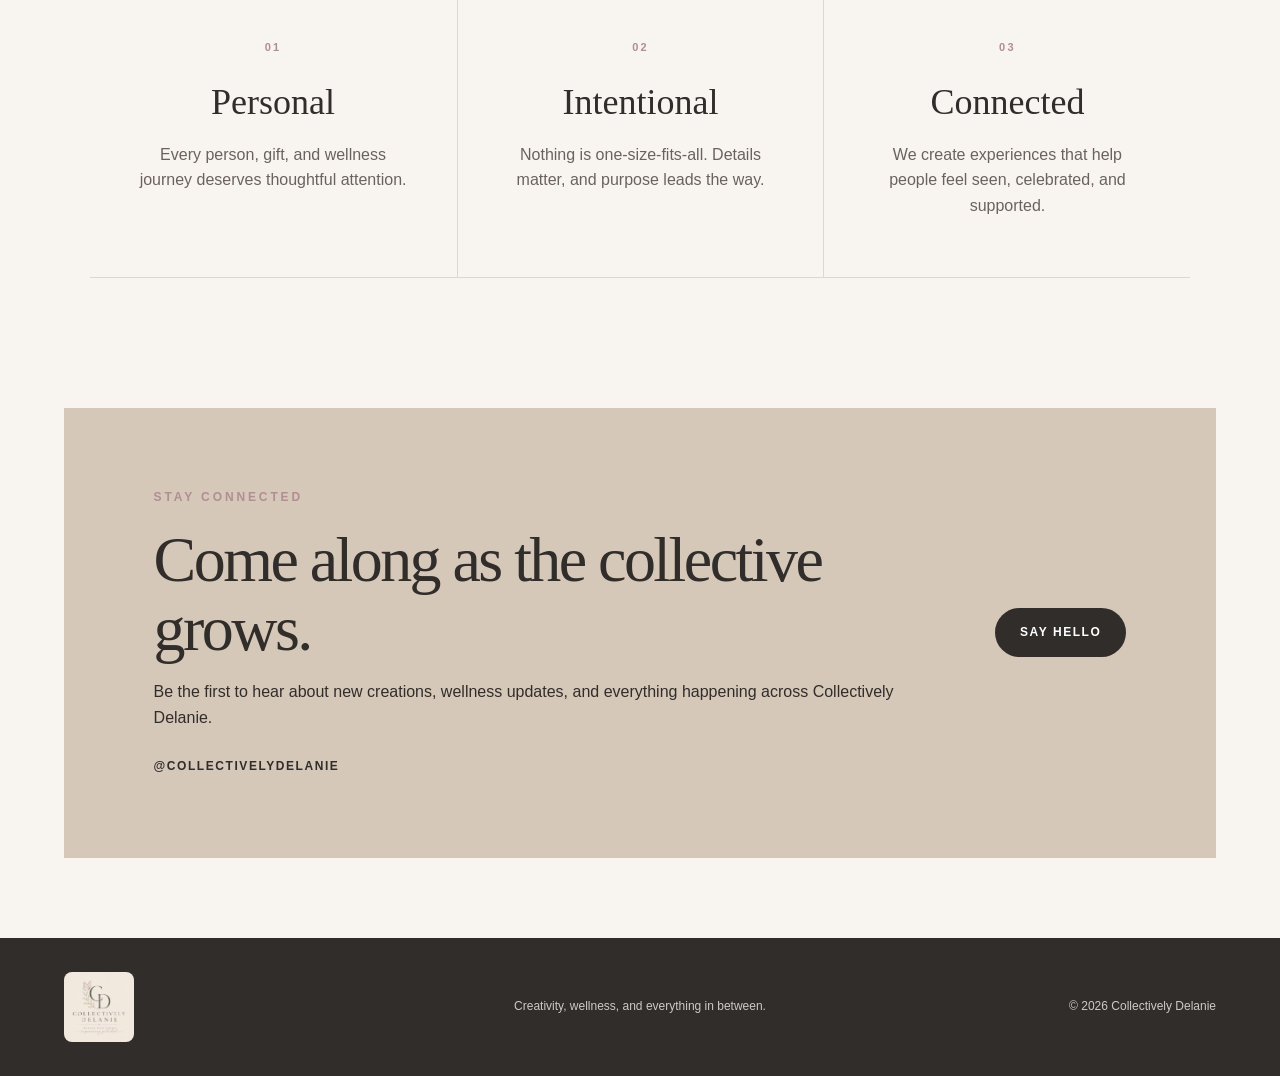
==== commit 6d9cc668: "Rename past projects navigation to products" ====
--- a/index.html
+++ b/index.html
@@ -21,7 +21,7 @@
 
     <nav id="site-nav" class="site-nav" aria-label="Main navigation">
       <a href="#brands">The Collective</a>
-      <a href="projects.html">Past Projects</a>
+      <a href="projects.html">Products</a>
       <a href="reviews.html">Reviews</a>
       <details class="nav-dropdown">
         <summary>Order Now</summary>
--- a/style.css
+++ b/style.css
@@ -1487,6 +1487,45 @@
   padding-top: 70px;
 }
 
+.past-project-gallery {
+  display: grid;
+  grid-template-columns: repeat(4, minmax(0, 1fr));
+  gap: clamp(14px, 1.8vw, 26px);
+  max-width: 1480px;
+  margin: 0 auto;
+}
+
+.past-project-gallery figure {
+  display: flex;
+  flex-direction: column;
+  gap: 10px;
+  min-width: 0;
+  margin: 0;
+}
+
+.past-project-gallery img {
+  display: block;
+  width: 100%;
+  aspect-ratio: 1;
+  border-radius: 18px;
+  object-fit: cover;
+  object-position: center;
+  background: var(--soft-linen);
+  box-shadow: 0 10px 28px rgba(69, 52, 58, 0.08);
+}
+
+.past-project-gallery figcaption {
+  min-height: 2.9em;
+  padding: 0 8px;
+  color: var(--deep-olive);
+  font-family: var(--body);
+  font-size: clamp(13px, 1.1vw, 16px);
+  font-weight: 500;
+  letter-spacing: 0.015em;
+  line-height: 1.45;
+  text-align: center;
+}
+
 .gallery-filters {
   display: flex;
   flex-wrap: wrap;
@@ -1623,13 +1662,47 @@
 }
 
 .projects-page .project-card img {
+  padding: 0;
+  object-fit: cover;
   transition: transform 320ms ease;
   will-change: transform;
+}
+
+.projects-page .project-card img.project-image-arm-focus {
+  object-position: 50% 68%;
+}
+
+.projects-page .project-card img.project-image-hats-focus {
+  object-position: 50% 36%;
+}
+
+.projects-page .project-card img.project-image-hat-top-focus {
+  object-position: 50% 52%;
+}
+
+.projects-page .project-card img.project-image-hat-angle-focus {
+  object-position: center;
+}
+
+.projects-page .project-card img.project-image-apparel-focus {
+  object-position: 50% 38%;
+}
+
+.projects-page .project-card img.project-image-board-focus {
+  object-position: 50% 62%;
+}
+
+.projects-page .project-card img.project-image-rotate-up {
+  transform: rotate(-90deg) scale(1.01);
 }
 
 @media (hover: hover) and (pointer: fine) {
   .projects-page .project-card:hover img {
     transform: scale(1.3);
+  }
+
+  .projects-page .project-card:hover img.project-image-rotate-up {
+    transform: rotate(-90deg) scale(1.3);
   }
 }
 
@@ -1686,6 +1759,10 @@
 }
 
 @media (max-width: 900px) {
+  .past-project-gallery {
+    grid-template-columns: repeat(2, minmax(0, 1fr));
+  }
+
   .project-category-carousels {
     grid-template-columns: 1fr;
   }
@@ -1892,6 +1969,14 @@
 }
 
 @media (max-width: 560px) {
+  .past-project-gallery {
+    grid-template-columns: 1fr;
+  }
+
+  .past-project-gallery img {
+    border-radius: 15px;
+  }
+
   .site-logo img {
     width: 58px;
     height: 58px;
